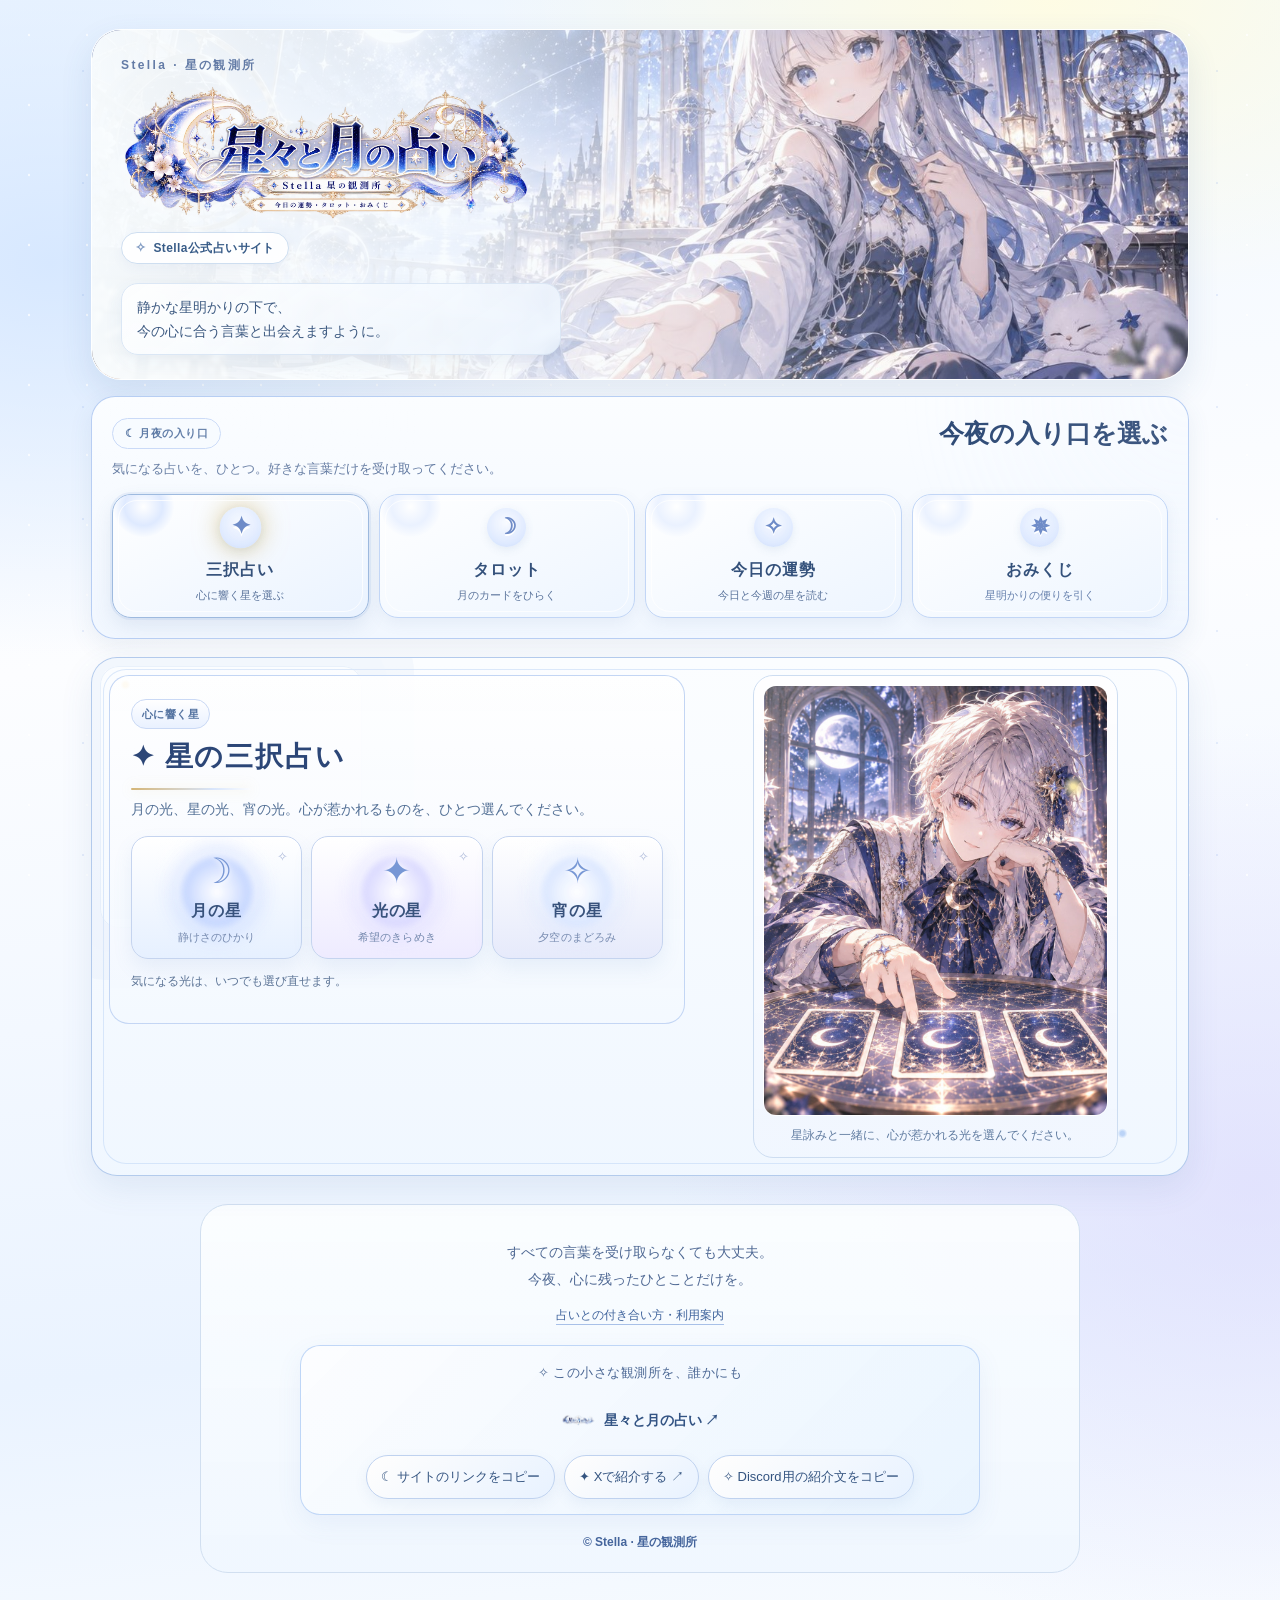
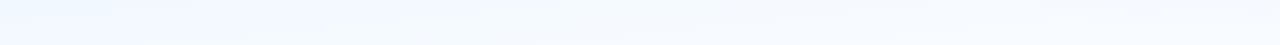
==== index.html @ 28ac3a9e "Add files via upload" ====
<!doctype html>
<html lang="ja">
<head>
<meta charset="utf-8"/>
<meta name="viewport" content="width=device-width,initial-scale=1"/>
<meta name="theme-color" content="#87a8ff"/>
<title>星々と月の占い</title>
<meta name="description" content="白・青・銀の星明かりと月明かりに包まれた、やさしい占いの小さな観測所。今日の運勢、タロット、おみくじを通して、自分の気持ちをそっと見つめるためのStella公式占いサイトです。"/>
<meta property="og:type" content="website"/>
<meta property="og:title" content="星々と月の占い"/>
<meta property="og:description" content="今日の運勢・タロット・おみくじを、白・青・銀の幻想的な世界観で楽しめる占いサイト。Stella公式の小さな観測所から、心に届く言葉をお届けします。"/>
<meta property="og:url" content="https://stella-observatory.github.io/stella-fortune/"/>
<meta property="og:image" content="https://stella-observatory.github.io/stella-fortune/assets/ogp.jpg"/>
<meta property="og:image:width" content="1200"/>
<meta property="og:image:height" content="630"/>
<meta property="og:image:type" content="image/jpeg"/>
<meta property="og:image:alt" content="星々と月の占い。銀髪の少女と星空、月の幻想的な共有画像"/>
<meta property="og:site_name" content="星々と月の占い"/>
<meta name="twitter:card" content="summary_large_image"/>
<meta name="twitter:title" content="星々と月の占い"/>
<meta name="twitter:description" content="Stella公式の幻想的な占いサイト。星々と月の導きをイメージした、今日の運勢・タロット・おみくじをやさしい言葉でお届けします。"/>
<meta name="twitter:image" content="https://stella-observatory.github.io/stella-fortune/assets/ogp.jpg"/>
<link rel="canonical" href="https://stella-observatory.github.io/stella-fortune/"/>
<link rel="icon" href="favicon.ico" sizes="any"/>
<link rel="icon" type="image/png" sizes="32x32" href="assets/favicon-32.png"/>
<link rel="icon" type="image/png" sizes="16x16" href="assets/favicon-16.png"/>
<link rel="apple-touch-icon" href="assets/apple-touch-icon.png"/>
<style>
:root{
  color-scheme:light;
  --line:#bfd0f4;
  --line-strong:#9eb7ee;
  --text:#28406b;
  --text-soft:#56729e;
  --heading:#1d3660;
  --shadow:0 18px 52px rgba(62,95,168,.16);
}
*{box-sizing:border-box}
html{scroll-behavior:smooth}
body{
  margin:0;
  font-family:'Hiragino Kaku Gothic ProN','Yu Gothic',Meiryo,sans-serif;
  color:var(--text);
  line-height:1.85;
  min-height:100vh;
  background:
    radial-gradient(circle at top left, rgba(210,227,255,.96), transparent 28%),
    radial-gradient(circle at top right, rgba(238,244,255,.96), transparent 22%),
    linear-gradient(180deg,#f3f8ff 0%,#eaf2ff 46%,#f4f9ff 100%);
  position:relative;
}
body::before{
  content:"";
  position:fixed; inset:0;
  background-image:
    radial-gradient(rgba(255,255,255,.95) .8px, transparent 1px),
    radial-gradient(rgba(154,184,255,.16) 1px, transparent 1.3px);
  background-size:46px 48px, 120px 120px;
  background-position:0 0, 20px 15px;
  opacity:.62;
  pointer-events:none;
}
img{max-width:100%;display:block}
button,input{font:inherit}
.container{max-width:1080px;margin:auto;padding:24px 16px 72px;position:relative}
.hero{position:relative; overflow:hidden; border-radius:34px; min-height:470px; border:1px solid rgba(255,255,255,.72); box-shadow:var(--shadow); background:#dbe7ff; margin:8px 0 26px;}
.hero-image{position:absolute;inset:0;width:100%;height:100%;object-fit:cover;object-position:center}
.hero::after{content:""; position:absolute; inset:0; background:linear-gradient(90deg, rgba(246,250,255,.95) 0%, rgba(244,249,255,.85) 34%, rgba(241,248,255,.45) 58%, rgba(240,246,255,.18) 100%);}
.hero-content{position:relative; z-index:1; max-width:580px; padding:38px 26px 34px; min-height:470px; display:flex; flex-direction:column; justify-content:flex-end}
.eyebrow{letter-spacing:.22em; color:#5f84c8; font-size:12px; margin-bottom:8px; font-weight:700}
h1{margin:0 0 12px; font-size:clamp(30px,5vw,50px); line-height:1.2; font-family:serif; font-weight:600; color:var(--heading); text-shadow:0 2px 10px rgba(255,255,255,.45)}
.sub{color:#3f5c8d; font-size:15px; max-width:34em}
.nav{display:grid; grid-template-columns:repeat(4,1fr); gap:10px; margin:20px 0 26px}
.tab{background:linear-gradient(180deg,#fbfdff,#eef5ff); border:1px solid var(--line); border-radius:18px; color:var(--heading); padding:14px 8px; cursor:pointer; font-weight:700; transition:.2s ease; box-shadow:0 6px 18px rgba(109,144,220,.08);}
.tab:hover{transform:translateY(-2px); background:linear-gradient(180deg,#ffffff,#ecf4ff)}
.tab[aria-selected=true]{background:linear-gradient(180deg,#dfeaff,#cfe0ff); border-color:var(--line-strong); box-shadow:0 0 0 2px rgba(132,167,246,.24), 0 10px 28px rgba(93,143,240,.13);}
.tab:focus-visible,.choice:focus-visible,.btn:focus-visible,.cardpick:focus-visible,input:focus-visible{outline:3px solid #8eb0ff; outline-offset:3px}
.panel{display:none; background:linear-gradient(180deg,rgba(251,253,255,.95),rgba(241,247,255,.97)); border:1px solid rgba(180,202,244,.9); border-radius:30px; padding:clamp(18px,4vw,34px); min-height:440px; box-shadow:var(--shadow);}
.panel.active{display:block}
.panel-grid{display:grid; grid-template-columns:minmax(0,1.05fr) minmax(280px,.95fr); gap:24px; align-items:start}
.section-visual{background:linear-gradient(180deg,rgba(255,255,255,.85),rgba(241,247,255,.92)); border:1px solid rgba(184,204,244,.85); border-radius:24px; padding:10px; box-shadow:0 10px 24px rgba(108,146,224,.08);}
.section-visual img{width:100%; aspect-ratio:4/3; object-fit:cover; border-radius:18px; box-shadow:0 14px 36px rgba(95,132,209,.14)}
.visual-caption{color:var(--text-soft); font-size:13px; margin:10px 4px 0}
.section-copy h2{font-size:26px; margin:0 0 8px; color:var(--heading)}
.intro{color:var(--text-soft); margin-bottom:16px}
.choices{display:grid; grid-template-columns:repeat(3,1fr); gap:12px; margin:22px 0 0}
.choice{border:1px solid #c6d7fb; border-radius:20px; min-height:124px; background:linear-gradient(180deg,#fdfefe,#eef5ff); color:var(--heading); cursor:pointer; padding:18px 8px; transition:.2s ease; box-shadow:0 8px 22px rgba(95,132,209,.08);}
.choice:hover,.cardpick:hover{transform:translateY(-4px); border-color:#9dbaf7; box-shadow:0 12px 28px rgba(101,138,214,.16)}
.symbol{display:block; font-size:42px; line-height:1.35; color:#6f96ee}
.btn{border:1px solid #b2c7f8; background:linear-gradient(180deg,#fefeff,#dce9ff); color:#26416e; border-radius:999px; padding:12px 24px; font-weight:700; cursor:pointer; transition:filter .15s, transform .15s, box-shadow .15s; box-shadow:0 8px 18px rgba(110,146,221,.12);}
.btn:hover{filter:brightness(1.02); transform:translateY(-1px); box-shadow:0 12px 24px rgba(110,146,221,.18)}
.result{margin-top:22px; background:linear-gradient(180deg,#fdfefe,#edf5ff); border:1px solid #bfd3fa; border-radius:18px; padding:20px; animation:fade .35s ease; box-shadow:0 10px 22px rgba(110,146,221,.08);}
.result[hidden]{display:none}
.result h3{color:#355694; margin:0 0 8px; font-size:22px}
.result p{white-space:pre-wrap; margin:8px 0; color:var(--text)}
.result .lead{font-weight:700; color:#4468a7}
.hint{color:var(--text-soft); font-size:13px; margin-top:16px}
.cardwrap{text-align:center}
.cardpick{cursor:pointer; border:1px solid #c8d8fb; border-radius:18px; background:linear-gradient(145deg,#f9fbff,#e8f1ff); width:180px; height:240px; margin:12px auto 18px; color:#6b92eb; display:flex; align-items:center; justify-content:center; font-size:72px; box-shadow:0 14px 30px rgba(101,138,214,.14); transition:.2s ease;}
.cardpick span{border:1px solid #c0d3fb; border-radius:12px; display:grid; place-items:center; width:150px; height:210px; background:linear-gradient(180deg,#ffffff,#edf4ff)}
input{width:min(100%,340px); padding:12px 14px; border-radius:12px; border:1px solid #bfd0f4; background:#ffffff; color:var(--heading); box-shadow: inset 0 1px 0 rgba(255,255,255,.6);}
.fortune{font-size:58px; text-align:center; color:#7395eb; margin:16px 0 18px; filter:drop-shadow(0 0 8px rgba(136,174,251,.28))}
.footer{text-align:center; color:#6380ad; font-size:12px; margin-top:38px; padding:0 8px}
.footer strong{color:#45659c}
@keyframes fade{from{opacity:0; transform:translateY(7px)} to{opacity:1; transform:translateY(0)}}
@media(max-width:860px){.hero{min-height:430px} .hero-content{min-height:430px} .panel-grid{grid-template-columns:1fr;}}
@media(max-width:570px){.container{padding:18px 12px 60px} .hero{min-height:390px; border-radius:26px} .hero::after{background:linear-gradient(180deg,rgba(243,248,255,.38) 0%, rgba(241,247,255,.7) 36%, rgba(239,246,255,.96) 100%)} .hero-content{max-width:none; padding:22px 18px 24px; justify-content:flex-end} .nav{grid-template-columns:repeat(2,1fr)} .choices{gap:8px} .choice{min-height:118px} .symbol{font-size:36px}}

/* 星空の世界観を保ちながら、占いへの導線を主役にする */
.site-logo{width:min(100%,440px);margin:0 0 10px;filter:drop-shadow(0 3px 14px rgba(255,255,255,.3));}
.visually-hidden{position:absolute;width:1px;height:1px;overflow:hidden;clip:rect(0 0 0 0);white-space:nowrap;clip-path:inset(50%)}
.hero{min-height:340px;margin-bottom:18px;}
.hero-content{min-height:340px;max-width:540px;justify-content:center;padding:22px 30px;}
.hero::after{background:linear-gradient(90deg,rgba(244,249,255,.96) 0%,rgba(244,249,255,.84) 33%,rgba(244,249,255,.28) 65%,rgba(244,249,255,.08) 100%);}
.hero .sub{margin:0;line-height:1.8;color:#375982;font-size:15px;text-shadow:0 1px 6px #fff;}
.nav{margin:0 0 16px;gap:10px;}
.tab{min-height:56px;}
.panel{scroll-margin-top:10px;}
.footer{padding:14px 0 8px;line-height:1.9;}
.footer p{margin:12px 0;}
.footer-link{color:#4469a8;text-decoration:none;border-bottom:1px solid #a8c0e8;padding-bottom:2px;}
.footer-link:hover{text-decoration:underline;}
@media(max-width:860px){.hero,.hero-content{min-height:320px}}
@media(max-width:570px){
  .hero{min-height:280px;margin-bottom:14px;}
  .hero-content{min-height:280px;padding:18px 18px 20px;max-width:100%;justify-content:flex-end;}
  .hero-image{object-position:58% center;}
  .hero::after{background:linear-gradient(180deg,rgba(238,246,255,.18) 0%,rgba(240,247,255,.67) 43%,rgba(239,247,255,.95) 100%);}
  .site-logo{width:min(100%,300px);margin-bottom:2px;}
  .hero .sub{font-size:13px;}
  .nav{gap:8px;margin-bottom:12px;}
  .tab{min-height:48px;padding:9px 5px;border-radius:13px;font-size:14px;}
  .panel{padding:16px;border-radius:22px;}
  .section-copy h2{font-size:23px;}
}
/* ===== Stella: 月光と星明かりの演出（公開版） ===== */
:root{
 --text:#2b416a;--text-soft:#59739a;--heading:#233d68;
 --line:#bdcfee;--line-strong:#97b4e8;
 --shadow:0 20px 55px rgba(84,113,175,.16);
}
body{
 background:
 radial-gradient(ellipse 52% 22% at 82% 0%,rgba(255,252,226,.93),transparent 85%),
 radial-gradient(ellipse 50% 28% at 4% 16%,rgba(210,229,255,.85),transparent 85%),
 radial-gradient(ellipse 54% 33% at 98% 72%,rgba(219,215,252,.6),transparent 85%),
 linear-gradient(174deg,#eef6ff 0%,#fcfdff 38%,#eaf3ff 78%,#f9fcff 100%);
}
body::before{opacity:.72;background-image:radial-gradient(rgba(255,255,255,.98) 1px,transparent 1.4px),radial-gradient(rgba(119,159,230,.21) 1.1px,transparent 1.6px);background-size:58px 70px,126px 112px;}
.container{max-width:1130px;padding-top:24px}
.hero{
 border:1px solid rgba(255,255,255,.96);
 box-shadow:0 26px 76px rgba(86,126,196,.19),0 0 0 5px rgba(255,255,255,.48);
 background:#eff7ff;
}
.hero::before{
 content:"";position:absolute;inset:0;z-index:1;pointer-events:none;
 background-image:radial-gradient(circle,rgba(255,255,255,.98) 0 2px,rgba(255,255,255,0) 6px),radial-gradient(circle,rgba(253,241,192,.9) 0 1px,transparent 7px),radial-gradient(circle,rgba(255,255,255,.8) 0 2px,transparent 7px);
 background-position:20% 16%,60% 26%,91% 70%;background-size:260px 260px,340px 320px,420px 400px;
 animation:starBreathe 9s ease-in-out infinite alternate;
}
.hero::after{background:linear-gradient(90deg,rgba(249,253,255,.98) 0%,rgba(247,252,255,.88) 32%,rgba(242,250,255,.24) 68%,rgba(238,247,255,.03) 100%)}
.hero-content{z-index:2}
.hero .eyebrow{letter-spacing:.2em;color:#637ba6}
.site-logo{filter:drop-shadow(0 7px 15px rgba(255,255,255,.95))}
.hero .sub{color:#3c5980;max-width:31em}
/* 光の選択盤 */
.nav{gap:13px;margin:0 0 20px;scroll-margin-top:14px}
.tab{
 position:relative;overflow:hidden;min-height:102px;border-radius:24px;
 display:flex;gap:4px;flex-direction:column;align-items:center;justify-content:center;
 padding:12px 10px 11px;
 background:linear-gradient(155deg,rgba(255,255,255,.99),rgba(237,245,255,.94) 59%,rgba(225,239,255,.98));
 border:1px solid #c5d8f3;box-shadow:0 8px 22px rgba(84,129,204,.1),inset 0 1px 0 rgba(255,255,255,.98);
 color:#34507c;isolation:isolate;
}
.tab::before{
 content:"";position:absolute;inset:0;z-index:-1;pointer-events:none;
 background:radial-gradient(ellipse at 50% -18%,rgba(255,252,213,.99),transparent 57%);
 opacity:.75;transition:opacity .25s;
}
.tab::after{content:"";position:absolute;inset:5px;border-radius:19px;pointer-events:none;border:1px solid rgba(255,255,255,.75)}
.tab:hover{transform:translateY(-3px);background:linear-gradient(155deg,#fff,#f1f7ff);box-shadow:0 16px 33px rgba(84,129,204,.19)}
.tab[aria-selected=true]{background:linear-gradient(155deg,#fffdf4,#f7fbff 35%,#e0edff);border-color:#b8cdea;box-shadow:0 0 0 2px rgba(244,215,150,.4),0 14px 34px rgba(92,132,203,.21)}
.tab[aria-selected=true]::before{opacity:1}
.tab[aria-selected=true] .tab-sigil{filter:drop-shadow(0 0 12px rgba(208,178,94,.62));transform:scale(1.07)}
.tab-sigil{font-family:Georgia,'Yu Mincho',serif;font-size:29px;line-height:1.2;color:#7996c6;text-shadow:0 2px 0 white,0 0 18px rgba(184,211,255,.85);transition:transform .2s,filter .2s}
.tab-name{font-size:14px;letter-spacing:.055em;line-height:1.5}
.tab-caption{font-size:10px;font-weight:500;letter-spacing:.07em;color:#7489ae}
/* 星明かりの占い室 */
.panel{
 --accent:#8b9fcf;--tint:#e5edff;position:relative;isolation:isolate;overflow:hidden;
 border:1px solid rgba(176,200,235,.94);border-radius:32px;
 padding:clamp(20px,3.7vw,38px);
 background:radial-gradient(ellipse at 98% 0%,rgba(248,240,203,.46),transparent 37%),
 radial-gradient(ellipse at 0% 100%,var(--tint),transparent 62%),
 linear-gradient(140deg,#fff 0%,#f7fbff 48%,#edf5ff 100%);
 box-shadow:0 19px 58px rgba(84,119,184,.14),inset 0 1px 0 white;
}
.panel::before{
 content:"";position:absolute;pointer-events:none;inset:11px;z-index:-1;
 border:1px solid rgba(179,207,244,.45);border-radius:23px;
 background-image:radial-gradient(circle at 2% 3%,rgba(238,205,124,.76) 0 2px,transparent 5px),radial-gradient(circle at 95% 94%,rgba(167,198,244,.73) 0 2px,transparent 5px);
}
.panel::after{
 content:"";position:absolute;z-index:0;pointer-events:none;width:260px;height:260px;border-radius:50%;
 right:-140px;top:-175px;border:1px solid rgba(171,193,224,.35);
 box-shadow:0 0 0 26px rgba(234,242,253,.15),0 0 0 52px rgba(194,213,238,.12);
}
#three{--accent:#879bd8;--tint:#e6eeff}
#tarot{--accent:#8398cf;--tint:#e9e8ff}
#daily{--accent:#6fadd2;--tint:#e4f7ff}
#omikuji{--accent:#aa9ed5;--tint:#eee9ff}
.panel.active{animation:panelAppear .44s cubic-bezier(.2,.75,.26,1) both}
.panel-grid{position:relative;z-index:1;gap:26px;align-items:center}
.section-copy{min-width:0;padding:5px 3px 4px}
.section-copy h2{font-family:'Yu Mincho','Hiragino Mincho ProN',Georgia,serif;font-weight:600;letter-spacing:.065em;color:#2c4677;font-size:clamp(23px,3vw,29px);margin:0 0 14px}
.section-copy h2::after{content:"";display:block;width:120px;height:2px;margin-top:12px;border-radius:3px;background:linear-gradient(90deg,#d4b576,#d8e5fb 68%,transparent);box-shadow:0 0 12px rgba(215,195,121,.35)}
.intro{font-size:15px;line-height:2.04;color:#587096;max-width:35em;margin-bottom:20px}
/* イラストを魔法の窓として縁取る */
.section-visual{
 position:relative;isolation:isolate;overflow:hidden;padding:10px 10px 12px;
 border:1px solid rgba(205,214,239,.95);border-radius:27px;
 background:linear-gradient(145deg,rgba(255,255,255,.99),#e5efff);
 box-shadow:0 18px 42px rgba(91,123,188,.17),0 0 0 5px rgba(255,255,255,.38);
}
.section-visual::before{
 content:"";position:absolute;inset:0;z-index:2;pointer-events:none;
 background:radial-gradient(circle at 16% 18%,rgba(255,255,255,.96) 0 2px,transparent 9px),radial-gradient(circle at 88% 23%,rgba(254,237,171,.96) 0 2px,transparent 12px),radial-gradient(circle at 65% 83%,rgba(255,255,255,.87) 0 1px,transparent 8px),linear-gradient(126deg,rgba(255,255,255,.28),transparent 37%);
 background-repeat:no-repeat;animation:starBreathe 8s ease-in-out infinite alternate;
}
.section-visual::after{content:"✧";pointer-events:none;position:absolute;z-index:3;right:14px;top:4px;font-family:serif;font-size:30px;color:#fffbd9;text-shadow:0 0 12px #ffeac1,0 0 27px #fff;animation:starBreathe 4s ease-in-out infinite alternate}
.section-visual img{width:100%;aspect-ratio:4/3;object-fit:cover;border-radius:19px;border:1px solid rgba(255,255,255,.96);box-shadow:0 13px 27px rgba(87,122,196,.13);filter:saturate(1.06) brightness(1.045)}
.visual-caption{color:#647fa6;text-align:center;margin:12px 4px 2px;font-size:12px;line-height:1.8}
/* 三つの星の印章 */
.choices{gap:12px;margin:14px 0 0}
.choice{
 --orb:#c1d3ff;position:relative;isolation:isolate;overflow:hidden;
 min-height:170px;padding:19px 6px 16px;border-radius:23px;
 border:1px solid #c5d4ef;
 background:radial-gradient(circle at 50% 24%,rgba(255,255,255,1) 0%,rgba(255,255,255,.88) 23%,transparent 49%),linear-gradient(180deg,#fff,#e6f0ff);
 color:#38527c;box-shadow:0 9px 19px rgba(96,135,193,.1),inset 0 1px 0 white;
 transition:transform .25s,box-shadow .25s,border-color .25s;
}
.choice:nth-child(2){--orb:#d7d6ff;background:radial-gradient(circle at 50% 24%,#fff 0%,rgba(255,255,255,.89) 23%,transparent 49%),linear-gradient(180deg,#fff,#eeebff)}
.choice:nth-child(3){--orb:#d8e5ff;background:radial-gradient(circle at 50% 24%,#fff 0%,rgba(255,255,255,.89) 23%,transparent 49%),linear-gradient(180deg,#fff,#e6eafb)}
.choice::before{content:"";position:absolute;z-index:-1;width:82px;height:82px;left:50%;top:14px;transform:translateX(-50%);border-radius:50%;background:radial-gradient(circle,rgba(255,255,255,.95) 0,var(--orb) 54%,transparent 74%);filter:blur(2px);opacity:.89;box-shadow:0 0 24px var(--orb)}
.choice::after{content:"✧";position:absolute;right:13px;top:8px;font-size:13px;color:#acb9d9}
.choice:hover,.choice[aria-pressed=true]{transform:translateY(-4px);border-color:#b6a8df;box-shadow:0 16px 32px rgba(99,137,205,.18),0 0 0 2px rgba(232,214,167,.35)}
.choice[aria-pressed=true]::before{box-shadow:0 0 35px var(--orb)}
.choice .symbol{display:block;font-family:Georgia,serif;font-size:44px;line-height:1.8;color:#7797d5;text-shadow:0 2px 5px white,0 0 14px white;animation:orbBreathe 5.2s ease-in-out infinite}
.choice:nth-child(2) .symbol{animation-delay:1.2s}
.choice:nth-child(3) .symbol{animation-delay:2.4s}
.choice-name{display:block;font-weight:700;letter-spacing:.05em}
.choice-trace{display:block;font-size:11px;font-weight:400;letter-spacing:.01em;color:#768aaf;margin-top:2px}
/* タロット：本のように開く立体カード */
.cardwrap{position:relative;padding:8px 0 2px}
.cardwrap::before{content:"";position:absolute;z-index:0;pointer-events:none;left:50%;top:12px;transform:translateX(-50%);width:310px;height:280px;border-radius:50%;background:radial-gradient(ellipse,rgba(255,246,201,.57),rgba(192,213,250,.33) 45%,transparent 72%)}
.cardpick{position:relative;z-index:1;padding:0;perspective:900px;width:178px;height:248px;margin:0 auto 18px;display:block;border:0;border-radius:21px;box-shadow:0 18px 35px rgba(80,111,184,.2);background:transparent;transition:transform .25s,box-shadow .25s}
.cardpick:hover{transform:translateY(-5px) rotate(-1deg);box-shadow:0 23px 40px rgba(80,111,184,.25)}
.tarot-card-inner{position:relative;display:block;width:100%;height:100%;transform-style:preserve-3d;transition:transform .9s cubic-bezier(.2,.8,.15,1)}
.cardpick.is-revealed .tarot-card-inner{transform:rotateY(180deg)}
.tarot-face{position:absolute;inset:0;display:flex;flex-direction:column;align-items:center;justify-content:center;gap:10px;backface-visibility:hidden;-webkit-backface-visibility:hidden;border:1px solid #cad4ed;border-radius:20px;overflow:hidden;box-shadow:inset 0 0 0 7px rgba(255,255,255,.8),inset 0 0 0 9px rgba(189,210,240,.72);background:radial-gradient(circle at 50% 28%,#fffdf4,transparent 45%),linear-gradient(145deg,#e6f1ff,#b9cbef 49%,#ecf4ff);color:#637db3}
.tarot-back-moon{font-family:Georgia,serif;font-size:80px;line-height:1;color:#eff8ff;text-shadow:0 0 14px #6d92d0,0 0 3px #4267b7}
.tarot-card-back small{font-size:11px;letter-spacing:.18em;color:#5274ab}
.tarot-card-front{transform:rotateY(180deg);padding:18px;background:radial-gradient(circle at 50% 35%,#fffef3,transparent 58%),linear-gradient(145deg,#fdfbff,#e5ecfc)}
.tarot-front-icon{font-family:Georgia,serif;font-size:40px;color:#bba06a;text-shadow:0 0 10px #fff1c3}
.tarot-front-name{font-family:'Yu Mincho',Georgia,serif;font-weight:700;font-size:23px;color:#3a5083;line-height:1.35}
.tarot-front-orientation{font-size:12px;color:#7c8aa8;letter-spacing:.08em}
.cardwrap .btn{position:relative;z-index:1}
/* くじ箱の月光 */
.oracle-stage{height:158px;width:min(100%,310px);margin:5px auto 15px;position:relative;display:flex;align-items:center;justify-content:center;isolation:isolate}
.oracle-stage::before{content:"";position:absolute;z-index:-1;width:260px;height:132px;border-radius:50%;background:radial-gradient(ellipse,rgba(255,249,218,.96),rgba(205,220,252,.39) 42%,transparent 74%);filter:blur(3px)}
.oracle-stage::after{content:"";position:absolute;z-index:-1;width:200px;height:70px;border-bottom:2px solid rgba(177,190,232,.45);border-radius:50%;bottom:14px}
.oracle-moon{font-family:Georgia,serif;font-size:95px;line-height:1;color:#dce9ff;text-shadow:0 0 10px #88abdd,0 0 35px rgba(152,182,249,.6);animation:moonFloat 6s ease-in-out infinite}
.oracle-star{position:absolute;font-family:serif;font-size:29px;color:#fff9da;text-shadow:0 0 9px #f6d79b,0 0 24px #e5c989;animation:starBreathe 3.7s ease-in-out infinite alternate}
.oracle-star.a{top:5px;left:30%}.oracle-star.b{right:21%;top:42px;font-size:22px;animation-delay:1.1s}.oracle-star.c{left:19%;bottom:28px;font-size:18px;animation-delay:2.1s}
.oracle-stage.is-drawing .oracle-moon{animation:oracleReveal .75s ease-in-out both}
.oracle-stage.is-drawing .oracle-star{animation:oracleTwinkle .75s ease-in-out both}
/* 今日の運勢の月印と入力欄 */
.name-field{padding:16px 17px 18px;background:linear-gradient(135deg,rgba(255,255,255,.91),rgba(232,244,255,.84));border:1px solid #cad9ee;border-radius:20px;margin:8px 0 19px;box-shadow:0 9px 20px rgba(91,127,187,.08)}
.name-field label{display:block;margin-bottom:8px;font-size:13px;font-weight:700;color:#536b92}
.name-field input{width:100%;max-width:none;border:1px solid #bdcfe9;background:#fffdfa;border-radius:13px;box-shadow:inset 0 1px 3px rgba(88,121,174,.08)}
/* 星を授けるボタンと結果のカード */
.btn{position:relative;isolation:isolate;overflow:hidden;min-height:47px;padding:12px 26px;letter-spacing:.035em;border:1px solid #b6cae9;border-radius:999px;background:linear-gradient(135deg,#fffefa,#e8f2ff 65%,#d6e7ff);color:#36517f;box-shadow:0 9px 20px rgba(105,140,205,.15),inset 0 1px 0 white;transition:transform .2s,box-shadow .2s}
.btn::after{content:"";position:absolute;z-index:-1;inset:-10px -50%;background:linear-gradient(105deg,transparent 39%,rgba(255,255,255,.77) 50%,transparent 61%);transform:translateX(-110%);pointer-events:none}
.btn:hover{transform:translateY(-2px);box-shadow:0 14px 26px rgba(105,140,205,.25)}
.btn:hover::after{animation:buttonShimmer .72s ease forwards}
.btn:focus-visible,.choice:focus-visible,.tab:focus-visible,.cardpick:focus-visible,input:focus-visible{outline:3px solid #759de7;outline-offset:3px}
.result{position:relative;overflow:hidden;z-index:2;padding:26px 23px 23px;background:radial-gradient(ellipse at 92% 2%,rgba(251,238,189,.42),transparent 43%),linear-gradient(160deg,#fffefa 0%,#f5f9ff 55%,#edf3ff 100%);border:1px solid #bdcff0;border-radius:23px;box-shadow:0 14px 38px rgba(93,124,191,.15),inset 0 0 0 5px rgba(255,255,255,.66);animation:none}
.result.is-revealing{animation:resultReveal .62s cubic-bezier(.14,.7,.25,1) both}
.result::before{content:"✦";position:absolute;right:16px;top:6px;font-family:Georgia,serif;font-size:32px;color:#d6bb82;text-shadow:0 0 12px #fff2c8;opacity:.79}
.result::after{content:"";display:block;height:1px;width:70%;margin:17px auto 0;background:linear-gradient(90deg,transparent,#c8d9f6,#d8bd8a,transparent)}
.result h3{font-family:'Yu Mincho',Georgia,serif;font-size:clamp(20px,2.5vw,24px);line-height:1.55;margin:0 38px 10px 0;color:#334f84}
.result .lead{color:#455f96;font-weight:700;line-height:1.9}
.result p{font-size:14px;line-height:2;white-space:pre-wrap;margin:10px 0}
.result .hint{padding:13px 14px;border-radius:13px;background:rgba(235,243,255,.65);color:#5c7297;font-size:12px}
.hint{color:#7b8dab;font-size:12px;line-height:1.8}
.footer{color:#617ca1}.footer-link{color:#3f649d}
@keyframes panelAppear{from{opacity:.2;transform:translateY(9px)}to{opacity:1;transform:translateY(0)}}
@keyframes starBreathe{from{opacity:.46}to{opacity:1}}
@keyframes orbBreathe{0%,100%{transform:translateY(0);filter:drop-shadow(0 0 5px #fff)}50%{transform:translateY(-4px);filter:drop-shadow(0 0 17px #fff)}}
@keyframes moonFloat{0%,100%{transform:translateY(2px)}50%{transform:translateY(-5px)}}
@keyframes oracleReveal{0%{transform:translateY(2px) rotate(-6deg);opacity:.6}50%{transform:translateY(-15px) rotate(7deg);opacity:1}100%{transform:translateY(2px) rotate(0deg);opacity:1}}
@keyframes oracleTwinkle{0%,100%{transform:scale(1);opacity:.75}50%{transform:scale(1.6);opacity:1}}
@keyframes buttonShimmer{to{transform:translateX(110%)}}
@keyframes resultReveal{from{opacity:0;transform:translateY(12px) scale(.986);filter:brightness(1.12)}to{opacity:1;transform:translateY(0) scale(1);filter:brightness(1)}}
@media(max-width:860px){.panel-grid{align-items:start}.section-visual{max-width:600px;margin:auto;width:100%}.panel{padding:24px}}
@media(max-width:570px){
 .container{padding:16px 12px 55px}
 .hero{min-height:285px;border-radius:24px;margin-bottom:14px}
 .hero-content{min-height:285px;padding:20px 17px 22px}
 .hero::after{background:linear-gradient(180deg,rgba(244,250,255,.12) 0%,rgba(246,251,255,.48) 37%,rgba(245,251,255,.98) 100%)}
 .nav{gap:9px;margin-bottom:13px}
 .tab{min-height:87px;border-radius:18px;padding:10px 7px}
 .tab::after{inset:4px;border-radius:14px}
 .tab-sigil{font-size:25px}.tab-name{font-size:13px}.tab-caption{font-size:10px}
 .panel{border-radius:23px;padding:19px 15px}
 .panel::before{inset:7px;border-radius:18px}
 .section-copy h2{font-size:23px}.intro{font-size:14px;line-height:1.9}
 .choices{gap:8px}.choice{min-height:143px;border-radius:17px;padding:13px 3px 12px}
 .choice::before{width:70px;height:70px}.choice .symbol{font-size:34px;line-height:1.95}
 .choice-name{font-size:12px}.choice-trace{font-size:10px;letter-spacing:0}
 .section-visual{padding:8px 8px 10px;border-radius:19px}.section-visual img{border-radius:13px}
 .result{padding:21px 17px}.result p{font-size:13px}
 .oracle-stage{height:137px}.oracle-moon{font-size:82px}
}
@media(prefers-reduced-motion:reduce){
 *,*::before,*::after{animation-duration:.01ms!important;animation-iteration-count:1!important;scroll-behavior:auto!important;transition-duration:.01ms!important}
}

 
.result::before{content:'✦　☽　✧';display:block;text-align:center;color:#9bb0d2;letter-spacing:.7em;font-size:19px;margin-bottom:9px;text-shadow:0 0 10px rgba(255,255,255,.8)}
.result::after{content:'✧　星明かりの便り　✧';display:block;text-align:center;color:#7089b6;letter-spacing:.12em;font-size:11px;padding-top:16px;margin-top:16px;border-top:none;background:linear-gradient(90deg,rgba(184,203,236,0),rgba(176,198,235,.85) 18%,rgba(244,248,255,.98) 50%,rgba(196,210,237,.88) 82%,rgba(184,203,236,0)) top/100% 3px no-repeat}
.result-copy{display:block;margin:18px auto 0;border:1px solid #b8cbeb;background:linear-gradient(135deg,#fff,#eaf2ff);border-radius:999px;padding:11px 19px;color:#365586;font:inherit;cursor:pointer}
.result-copy:focus-visible{outline:3px solid #668dd1;outline-offset:3px}
@media(max-width:600px){.result p{font-size:15px;line-height:1.9}.tab-caption,.hint{font-size:13px!important;color:#506c99}}
@media(prefers-reduced-motion:reduce){.is-revealing,.result,.oracle-star{animation:none!important;transition:none!important}html{scroll-behavior:auto}}

/* 公開サイトの共有導線：主役は占い、外部リンクはフッターに小さく */
.site-share{max-width:680px;margin:20px auto 18px;padding:15px 13px;background:linear-gradient(135deg,rgba(255,255,255,.67),rgba(229,242,255,.70));border:1px solid rgba(179,207,245,.8);border-radius:20px;box-shadow:0 9px 26px rgba(74,115,185,.08)}
.site-share-label{margin:0 0 12px!important;font-size:13px;color:#4b6794;letter-spacing:.04em}
.site-share-logo{display:inline-flex;align-items:center;gap:9px;text-decoration:none;color:#335484;font-size:14px;font-weight:700;border-radius:12px;padding:5px 10px}
.site-share-logo img{width:34px;height:34px;object-fit:contain}
.site-share-actions{display:flex;justify-content:center;gap:9px;flex-wrap:wrap;margin:10px auto 0}
.site-share-button{display:inline-flex;align-items:center;justify-content:center;min-height:44px;padding:9px 14px;border-radius:999px;background:linear-gradient(140deg,#fffefd,#e8f2ff);border:1px solid #bfd2ef;color:#345480;font:inherit;font-size:13px;text-decoration:none;cursor:pointer;box-shadow:0 5px 14px rgba(76,111,174,.08)}
.site-share-button:hover,.site-share-logo:hover{background:#f0f7ff;box-shadow:0 7px 18px rgba(76,111,174,.15)}
.site-share-button:focus-visible,.site-share-logo:focus-visible{outline:3px solid #82a7e7;outline-offset:2px}
@media(max-width:570px){.site-share{padding:13px 8px}.site-share-button{font-size:13px;padding:8px 12px}.site-share-actions{gap:7px}}


/* layout refinement: stronger hierarchy and memorable composition */
.hero{min-height:390px;margin-bottom:22px;border-radius:38px;box-shadow:0 22px 56px rgba(59,95,170,.18)}
.hero::before{content:"";position:absolute;inset:0;background:radial-gradient(circle at 78% 16%,rgba(255,245,198,.34),transparent 26%),radial-gradient(circle at 30% 22%,rgba(255,255,255,.32),transparent 22%);pointer-events:none;z-index:0}
.hero-content{max-width:640px;justify-content:flex-end;padding:30px 30px 28px}
.hero-note{margin-top:8px;padding:16px 18px 14px;border-radius:22px;background:linear-gradient(145deg,rgba(255,255,255,.82),rgba(236,245,255,.78));border:1px solid rgba(190,211,244,.92);box-shadow:0 14px 34px rgba(88,121,186,.12), inset 0 1px 0 rgba(255,255,255,.7);backdrop-filter:blur(5px)}
.hero-note .sub{margin:0}
.hero-guidance{margin:10px 0 0;font-size:13px;color:#58719a;letter-spacing:.02em}
.entry-stage{display:grid;grid-template-columns:minmax(280px,.9fr) minmax(0,1.1fr);gap:18px;align-items:stretch;margin:0 0 28px}
.entry-copy,.entry-select{background:linear-gradient(180deg,rgba(251,253,255,.97),rgba(240,247,255,.97));border:1px solid rgba(181,204,243,.95);border-radius:30px;box-shadow:var(--shadow);padding:22px 22px 20px;position:relative;overflow:hidden}
.entry-copy::before,.entry-select::before{content:"";position:absolute;inset:0;background:radial-gradient(circle at 12% 10%,rgba(255,255,255,.55),transparent 20%),radial-gradient(circle at 100% 0%,rgba(232,240,255,.58),transparent 26%);pointer-events:none}
.entry-badge{display:inline-flex;align-items:center;padding:6px 12px;border-radius:999px;background:linear-gradient(180deg,#ffffff,#e6efff);border:1px solid #c7d8f7;color:#5877a9;font-size:11px;font-weight:700;letter-spacing:.12em;text-transform:uppercase}
.entry-badge.soft{background:linear-gradient(180deg,#fffefc,#eef3ff)}
.entry-copy h2{margin:14px 0 8px;font-family:'Yu Mincho',Georgia,serif;font-size:28px;line-height:1.35;color:#27416d}
.entry-copy p,.entry-head p{margin:0;color:#56729e;font-size:14px;line-height:1.9}
.entry-points{list-style:none;padding:0;margin:18px 0 0;display:grid;gap:12px}
.entry-points li{display:grid;gap:2px;padding:14px 15px;border-radius:18px;background:linear-gradient(180deg,#ffffff,#edf4ff);border:1px solid #c6d8f6;box-shadow:0 7px 18px rgba(96,132,197,.08)}
.entry-points strong{font-size:14px;color:#355281}
.entry-points span{font-size:13px;color:#627ba6;line-height:1.7}
.entry-head{display:flex;flex-direction:column;gap:10px;margin-bottom:14px}
.nav{margin:0;grid-template-columns:repeat(2,minmax(0,1fr));gap:14px}
.tab{position:relative;min-height:132px;padding:18px 18px 16px;align-items:flex-start;text-align:left;border-radius:24px;background:linear-gradient(160deg,#ffffff 0%,#edf4ff 72%,#e2ecff 100%);border:1px solid #c2d6f6;box-shadow:0 10px 24px rgba(96,131,196,.1),inset 0 1px 0 rgba(255,255,255,.8)}
.tab::before{content:"";position:absolute;right:-20px;top:-18px;width:84px;height:84px;border-radius:50%;background:radial-gradient(circle,rgba(255,255,255,.95) 0%,rgba(214,228,255,.78) 44%,transparent 72%);opacity:.92}
.tab[aria-selected=true]{background:linear-gradient(155deg,#fffefb 0%,#eff5ff 68%,#e0ebff 100%);border-color:#a7c2f3;box-shadow:0 0 0 2px rgba(132,167,246,.22),0 16px 32px rgba(93,143,240,.16)}
.tab-sigil{display:inline-grid;place-items:center;width:48px;height:48px;margin-bottom:12px;border-radius:50%;font-size:24px;color:#6f8cc8;background:radial-gradient(circle at 50% 38%,#ffffff,#dfeaff 68%,#c9daf8 100%);box-shadow:0 0 0 1px rgba(191,210,243,.95),0 8px 18px rgba(98,129,191,.12)}
.tab-name{font-size:17px;line-height:1.35;margin-bottom:4px}
.tab-caption{font-size:12px;line-height:1.65;color:#6078a1;max-width:14em}
.panel{padding:24px;border-radius:34px;background:linear-gradient(180deg,rgba(251,253,255,.98),rgba(240,247,255,.98));box-shadow:0 20px 50px rgba(71,104,171,.14);margin-top:0}
.panel::after{content:"";display:block;position:absolute;inset:14px;border-radius:26px;border:1px solid rgba(210,224,248,.72);pointer-events:none}
.panel-grid{gap:20px;align-items:stretch}
.section-copy{position:relative;z-index:1;background:linear-gradient(180deg,rgba(255,255,255,.88),rgba(244,249,255,.86));border:1px solid rgba(191,211,243,.92);border-radius:28px;padding:24px 22px 22px;box-shadow:0 12px 28px rgba(88,122,188,.08)}
.section-visual{border-radius:28px;padding:12px;background:linear-gradient(180deg,rgba(255,255,255,.9),rgba(241,247,255,.92));box-shadow:0 12px 28px rgba(88,122,188,.08)}
.section-visual img{border-radius:20px}
.panel-meta{display:inline-flex;align-items:center;padding:6px 12px;border-radius:999px;margin-bottom:12px;background:linear-gradient(180deg,#ffffff,#e9f1ff);border:1px solid #cad9f5;color:#5f7eae;font-size:11px;font-weight:700;letter-spacing:.13em;text-transform:uppercase}
.section-copy h2{margin-bottom:10px;font-family:'Yu Mincho',Georgia,serif;font-size:29px;line-height:1.35}
.intro{font-size:14px;line-height:1.9;margin-bottom:18px}
.result{margin-top:18px}
.footer{margin-top:28px;padding:0;border:0;background:none}
.footer-card{max-width:880px;margin:0 auto;padding:22px 18px 18px;border-radius:28px;background:linear-gradient(180deg,rgba(251,253,255,.95),rgba(240,247,255,.97));border:1px solid rgba(181,204,243,.95);box-shadow:var(--shadow)}
.footer-lead{margin-top:0;font-size:14px;color:#4f6994;line-height:1.9}
.site-share{margin:18px auto 16px}
@media(max-width:860px){
  .entry-stage{grid-template-columns:1fr}
  .hero{min-height:340px}
  .hero-content{min-height:340px}
}
@media(max-width:570px){
  .hero{min-height:300px;border-radius:26px}
  .hero-content{padding:22px 18px 20px;min-height:300px}
  .hero-note{padding:14px 14px 12px;border-radius:18px}
  .entry-copy,.entry-select{padding:18px 16px;border-radius:24px}
  .entry-copy h2{font-size:24px}
  .nav{grid-template-columns:1fr 1fr;gap:10px}
  .tab{min-height:118px;padding:14px 13px 12px;border-radius:20px}
  .tab-sigil{width:42px;height:42px;font-size:22px;margin-bottom:10px}
  .tab-name{font-size:14px}
  .tab-caption{font-size:11px;line-height:1.5}
  .panel{padding:16px;border-radius:25px}
  .panel::after{inset:8px;border-radius:19px}
  .section-copy,.section-visual{border-radius:22px;padding:18px 16px}
  .section-copy h2{font-size:24px}
  .footer-card{padding:18px 13px 16px;border-radius:22px}
}


.result-figure{margin:0 0 16px;border-radius:24px;overflow:hidden;background:linear-gradient(180deg,rgba(255,255,255,.9),rgba(238,246,255,.95));border:1px solid rgba(191,211,243,.95);box-shadow:0 12px 28px rgba(86,120,185,.1)}
.result-figure img{display:block;width:100%;height:auto}
.result-figure figcaption{padding:10px 14px 12px;font-size:12px;line-height:1.7;color:#5c78a8;background:linear-gradient(180deg,rgba(255,255,255,.78),rgba(240,247,255,.92))}
.result-figure.is-card{max-width:320px;margin:0 auto 18px}
.result-figure.is-overview{max-width:420px;margin:0 auto 18px}
#omikuji .section-visual img,#tarot .section-visual img{border:1px solid rgba(196,214,243,.85);box-shadow:0 8px 24px rgba(84,119,186,.08)}
#tab-omikuji .tab-caption{color:#6680ad}
#omikuji .panel-meta,#omikuji .btn{filter:saturate(1.02)}


/* 絵札の間への入口は、操作の邪魔をしない静かな案内に */
.omikuji-gallery-entry{margin:14px 0 0;text-align:center;font-size:13px;line-height:1.9}
.omikuji-gallery-entry a{color:#3b5b91;text-decoration:none;border-bottom:1px solid #afc5e9;padding:8px 4px;display:inline-block}
.omikuji-gallery-entry a:hover{color:#244879;border-bottom-color:#6d90cd}
.omikuji-gallery-entry a:focus-visible{outline:3px solid #719ad9;outline-offset:3px;border-radius:4px}


/* 一枚ずつ届く星詠みの絵札 */
.result-figure.is-tarot-card{max-width:242px;margin:0 auto 17px;padding:8px;border:1px solid #c8d9f3;border-radius:17px;background:linear-gradient(165deg,#fffefc,#e8f2ff);box-shadow:0 14px 32px rgba(54,91,156,.14),inset 0 0 0 3px rgba(255,255,255,.78)}
.result-figure.is-tarot-card img{aspect-ratio:3 / 5;object-fit:contain;width:100%;height:auto;border-radius:10px;background:#f8fbff}
.result-figure.is-tarot-card figcaption{padding:8px 6px 4px;text-align:center;background:transparent;color:#42628d;font-size:12px;letter-spacing:.04em}
.weekly-draw{position:relative;isolation:isolate;margin:26px 0 0;padding:22px 18px;border:1px solid #c7d8f1;border-radius:24px;background:radial-gradient(circle at 88% 0%,rgba(235,244,255,.85),transparent 58%),linear-gradient(160deg,#fff,#edf5ff);box-shadow:0 10px 26px rgba(71,107,179,.09)}
.weekly-draw::before{content:'☾';position:absolute;right:20px;top:10px;color:#8faad0;font:30px Georgia,serif;opacity:.72;pointer-events:none}
.weekly-draw h3{position:relative;margin:0 26px 7px 0;font-family:'Yu Mincho',serif;font-size:21px;color:#2d4978}
.weekly-draw p{position:relative;margin:0 0 14px;color:#5b759f;font-size:13px;line-height:1.8}
.weekly-draw .btn{position:relative;z-index:1}
.weekly-draw .result{margin-top:16px}
.weekly-draw .result p{font-size:14px;line-height:1.9;color:#304b77}
@media(max-width:570px){.weekly-draw{padding:18px 13px;border-radius:19px}.result-figure.is-tarot-card{max-width:225px}}


/* ── Stella：結果を静かに受け取るための余白と文字組み ── */
:root{--fortune-ink:#294670;--fortune-muted:#4f6b94;--fortune-line:#c4d6ed;--fortune-white:#ffffff}
.result{
  margin:20px 0 16px;
  padding:23px clamp(17px,2.4vw,27px) 22px;
  border:1px solid var(--fortune-line);
  border-radius:24px;
  background:linear-gradient(164deg,rgba(255,255,255,.98) 0%,#f5f9ff 57%,#ecf4ff 100%);
  box-shadow:0 12px 30px rgba(63,97,156,.11),inset 0 0 0 4px rgba(255,255,255,.6);
  scroll-margin-top:18px;
}
.result::before{
  content:'✧　☾　✧';
  position:static;display:block;top:auto;right:auto;
  margin:0 auto 13px;
  color:#9bafd1;
  font-size:16px;letter-spacing:.18em;text-align:center;line-height:1.4;
  text-shadow:0 0 12px rgba(255,255,255,.8);opacity:1;
}
.result::after{
  content:'✧　星明かりの便り　✧';
  display:block;position:static;
  width:100%;height:auto;margin:21px auto 0;padding:17px 0 0;
  text-align:center;letter-spacing:.1em;font-size:12px;line-height:1.6;
  color:#6884ad;border:0;
  background:linear-gradient(90deg,transparent 0%,#d7e5f6 17%,#a8c3e3 48%,#d7e5f6 83%,transparent 100%) top/100% 1px no-repeat;
  box-shadow:none;
}
.result h3{
  margin:0 0 12px;
  padding:0;text-align:center;
  color:var(--fortune-ink);
  font-family:'Yu Mincho','Hiragino Mincho ProN',serif;
  font-weight:600;font-size:clamp(19px,2vw,23px);
  line-height:1.65;letter-spacing:.025em;
  overflow-wrap:anywhere;
}
.result p,.weekly-draw .result p{
  font-size:15px;line-height:1.98;
  margin:12px 0;color:#334e75;
  overflow-wrap:anywhere;
}
.result .lead,.weekly-draw .result .lead{
  margin:0 0 13px;
  text-align:center;color:#385986;
  font-weight:650;font-size:16px;line-height:1.9;
}
.result .hint,.weekly-draw .result .hint{
  margin:17px 0 0;padding:13px 15px;
  font-size:13px;line-height:1.8;
  color:var(--fortune-muted);
  border:1px solid #dbe6f5;
  border-radius:13px;
  background:rgba(244,249,255,.8);
}
.result-figure,
.result-figure.is-tarot-card,
.result-figure.is-card{
  margin:0 auto 19px;max-width:220px;
  padding:7px;
  border-radius:18px;
  border:1px solid #c5d6ee;
  background:linear-gradient(150deg,#fff,#edf5ff);
  box-shadow:0 9px 22px rgba(63,97,156,.12),inset 0 0 0 2px rgba(255,255,255,.84);
}
.result-figure img,
.result-figure.is-tarot-card img{
  display:block;width:100%;height:auto;
  border-radius:11px;
  object-fit:contain;
  background:#f9fbff;
}
.result-figure figcaption,
.result-figure.is-tarot-card figcaption{
  margin:0;padding:9px 5px 4px;
  background:transparent;text-align:center;
  color:#526f9c;font-size:12px;line-height:1.6;
  letter-spacing:0;
}
.result-copy{
  display:flex;align-items:center;justify-content:center;
  margin:21px auto 0;padding:11px 21px;
  min-height:45px;max-width:100%;
  border-radius:999px;
  border:1px solid #bbcfe9;
  background:linear-gradient(150deg,#fff,#ebf4ff);
  color:#32527f;font-size:14px;line-height:1.5;
  font-weight:500;letter-spacing:.02em;
  box-shadow:0 6px 14px rgba(91,120,180,.08);
  cursor:pointer;
}
.result-copy:hover{background:#f2f8ff;border-color:#98b6db}
.result-copy:focus-visible{outline:3px solid #88a7d3;outline-offset:3px}
.weekly-draw .result{padding:21px 18px 20px;margin-top:18px}
.weekly-draw .result h3{font-size:20px}
@media(max-width:570px){
  .result,.weekly-draw .result{
    margin-top:17px;padding:19px 15px 18px;
    border-radius:19px;
  }
  .result::before{font-size:14px;margin-bottom:10px}
  .result::after{font-size:11px;margin-top:18px;padding-top:15px}
  .result h3,.weekly-draw .result h3{font-size:19px;line-height:1.6;margin-bottom:10px}
  .result p,.weekly-draw .result p{font-size:15px;line-height:1.93;margin:10px 0}
  .result .lead,.weekly-draw .result .lead{font-size:15.5px;line-height:1.86;margin:0 0 11px}
  .result .hint,.weekly-draw .result .hint{font-size:13px;line-height:1.77;padding:12px 12px;margin-top:14px}
  .result-figure,.result-figure.is-tarot-card,.result-figure.is-card{max-width:193px;margin-bottom:16px;padding:6px;border-radius:16px}
  .result-figure figcaption,.result-figure.is-tarot-card figcaption{font-size:12px;padding-top:7px}
  .result-copy{width:100%;font-size:14px;margin-top:17px}
  .weekly-draw{padding:17px 13px;border-radius:20px}
  .weekly-draw h3{font-size:19px}
}


/* Stella公式表記：ブランド名は控えめに、占い体験を主役に */
.site-official{
  display:inline-flex;align-items:center;align-self:flex-start;gap:7px;
  margin:1px 0 11px;padding:5px 13px;
  border:1px solid rgba(168,191,224,.78);border-radius:999px;
  background:rgba(250,253,255,.87);
  box-shadow:0 4px 12px rgba(83,115,174,.055);
  color:#385c88;font-size:12px;font-weight:600;line-height:1.55;
  letter-spacing:.035em;backdrop-filter:blur(4px);
}
.site-official span{color:#839dc4;font-size:13px}
.entry-badge,.panel-meta{
  font-family:'Hiragino Kaku Gothic ProN','Yu Gothic',Meiryo,sans-serif;
  font-weight:600;text-transform:none;letter-spacing:.055em;
  color:#5473a1;
}
.entry-badge{font-size:11px}
.panel-meta{font-size:11px}
@media(max-width:570px){
  .site-official{font-size:11px;padding:5px 11px;margin-bottom:9px}
  .entry-badge,.panel-meta{letter-spacing:.02em;font-size:11px}
}


/* 2026 Stella 観測所：機能はそのまま、月白・銀青・星夜の青に整える */
:root{--st-white:#fbfdff;--st-blue:#eaf2fc;--st-silver:#bacde6;--st-ink:#29466f;--st-muted:#527097;}
.hero{min-height:315px;margin:5px 0 16px;border-radius:30px;box-shadow:0 13px 32px rgba(57,95,150,.12)}
.hero-content{min-height:315px;max-width:580px;padding:24px 29px;justify-content:flex-end}
.hero::before{background:radial-gradient(circle at 78% 17%,rgba(255,255,255,.23),transparent 29%)}
.hero-note{padding:11px 15px 10px;border:1px solid #dbe7f5;border-radius:17px;max-width:440px;box-shadow:0 6px 18px rgba(72,109,158,.075)}
.hero-note .sub{font-size:14px;line-height:1.75}
.site-logo{width:min(100%,390px)}
.site-official{background:rgba(255,255,255,.88);border-color:#cedef0}
.entry-stage{display:block;margin:0 0 18px}
.entry-select{padding:18px 20px 20px;background:linear-gradient(180deg,#fbfdff,#f1f7ff);border-radius:24px;box-shadow:0 8px 24px rgba(61,95,149,.09)}
.entry-select::before{opacity:.2}
.entry-head{display:flex;align-items:center;justify-content:space-between;gap:7px 18px;flex-direction:row;flex-wrap:wrap;margin:0 0 14px}
.entry-head h2{font:600 clamp(20px,2.4vw,25px)/1.5 'Yu Mincho','Hiragino Mincho ProN',serif;color:#2c4874;margin:0}
.entry-head p{font-size:13px;flex-basis:100%;line-height:1.55;color:#6078a0}
.entry-badge{padding:4px 12px;font-size:11px;letter-spacing:.05em;background:#f7fbff}
.nav{display:grid;grid-template-columns:repeat(4,minmax(0,1fr));gap:10px;margin:0}
.tab{min-height:109px;padding:13px 12px;align-items:center;text-align:center;border-radius:19px;box-shadow:0 5px 15px rgba(76,108,159,.08);background:linear-gradient(155deg,#fff,#edf5ff)}
.tab::before{width:61px;height:61px;right:-20px;top:-19px;opacity:.6}
.tab-sigil{width:39px;height:39px;font-size:22px;margin:0 auto 8px;box-shadow:0 3px 9px rgba(81,115,169,.1)}
.tab-name{font-size:16px;color:#34517b;margin:0 0 3px}
.tab-caption{font-size:11px;line-height:1.5;max-width:none;letter-spacing:0;color:#5b749c}
.tab[aria-selected=true]{border-color:#9ebadf;background:linear-gradient(155deg,#fff,#eaf3ff);box-shadow:0 0 0 2px rgba(148,179,224,.17),0 8px 20px rgba(74,107,156,.12)}
.panel{padding:17px;border-radius:26px;min-height:0;margin:0;box-shadow:0 12px 33px rgba(70,103,155,.10)}
.panel::after{inset:8px;border-radius:19px;border-color:rgba(217,230,248,.52)}
.panel-grid{grid-template-columns:minmax(0,1.1fr) minmax(245px,.9fr);gap:15px;align-items:start}
.section-copy{padding:22px 21px 20px;border-radius:20px;box-shadow:none}
.section-copy h2{font-size:clamp(23px,2.4vw,28px);margin-bottom:7px}
.panel-meta{padding:4px 10px;margin-bottom:9px;letter-spacing:.045em}
.intro{margin:0 0 14px;font-size:14px;line-height:1.78;color:#526f95}
.section-visual{padding:9px;border-radius:20px;box-shadow:none;border:1px solid #cdddf1}
.section-visual::after{content:none}
.section-visual img{aspect-ratio:4/3;object-fit:cover;object-position:50% 32%;border-radius:13px;box-shadow:none}
.visual-caption{text-align:center;margin:9px 4px 3px;line-height:1.7;font-size:12px;color:#5e7a9f}
.choices{gap:9px;margin:14px 0 0}
.choice{min-height:104px;border-radius:17px;padding:10px 5px}
.choice .symbol{font-size:35px;line-height:1.4}
.cardwrap{margin:6px auto 0}
.cardpick{margin:8px auto 12px}
.weekly-draw{margin-top:18px;padding:17px;border-radius:20px}
.oracle-stage{transform:scale(.84);transform-origin:center;margin:0 auto -12px}
.result{margin:16px 0 11px;padding:19px clamp(16px,2.2vw,24px) 18px;border:1px solid #c4d6eb;border-radius:21px;background:linear-gradient(165deg,#fff,#f3f8ff 88%);box-shadow:0 9px 23px rgba(64,95,142,.1);animation:fade .35s ease;scroll-margin-top:13px}
.result::before,.result::after{content:none!important;display:none!important}
.letter-mark{text-align:center;color:#7089b0;font-size:12px;font-family:'Yu Mincho',serif;letter-spacing:.12em;padding-bottom:11px;margin-bottom:14px;border-bottom:1px solid #d9e6f4}
.result-figure,.result-figure.is-tarot-card,.result-figure.is-card{max-width:180px;padding:5px;border:1px solid #c7d9ee;background:#f8fbff;border-radius:13px;margin:0 auto 14px;box-shadow:0 6px 15px rgba(54,90,143,.09)}
.result-figure img,.result-figure.is-tarot-card img{width:100%;height:auto;aspect-ratio:364/526;object-fit:cover;border-radius:9px;background:#e8f1fb}
.result-figure.is-card img{aspect-ratio:auto;object-fit:contain}
.result-figure figcaption{display:none}
.result h3,.weekly-draw .result h3{font-size:clamp(19px,2vw,22px);color:#28466f;line-height:1.55;margin:0 0 10px}
.result p,.weekly-draw .result p{font-size:15px;line-height:1.87;margin:10px 0;color:#354f73}
.result .lead,.weekly-draw .result .lead{font-size:15.5px;line-height:1.77;margin:0 0 12px;color:#3f618b}
.result .hint,.weekly-draw .result .hint{margin-top:12px;padding:10px 12px;font-size:12.5px;line-height:1.7;border:1px solid #dce7f5;background:rgba(245,249,255,.92)}
.result-copy{min-height:44px;margin:16px auto 0;font-size:13.5px;background:linear-gradient(150deg,#fff,#edf6ff);box-shadow:none}
.omikuji-gallery-entry{margin:11px 0 0}
.hint{margin-top:12px;line-height:1.7;color:#5e7697}
.footer-card{box-shadow:none;border-color:#d1dff0}
@media(max-width:860px){.panel-grid{grid-template-columns:1fr}.section-visual{display:flex;align-items:center;gap:12px}.section-visual img{width:113px;height:113px;aspect-ratio:1;object-position:50% 29%}.section-visual .visual-caption{font-size:12px;text-align:left;flex:1}.hero,.hero-content{min-height:285px}}
@media(max-width:570px){
 .container{padding:12px 11px 42px}
 .hero{min-height:235px;margin:0 0 12px;border-radius:22px}
 .hero-content{min-height:235px;max-width:100%;padding:15px 16px 14px;justify-content:flex-end}
 .hero-image{object-position:65% center}
 .hero::after{background:linear-gradient(180deg,rgba(244,250,255,.08) 0%,rgba(240,247,255,.59) 50%,rgba(241,248,255,.94) 100%)}
 .site-logo{width:min(100%,275px);margin-bottom:0}
 .eyebrow{font-size:10px;margin-bottom:2px}
 .site-official{font-size:10px;padding:3px 9px;margin:0 0 7px}
 .hero-note{margin-top:3px;padding:8px 10px}
 .hero-note .sub{font-size:12.5px;line-height:1.55}
 .entry-stage{margin:0 0 12px}
 .entry-select{padding:13px 12px;border-radius:19px}
 .entry-head{gap:4px 10px;margin-bottom:10px}
 .entry-head h2{font-size:21px}
 .entry-head p{font-size:12px;line-height:1.5}
 .entry-badge{font-size:10px;padding:2px 10px}
 .nav{grid-template-columns:repeat(2,minmax(0,1fr));gap:8px}
 .tab{min-height:86px;padding:10px 8px;border-radius:16px}
 .tab-sigil{width:30px;height:30px;font-size:18px;margin-bottom:5px}
 .tab-name{font-size:14px}
 .tab-caption{font-size:10.5px!important;line-height:1.4}
 .panel{padding:10px;border-radius:19px}
 .panel::after{inset:5px;border-radius:14px}
 .section-copy{padding:17px 13px;border-radius:15px}
 .section-copy h2{font-size:23px}
 .intro{font-size:13px;line-height:1.7;margin-bottom:10px}
 .section-visual{order:-1;margin:0 0 1px;padding:6px 9px;gap:9px;border-radius:15px}
 .section-visual img{width:70px;height:70px;border-radius:10px;object-position:50% 28%}
 .visual-caption{font-size:11px!important;line-height:1.55!important}
 .result,.weekly-draw .result{margin:14px 0 10px;padding:16px 12px;border-radius:16px}
 .letter-mark{font-size:11px;margin-bottom:11px;padding-bottom:8px}
 .result-figure,.result-figure.is-tarot-card,.result-figure.is-card{max-width:160px;margin-bottom:12px;padding:4px}
 .result h3,.weekly-draw .result h3{font-size:19px;line-height:1.48;margin-bottom:7px}
 .result p,.weekly-draw .result p{font-size:14px;line-height:1.78;margin:8px 0}
 .result .lead,.weekly-draw .result .lead{font-size:14.5px;line-height:1.7;margin-bottom:7px}
 .result .hint,.weekly-draw .result .hint{padding:9px 10px;font-size:12.5px}
 .result-copy{width:100%;min-height:44px;font-size:13px;padding:10px 12px}
 .cardpick{margin:5px auto 10px}
 .weekly-draw{padding:14px 10px;border-radius:15px}
 .footer-card{padding:13px 10px}
}
@media(prefers-reduced-motion:reduce){.tab,.choice,.btn,.cardpick,.result{animation:none!important;transition:none!important}html{scroll-behavior:auto!important}}


/* タロットの入り口は小さく、結果の言葉を主役にする */
@media(max-width:570px){
 .cardwrap{padding-top:2px}
 .cardwrap::before{width:195px;height:185px;top:0}
 .cardpick{width:142px;height:190px;border-radius:17px}
 .tarot-face{border-radius:17px}
 .tarot-back-moon{font-size:57px}
 .tarot-front-icon{font-size:30px}
 .tarot-front-name{font-size:18px}
 .cardwrap .btn{min-height:45px}
 .oracle-stage{height:116px;transform:scale(.78);margin:0 auto 2px}
 .oracle-moon{font-size:77px}
}


/* 四種類の占いイラストの表示比率を以前の縦長(4:5)に統一。 */
@media (min-width:861px) {
  #three .section-visual img,
  #tarot .section-visual img,
  #daily .section-visual img,
  #omikuji .section-visual img {
    width:100%;
    height:auto;
    aspect-ratio:4 / 5;
    object-fit:cover;
    object-position:center;
  }
}
/* モバイルでは以前どおり、すべて同じ正方形サムネイルに揃える。 */
@media (max-width:860px) and (min-width:571px) {
  #three .section-visual img,#tarot .section-visual img,
  #daily .section-visual img,#omikuji .section-visual img {
    width:113px;height:113px;aspect-ratio:1 / 1;object-fit:cover;
  }
}
@media (max-width:570px) {
  #three .section-visual img,#tarot .section-visual img,
  #daily .section-visual img,#omikuji .section-visual img {
    width:70px;height:70px;aspect-ratio:1 / 1;object-fit:cover;
  }
}


/* Stella 最終調整：画像の美しさを保ったまま、画面の視覚的バランスを揃える */
.site-logo {
  display:block;
  width:min(100%,410px);
  height:auto;
  object-fit:contain;
  filter:drop-shadow(0 3px 8px rgba(255,255,255,.55));
}
.hero-content { max-width:600px; }
@media(min-width:861px) {
  .panel-grid {
    grid-template-columns:minmax(0,1.1fr) minmax(245px,.9fr);
    align-items:start;
  }
  #three .section-visual, #tarot .section-visual,
  #daily .section-visual, #omikuji .section-visual {
    justify-self:center;
    align-self:start;
    width:100%;
    max-width:365px;
    margin:0 auto;
  }
  #three .section-visual img, #tarot .section-visual img,
  #daily .section-visual img, #omikuji .section-visual img {
    display:block;
    width:100%;
    height:auto;
    aspect-ratio:4/5;
    object-fit:cover;
    object-position:center;
    filter:none;
  }
}
@media (max-width:860px) {
  .site-logo { width:min(100%,390px); }
  #three .section-visual img, #tarot .section-visual img,
  #daily .section-visual img, #omikuji .section-visual img {
    flex:0 0 auto;
    object-fit:cover;
    object-position:50% 30%;
    filter:none;
  }
}
@media (max-width:570px) {
  .site-logo { width:min(100%,289px); }
  .hero-content { padding-bottom:16px; }
  #three .section-visual img, #tarot .section-visual img,
  #daily .section-visual img, #omikuji .section-visual img {
    width:70px;
    height:70px;
    aspect-ratio:1;
    object-fit:cover;
  }
}

</style>
</head>
<body>
<main class="container">
  <header class="hero">
    <img class="hero-image" src="assets/hero.jpg" width="1450" height="816" alt="星明かりの観測所で迎える、銀髪の星詠み" fetchpriority="high" decoding="async"/>
    <div class="hero-content">
      <div class="eyebrow">Stella · 星の観測所</div>
      <img class="site-logo" src="assets/logo.webp" width="1600" height="533" alt="星々と月の占い"/>
      <h1 class="visually-hidden">星々と月の占い</h1>
      <p class="site-official"><span aria-hidden="true">✧</span> Stella公式占いサイト</p>
      <div class="hero-note"><p class="sub">静かな星明かりの下で、<br/>今の心に合う言葉と出会えますように。</p></div>
    </div>
  </header>

  <section class="entry-stage" aria-labelledby="entry-title">
    <div class="entry-select">
      <div class="entry-head">
        <span class="entry-badge">☾ 月夜の入り口</span>
        <h2 id="entry-title">今夜の入り口を選ぶ</h2>
        <p>気になる占いを、ひとつ。好きな言葉だけを受け取ってください。</p>
      </div>
      <nav class="nav" role="tablist" aria-label="占いを選ぶ">
    <button class="tab" id="tab-three" role="tab" aria-controls="three" data-tab="three" aria-selected="true" tabindex="0"><span class="tab-sigil" aria-hidden="true">✦</span><span class="tab-name">三択占い</span><span class="tab-caption">心に響く星を選ぶ</span></button>
    <button class="tab" id="tab-tarot" role="tab" aria-controls="tarot" data-tab="tarot" aria-selected="false" tabindex="-1"><span class="tab-sigil" aria-hidden="true">☽</span><span class="tab-name">タロット</span><span class="tab-caption">月のカードをひらく</span></button>
    <button class="tab" id="tab-daily" role="tab" aria-controls="daily" data-tab="daily" aria-selected="false" tabindex="-1"><span class="tab-sigil" aria-hidden="true">✧</span><span class="tab-name">今日の運勢</span><span class="tab-caption">今日と今週の星を読む</span></button>
    <button class="tab" id="tab-omikuji" role="tab" aria-controls="omikuji" data-tab="omikuji" aria-selected="false" tabindex="-1"><span class="tab-sigil" aria-hidden="true">✵</span><span class="tab-name">おみくじ</span><span class="tab-caption">星明かりの便りを引く</span></button>
  </nav>
    </div>
  </section>

  <section id="three" aria-labelledby="tab-three" role="tabpanel" class="panel active">
    <div class="panel-grid">
      <div class="section-copy">
        <span class="panel-meta">心に響く星</span><h2>✦ 星の三択占い</h2>
        <p class="intro">月の光、星の光、宵の光。心が惹かれるものを、ひとつ選んでください。</p>
        <div class="choices">
          <button class="choice" data-star="0" aria-pressed="false"><span class="symbol" aria-hidden="true">☽</span><span class="choice-name">月の星</span><span class="choice-trace">静けさのひかり</span></button>
          <button class="choice" data-star="1" aria-pressed="false"><span class="symbol" aria-hidden="true">✦</span><span class="choice-name">光の星</span><span class="choice-trace">希望のきらめき</span></button>
          <button class="choice" data-star="2" aria-pressed="false"><span class="symbol" aria-hidden="true">✧</span><span class="choice-name">宵の星</span><span class="choice-trace">夕空のまどろみ</span></button>
        </div>
        <div id="threeResult" class="result" hidden aria-live="polite"></div>
        <p class="hint">気になる光は、いつでも選び直せます。</p>
      </div>
      <aside class="section-visual">
        <img src="assets/three.jpg" width="960" height="1200" alt="三枚のカードを展開して占う星詠みの少年" loading="lazy" decoding="async"/>
        <p class="visual-caption">星詠みと一緒に、心が惹かれる光を選んでください。</p>
      </aside>
    </div>
  </section>

  <section id="tarot" aria-labelledby="tab-tarot" role="tabpanel" class="panel">
    <div class="panel-grid">
      <div class="section-copy">
        <span class="panel-meta">月に導かれる一枚</span><h2>☾ タロット1枚引き</h2>
        <p class="intro">心に浮かぶ問いを、大切にしてみてください。カードが映す言葉を、今のあなたに合う形で受け取れます。</p>
        <div class="cardwrap">
          <button class="cardpick" id="tarotButton" aria-label="タロットカードを1枚引く"><span class="tarot-card-inner"><span class="tarot-face tarot-card-back"><span class="tarot-back-moon" aria-hidden="true">☾</span><small>✦ STELLA ✦</small></span><span class="tarot-face tarot-card-front"><span class="tarot-front-icon" aria-hidden="true">✧</span><span class="tarot-front-name" id="tarotFaceName">星のカード</span><span class="tarot-front-orientation" id="tarotFacePosition"></span></span></span></button>
          <button class="btn" id="tarotAgain">カードを引く</button>
        </div>
        <div id="tarotResult" class="result" hidden aria-live="polite"></div>
        <p class="hint">心に残る言葉だけを、そっと持ち帰ってください。</p>
        <p class="omikuji-gallery-entry"><a href="tarot-gallery.html">✧ タロットの絵札を眺める <span aria-hidden="true">→</span></a></p>
      </div>
      <aside class="section-visual">
        <img src="assets/tarot.jpg" width="960" height="1200" alt="宙に浮かぶタロットカードに囲まれた、銀髪で青い瞳の星詠みの少女" loading="lazy" decoding="async"/>
        <p class="visual-caption">星詠みが手渡す一枚に、そっと耳を傾けて。</p>
      </aside>
    </div>
  </section>

  <section id="daily" aria-labelledby="tab-daily" role="tabpanel" class="panel">
    <div class="panel-grid">
      <div class="section-copy">
        <span class="panel-meta">今日と今週の星便り</span><h2>✧ 今日の運勢</h2>
        <p class="intro">星の本をそっと開くように。今日と今週のあなたに、寄り添う言葉をお届けします。</p>
        <div class="name-field"><label for="nickname">お名前・ニックネーム（入力は任意）</label><input id="nickname" maxlength="30" autocomplete="nickname" placeholder="例：星の旅人"/></div>
        <button class="btn" id="dailyButton">今日の運勢を見る</button>
        <div id="dailyResult" class="result" hidden aria-live="polite"></div>
        <p class="hint">入力したお名前は、サイトの外へ送信されません。</p>
        <section class="weekly-draw" aria-labelledby="weeklyTitle">
          <h3 id="weeklyTitle">☾ 今週の一枚</h3>
          <p>今週のあなたへ、星明かりから一枚の絵札を。週が変わると、新しい言葉に出会えます。</p>
          <button class="btn" type="button" id="weeklyButton">今週のカードをひらく</button>
          <div id="weeklyResult" class="result" hidden aria-live="polite"></div>
        </section>
      </div>
      <aside class="section-visual">
        <img src="assets/daily.jpg" width="960" height="1200" alt="月夜の星の本を開く星詠み" loading="lazy" decoding="async"/>
        <p class="visual-caption">星詠みの本をひらくように、今日と今週の言葉を。</p>
      </aside>
    </div>
  </section>

  <section id="omikuji" aria-labelledby="tab-omikuji" role="tabpanel" class="panel">
    <div class="panel-grid">
      <div class="section-copy">
        <span class="panel-meta">月夜のひとこと</span><h2>☆ 月夜のおみくじ</h2>
        <p class="intro">月明かりに包まれた小さな箱から、今のあなたへ一枚の便りを。</p>
        <div class="oracle-stage" id="oracleStage" aria-hidden="true"><span class="oracle-star a">✦</span><span class="oracle-star b">✧</span><span class="oracle-moon">☾</span><span class="oracle-star c">✦</span></div>
        <div style="text-align:center"><button class="btn" id="omikujiButton">おみくじを引く</button></div>
        <div id="omikujiResult" class="result" hidden aria-live="polite"></div>
        <p class="hint">そのとき出会った言葉を、気軽に楽しんでください。</p>
        <p class="omikuji-gallery-entry"><a href="omikuji-gallery.html">✧ 月夜のおみくじの絵札を眺める <span aria-hidden="true">→</span></a></p>
      </div>
      <aside class="section-visual">
        <img src="assets/omikuji.jpg" width="960" height="1200" alt="神社で祈る星詠みの少年とおみくじ" loading="lazy" decoding="async"/>
        <p class="visual-caption">星詠みが手渡す、月明かりの小さな便り。</p>
      </aside>
    </div>
  </section>

  <footer class="footer">
    <div class="footer-card">
    <p class="footer-lead">すべての言葉を受け取らなくても大丈夫。<br/>今夜、心に残ったひとことだけを。</p>
    <p><a class="footer-link" href="guide.html">占いとの付き合い方・利用案内</a></p>
    <div class="site-share" aria-label="サイトを紹介・共有する">
      <p class="site-share-label">✧ この小さな観測所を、誰かにも</p>
      <a class="site-share-logo" href="https://stella-observatory.github.io/stella-fortune/" target="_blank" rel="noopener noreferrer" aria-label="星々と月の占いを新しいタブで開く"><img src="assets/link-icon.webp" alt="" loading="lazy"/>星々と月の占い ↗</a>
      <div class="site-share-actions">
        <button class="site-share-button" type="button" id="copySiteUrl">☾ サイトのリンクをコピー</button>
        <a class="site-share-button" target="_blank" rel="noopener noreferrer" href="https://twitter.com/intent/tweet?text=%E6%98%9F%E3%80%85%E3%81%A8%E6%9C%88%E3%81%AE%E5%8D%A0%E3%81%84&url=https%3A%2F%2Fstella-observatory.github.io%2Fstella-fortune%2F">✦ Xで紹介する ↗</a>
        <button class="site-share-button" type="button" id="copyDiscordIntro">✧ Discord用の紹介文をコピー</button>
      </div>
    </div>

    <strong>© Stella · 星の観測所</strong>
    </div>
  </footer>
</main>

<script>
const starMessages = [
  {
    title:'月の星 ― 休んでいい夜',
    lead:'月は欠けている夜も、月のまま。',
    body:'いつも満ちていなくても、あなたの大切さは変わりません。言葉にならない気持ちは、今すぐ答えにしなくて大丈夫。静かな夜が、まだ名前のない思いをそっと包んでくれるかもしれません。',
    tip:'星からの問い：今日は、どんな「頑張らなきゃ」をひとつ手放せそうですか？'
  },
  {
    title:'光の星 ― 小さな始まり',
    lead:'小さな光にも、夜を照らす力がある。',
    body:'変わりたいと思う気持ちを、いきなり大きな行動に変えなくても大丈夫。ほんの少し気になったことを試すだけで、自分の知らなかった一面に出会えるかもしれません。小さな一歩も、あなた自身が選んだ大切な一歩です。',
    tip:'星からの問い：今日、5分だけ試してみたいことは何ですか？'
  },
  {
    title:'宵の星 ― 心地よい距離',
    lead:'近づきすぎなくても、心はあたたかくつながれる。',
    body:'誰かを大切にすることと、自分の境界を守ることは、両立していいものです。無理に笑ったり、すべてを打ち明けたりしなくても、あなたらしい関わり方があります。心がほっとする距離を、どうか大切にしてください。',
    tip:'星からの問い：あなたが自然体でいられるのは、どんな時間ですか？'
  }
];

const starMessageVariants = [
 [
 {title:'月の星 ― 静かな再出発',lead:'見えないところでも、心は少しずつ育っている。',body:'急いで答えを見つけなくても大丈夫。静かな時間の中で、あなたが大切にしたいことはゆっくり輪郭を持ちはじめます。今日は一つだけ、自分に優しい選択をしてみてください。',tip:'星からの問い：いま守りたい、小さな安らぎは何ですか？'},
 {title:'月の星 ― 余白の贈り物',lead:'満たすことより、空けておくことが必要な夜もある。',body:'予定や期待でいっぱいになった心に、少し余白を作ってみませんか。何もしない時間も、次の気づきにつながる大切なひとときです。',tip:'星からの問い：今日、ひとつ減らせる負担はありますか？'},
 {title:'月の星 ― やわらかな境界',lead:'静かな「いいえ」も、あなたを守る大切な言葉。',body:'相手を大事に思う気持ちと、自分を大事にする気持ちは対立しません。無理をせずにいられる距離を、あなた自身が選んでいいのです。',tip:'星からの問い：心が落ち着く距離はどのくらいでしょう？'}
 ],
 [
 {title:'光の星 ― はじめの一歩',lead:'小さな好奇心が、今日の扉を開く。',body:'立派な目標がなくても構いません。少し面白そうだと感じたことに触れるだけで、今日の景色は変わります。あなたの歩幅を大切にしてください。',tip:'星からの問い：いま試してみたいことは何ですか？'},
 {title:'光の星 ― 可能性の芽',lead:'まだ形にならない願いにも、居場所がある。',body:'夢を急いで説明する必要はありません。小さな思いつきを温めながら、できるところから進んでみましょう。',tip:'星からの問い：大切に育てたい思いは何ですか？'},
 {title:'光の星 ― 誰かと灯す',lead:'ひとつの光が、別の光を見つけることもある。',body:'自分だけで抱え込まず、気持ちを少し分け合ってみてもいい日です。言葉にできた分だけ、心が軽くなるかもしれません。',tip:'星からの問い：安心して話せる相手はいますか？'}
 ],
 [
 {title:'宵の星 ― ほどける時間',lead:'今日の終わりに、肩の力を抜いていい。',body:'思いどおりにならなかったことも、今日を過ごしたあなたの価値を減らしません。夜の静けさの中で、できたことを一つ思い出してみてください。',tip:'星からの問い：今日の自分にかけたい言葉は？'},
 {title:'宵の星 ― 選べる距離',lead:'離れることは、嫌いになることとは限らない。',body:'心地よい関係には、それぞれの間合いがあります。今は少し離れて見守る選択も、やさしさの一つかもしれません。',tip:'星からの問い：自分らしくいられる関わり方は？'},
 {title:'宵の星 ― 明日へ渡す灯',lead:'夜が深いほど、遠くの光に気づくことがある。',body:'今夜すべてを解決しなくても大丈夫。今日の気づきをひとつだけ胸に置き、残りは明日の自分に預けてみましょう。',tip:'星からの問い：明日の自分に残したい希望は？'}
 ]
];

const tarotCards = [
  {name:'愚者', upright:{lead:'まだ知らない道にも、あなたの景色が待っている。',body:'すべてを知ってから歩き出す必要はありません。好奇心が小さく動いたなら、その気持ちを大切にしてみて。'}, reversed:{lead:'立ち止まることも、旅の一部。',body:'勢いだけで決めなくても大丈夫。足元を見つめる時間が、次の一歩を穏やかにしてくれます。'}, question:'いま、心が少しだけ向いている方向は？'},
  {name:'魔術師', upright:{lead:'今あるものから、始められる。',body:'特別な道具や完璧な準備がなくても、あなたの経験には使える力があります。まずは手元にあるものを確かめてみましょう。'}, reversed:{lead:'できない日があっても、力は消えない。',body:'思うように進まないときは、やり方を減らしてみてもいいのです。ひとつずつ整えるうちに、手応えが戻るかもしれません。'}, question:'今の自分がすでに持っているものは？'},
  {name:'女教皇', upright:{lead:'静けさの中でだけ、聞こえる本音がある。',body:'すぐに答えを出さず、少し観察してみてください。あなた自身の違和感や安心感が、考えるための大切な手がかりになります。'}, reversed:{lead:'考え続ける心にも、休む場所を。',body:'正しい答えを探しすぎて疲れたなら、今日は決めなくても構いません。ひと息ついてから見えることもあります。'}, question:'今の気持ちを、ひと言で表すなら？'},
  {name:'女帝', upright:{lead:'やさしさは、分けてもあなたの中に残る。',body:'心地よいものを味わい、誰かや自分をいたわる時間を。小さな豊かさに気づくことで、気持ちがほどけるかもしれません。'}, reversed:{lead:'自分にも、やさしさの順番を。',body:'周りを大切にするあまり、自分の疲れを後回しにしていませんか。受け取ることや断ることも、健やかな選択です。'}, question:'自分に贈りたい小さなご褒美は？'},
  {name:'皇帝', upright:{lead:'揺れないために、やさしい土台を作ろう。',body:'守りたいものを決めると、選択が少し軽くなります。無理のない決まりごとが、あなたの日々を支えてくれるでしょう。'}, reversed:{lead:'強くあることと、硬くなることは違う。',body:'いつもの方法が窮屈なら、少し柔らかくしてみて。頼ることも、考えを変えることも、あなたの強さを損ないません。'}, question:'本当に守りたいものは何ですか？'},
  {name:'教皇', upright:{lead:'教わった言葉が、自分の道しるべになる日。',body:'信頼できる人の知恵や経験に耳を傾けてみましょう。その中から、今のあなたに合う部分だけ選んで構いません。'}, reversed:{lead:'みんなの正解が、あなたの正解とは限らない。',body:'大切な教えでも、合わないと感じることがあります。礼儀と自分の考えを両方持っていていいのです。'}, question:'今の自分に合う学びはどれでしょう？'},
  {name:'恋人', upright:{lead:'心があたたかくなるほうを、選んでいい。',body:'人との調和も、自分の本音も、大切にしたいとき。誰かの期待だけでなく、自分の納得も選択の中に入れてみましょう。'}, reversed:{lead:'迷うのは、大切にしたいものがあるから。',body:'すぐに決められない気持ちを責めなくて大丈夫。選ぶ前に、何を守りたいのかを書き出してみるのも一つの方法です。'}, question:'今の選択で、自分が大切にしたいことは？'},
  {name:'戦車', upright:{lead:'あなたの歩幅で、前へ進める。',body:'目指す場所が見えたら、一歩ずつ向かってみましょう。速さより、どこへ向かうかを自分で選ぶことが大切です。'}, reversed:{lead:'進まない勇気が、道を整えることもある。',body:'気持ちが急いでいるなら、少し速度を緩めてみて。方向を確かめる時間は、遠回りではありません。'}, question:'今日の一歩を、小さくするなら？'},
  {name:'力', upright:{lead:'本当の強さは、やさしく向き合うことにも宿る。',body:'押し切るのではなく、丁寧に伝えることで届く思いがあります。あなたの穏やかさも、確かな力のひとつです。'}, reversed:{lead:'いつも強くなくても、あなたはあなた。',body:'うまく笑えない日や、気持ちが揺れる日もあります。自分にまで厳しくしなくていいのです。'}, question:'今日、自分にかけたい言葉は？'},
  {name:'隠者', upright:{lead:'ひとりの時間が、心の灯りになる。',body:'誰かの声から少し離れると、自分の考えが聞こえやすくなることがあります。静かなひとときを味方につけてみてください。'}, reversed:{lead:'静けさと孤独は、同じではない。',body:'ひとりで考えすぎて苦しくなったら、安心できる誰かの声を借りてもいいのです。つながり方は、自分で選べます。'}, question:'今ほしいのは、静かな時間？ それとも対話？'},
  {name:'運命の輪', upright:{lead:'風向きが変わっても、舵はあなたの手の中。',body:'予想外の出来事にも、小さな選択の余地はあります。変化をすべて理解しようとせず、目の前のことから確かめてみましょう。'}, reversed:{lead:'思いどおりでない時間にも、意味を急がなくていい。',body:'流れが読めないときは、確かな日常をひとつ大切に。変化を待つことと、何もしないことは同じではありません。'}, question:'今、自分で選べることは何でしょう？'},
  {name:'正義', upright:{lead:'やさしさと公平さは、並んで歩ける。',body:'気持ちも事実も、どちらも丁寧に見つめてみましょう。決めつけない視点が、納得できる判断につながるかもしれません。'}, reversed:{lead:'白か黒かに分けなくてもいい。',body:'答えがひとつに見えないときは、事情や立場を少しずつ整理してみて。保留することも立派な判断です。'}, question:'まだ見ていない立場はありますか？'},
  {name:'吊るされた男', upright:{lead:'動かない時間が、違う景色を見せてくれる。',body:'目先の結果から少し離れると、見えてくるものがあります。いつもと違う角度で眺めてみるのもよさそうです。'}, reversed:{lead:'我慢だけが、答えではない。',body:'続けてきたことが苦しいなら、やり方を見直しても構いません。手放すことは、必ずしも負けではありません。'}, question:'見方をひとつ変えるなら、どこから？'},
  {name:'死神', upright:{lead:'終わりは、あなたの価値を減らさない。',body:'役目を終えたものを静かに見送ると、新しい余白が生まれることがあります。急いで次を探さず、区切りを大切にしてみましょう。'}, reversed:{lead:'手放せない気持ちも、大切にしていい。',body:'変わることが怖いときもあります。いきなり全部を変えず、少しずつ心の準備をしていきましょう。'}, question:'今、区切りをつけたい小さなことは？'},
  {name:'節制', upright:{lead:'心地よいリズムは、少しずつ整えられる。',body:'頑張りすぎず、休みすぎを責めず、自分に合うバランスを探してみましょう。小さな調整の積み重ねが日々を支えます。'}, reversed:{lead:'乱れた日にも、戻れる場所がある。',body:'いつもの調子でなくても大丈夫。全部を立て直そうとせず、できることを一つだけ整えてみてください。'}, question:'今日、少し整えたい習慣は？'},
  {name:'悪魔', upright:{lead:'大切にしたいものと、離れられないものは違う。',body:'何かが気になって手放せないなら、その理由を責めずに眺めてみましょう。気づくことから、選択肢が増えるかもしれません。'}, reversed:{lead:'自分で選び直せる瞬間が、きっとある。',body:'以前の約束や習慣を見直すことは、悪いことではありません。今の自分に合う距離を少しずつ探してみて。'}, question:'少し距離を置くと楽になりそうなことは？'},
  {name:'塔', upright:{lead:'思い込みがほどけた先に、別の空が見える。',body:'予想と違う出来事に戸惑ったら、まず今わかっていることだけを確かめて。急いで意味を決めなくても、新しい見方は後から生まれます。'}, reversed:{lead:'壊れる前に、立ち止まって整えてもいい。',body:'気になる違和感があれば、小さなところから手を入れてみましょう。安心できる土台をつくり直す時間です。'}, question:'今、確かめたい事実は何でしょう？'},
  {name:'星', upright:{lead:'遠くの星は、今夜の空にも輝いている。',body:'すぐに届かない願いがあっても、大切に思う気持ちは消えません。小さな希望を、今日できる形で温めてみてください。'}, reversed:{lead:'希望が見えない夜も、空はなくならない。',body:'前向きな気持ちになれないときは、無理に明るくしなくて大丈夫。安心できる小さなことから始めましょう。'}, question:'ほんの少し、心が明るくなるものは？'},
  {name:'月', upright:{lead:'揺れる気持ちにも、そっと灯りを。',body:'不安や迷いがあるときは、事実と想像を分けてみると心が軽くなることがあります。わからないことは、わからないままで大丈夫です。'}, reversed:{lead:'霧の向こうを、今すぐ見通さなくてもいい。',body:'あいまいな状況が続くなら、決めつけずに様子を見る時間を。手元の小さな確かさを大切にしてください。'}, question:'今わかっていることは、どこまでですか？'},
  {name:'太陽', upright:{lead:'あなたの笑顔が自然にこぼれる瞬間を。',body:'うれしいことは遠慮せずに味わってみましょう。ささやかな幸せも、今日の大切な一場面です。'}, reversed:{lead:'晴れの日にも、木陰があっていい。',body:'元気に振る舞えない日でも、あなたのよさは変わりません。無理に明るくせず、心地よい光を探してみてください。'}, question:'最近、自然に笑えたのはどんなとき？'},
  {name:'審判', upright:{lead:'もう一度選ぶことは、前へ進むこと。',body:'過去の経験から気づいたことを、今の自分に生かしてみましょう。やり直しは、同じ場所に戻ることではありません。'}, reversed:{lead:'過去の自分を、責め続けなくていい。',body:'あのときの選択には、あのときの事情があったはず。今できることを一つ見つければ、それで十分な始まりになります。'}, question:'今のあなたなら、どう選びたいですか？'},
  {name:'世界', upright:{lead:'ここまで歩いてきた道にも、花を添えよう。',body:'できたことをひとつ数えてみてください。完成は終点ではなく、次の景色へ向かう穏やかな区切りにもなります。'}, reversed:{lead:'途中にいる自分も、ひとつの完成形。',body:'まだ足りないところばかり数えなくて大丈夫。今あるものを認めながら、自分のペースで続けてみましょう。'}, question:'ここまでの自分に、何を伝えたいですか？'}
];

const dailyFortunes = [
  {
    "card": "愚者",
    "variants": [
      {
        "lead": "まだ知らない道にも、あなたの景色が待っている。",
        "body": "今日は「少し気になる」に素直になるほど、心がやわらかくひらいていきそうです。正解を確かめてからではなく、軽く触れてみることから始めてみましょう。",
        "tip": "小さな一歩：気になっていたものを、5分だけ見てみる。"
      },
      {
        "lead": "風まかせに見える日にも、ちゃんと心は進みたがっている。",
        "body": "予定どおりでなくても、今日の寄り道には意味がありそうです。思いがけない出会いや発見を、評価せずそのまま受け取ってみてください。",
        "tip": "小さな一歩：寄り道の中で「少し楽しい」と感じたものを覚えておく。"
      },
      {
        "lead": "荷物を減らすと、歩ける景色が増える。",
        "body": "抱えすぎている考えや不安をひとつ軽くすると、心の動きが戻ってきそうです。完璧な準備より、身軽さが味方になる一日です。",
        "tip": "小さな一歩：今日は「やらなくてもいいこと」を一つ外してみる。"
      },
      {
        "lead": "はじめての一歩は、勇気よりも好奇心で踏み出せる。",
        "body": "背伸びしなくても大丈夫。あなたの中にある「見てみたい」「知ってみたい」が、今日の運勢をやさしく導いてくれます。",
        "tip": "小さな一歩：問いをひとつ作り、その答えを少しだけ探す。"
      }
    ]
  },
  {
    "card": "魔術師",
    "variants": [
      {
        "lead": "今あるもので、今日を少しだけ変えられる。",
        "body": "新しい何かを足さなくても、すでに持っている力や経験が役に立ちそうです。できる範囲から手を動かすことで、流れが整っていきます。",
        "tip": "小さな一歩：手元にあるものだけで始めてみる。"
      },
      {
        "lead": "言葉にした願いは、形になりやすい。",
        "body": "ぼんやりした思いをそのままにせず、今日は一度言葉にしてみましょう。小さく明確にするほど、現実との距離が縮まりそうです。",
        "tip": "小さな一歩：今ほしいものを一文で書いてみる。"
      },
      {
        "lead": "ひらめきは、使ってみてはじめて自分の力になる。",
        "body": "思いついたことを「まだ早い」と引っ込めなくて大丈夫。試すこと自体が、今日のあなたの才能を目覚めさせてくれます。",
        "tip": "小さな一歩：思いついた案を一つ試してみる。"
      },
      {
        "lead": "あなたの中の光は、誰かの許可を待たなくていい。",
        "body": "今日は少し自信を持って、自分の感覚を前に出してみるとよさそうです。遠慮しすぎないことが、運をひらく鍵になります。",
        "tip": "小さな一歩：迷ったら、自分の第一印象を優先する。"
      }
    ]
  },
  {
    "card": "女教皇",
    "variants": [
      {
        "lead": "静かな場所でだけ聞こえる、本音がある。",
        "body": "にぎやかな答えよりも、今日はあなたの内側の感覚が頼りになります。判断を急がず、落ち着いた時間の中で心の声を待ってみましょう。",
        "tip": "小さな一歩：ひとりで過ごす静かな5分をつくる。"
      },
      {
        "lead": "言葉にならない違和感も、大切な手がかり。",
        "body": "なんとなく気になることがあるなら、それを無視しないでください。理由がわからなくても、感覚は先に気づいていることがあります。",
        "tip": "小さな一歩：「気になる」を一つ書き留めておく。"
      },
      {
        "lead": "見えないものを信じる日は、心が少しやわらぐ。",
        "body": "すべてを説明しきれなくても大丈夫。今日のあなたには、静かな直感や雰囲気を読む力がやさしく働きそうです。",
        "tip": "小さな一歩：答えを出す前に、一度深呼吸する。"
      },
      {
        "lead": "沈黙は、何もない時間ではない。",
        "body": "言葉を急がないことで、むしろ伝わることがあります。今日は「すぐ返さない」「少し考える」があなたを守ってくれそうです。",
        "tip": "小さな一歩：返事をひとつ、少しだけゆっくりにする。"
      }
    ]
  },
  {
    "card": "女帝",
    "variants": [
      {
        "lead": "やさしさは、巡るほど豊かになる。",
        "body": "今日は自分にも他人にも、やわらかなまなざしを向けられそうです。小さな心地よさを選ぶことが、運気を穏やかに育ててくれます。",
        "tip": "小さな一歩：好きな香りや飲み物で自分をいたわる。"
      },
      {
        "lead": "心がほどける場所に、幸運は宿りやすい。",
        "body": "頑張ることより、満たされることを意識するとよい日です。安心できる空間や人との時間が、今日のあなたを整えてくれます。",
        "tip": "小さな一歩：落ち着く場所で数分過ごす。"
      },
      {
        "lead": "受け取ることも、立派な優しさ。",
        "body": "誰かの好意や助けを遠慮しすぎなくて大丈夫。今日は、受け取ったぬくもりが次のやさしさへつながっていきそうです。",
        "tip": "小さな一歩：「ありがとう」を一度素直に言う。"
      },
      {
        "lead": "小さな贅沢が、心の土をふかふかにする。",
        "body": "美味しいもの、きれいなもの、気持ちのいい布や光。そんなささやかな豊かさに触れるほど、あなたの内側がやさしく回復していきます。",
        "tip": "小さな一歩：今日は「好き」を一つ丁寧に味わう。"
      }
    ]
  },
  {
    "card": "皇帝",
    "variants": [
      {
        "lead": "守りたいものがわかると、心は落ち着く。",
        "body": "今日は土台を整えることに向いています。大きな成果より、日々を安定させる小さな決まりや整理が力になりそうです。",
        "tip": "小さな一歩：一つだけ「これを大切にする」を決める。"
      },
      {
        "lead": "強さは、声の大きさではなく安定感に表れる。",
        "body": "感情に流されず、落ち着いて考えられる日です。無理に厳しくならなくても、やさしく筋を通すことで信頼が育ちます。",
        "tip": "小さな一歩：急がず、順番を決めて動く。"
      },
      {
        "lead": "整えることは、自分を縛ることではない。",
        "body": "今日はルールや枠があなたを助けてくれそうです。心地よく守れる範囲の基準をつくると、安心して過ごせるでしょう。",
        "tip": "小さな一歩：明日のために一つ準備しておく。"
      },
      {
        "lead": "頼れる自分は、少しずつ作っていける。",
        "body": "今すぐ完璧でなくても大丈夫。今日のあなたは、小さな責任を穏やかに引き受けることで、自分への信頼を増やしていけます。",
        "tip": "小さな一歩：気になっていた用事を一つ済ませる。"
      }
    ]
  },
  {
    "card": "教皇",
    "variants": [
      {
        "lead": "学びは、あなたを責めるためではなく支えるためにある。",
        "body": "今日は誰かの経験や知恵から、やさしいヒントを受け取りやすい日です。全部を真似しなくても、ひとつ合うものを持ち帰れば十分です。",
        "tip": "小さな一歩：参考になる言葉を一つ控える。"
      },
      {
        "lead": "受け継がれてきたものの中に、安心がある。",
        "body": "慣れた方法や信頼できる手順を選ぶと、今日は気持ちが整いやすそうです。基本に戻ることが、かえって近道になることもあります。",
        "tip": "小さな一歩：いつもの整え方を一つ実行する。"
      },
      {
        "lead": "優しい助言は、今の自分に合う形で受け取ればいい。",
        "body": "今日は人の言葉に救われる場面があるかもしれません。ただし、無理に全部を飲み込まず、自分の感覚も一緒に大切にしてください。",
        "tip": "小さな一歩：助言の中で「使えそう」と思うものだけ選ぶ。"
      },
      {
        "lead": "問いを持つ人ほど、学びは深くなる。",
        "body": "ただ教わるだけでなく、自分なりの疑問を持つことで運がひらけそうです。答えを急がず、良い問いを育ててみてください。",
        "tip": "小さな一歩：今の自分に必要な問いを一つ考える。"
      }
    ]
  },
  {
    "card": "恋人",
    "variants": [
      {
        "lead": "心があたたかくなる方角に、今日の答えがある。",
        "body": "選ぶことに迷ったら、義務感よりも心がゆるむ方を見てみましょう。やさしい納得感が、今日の運勢を支えてくれます。",
        "tip": "小さな一歩：選択肢を並べて、心が少し軽い方を選ぶ。"
      },
      {
        "lead": "大切な関係ほど、素直さがやわらかく効いてくる。",
        "body": "今日は人とのやりとりにあたたかい流れが生まれそうです。取り繕いすぎず、自然な言葉で気持ちを伝えるほど、安心が育つでしょう。",
        "tip": "小さな一歩：好意や感謝をひとこと伝える。"
      },
      {
        "lead": "好きという気持ちは、答えを急がなくてもいい。",
        "body": "迷っているなら、その迷い自体を否定しなくて大丈夫。今日のあなたは、選ぶ前に自分の本音を知ることが大切な一日です。",
        "tip": "小さな一歩：本当に大切にしたいことを3つ書く。"
      },
      {
        "lead": "調和は、無理に合わせることではなく自然に響くこと。",
        "body": "今日は誰かとの心地よい距離感を見つけやすい日です。あなたらしさを消さない関わり方が、良いご縁を育ててくれます。",
        "tip": "小さな一歩：無理のない返事や関わり方を選ぶ。"
      }
    ]
  },
  {
    "card": "戦車",
    "variants": [
      {
        "lead": "進みたい気持ちが、今日の追い風になる。",
        "body": "足踏みしていたことにも、そろそろ動きが出てきそうです。勢いを信じつつ、方向だけはやさしく確かめて進みましょう。",
        "tip": "小さな一歩：ひとつ前に進めたいことを決める。"
      },
      {
        "lead": "速さより、ちゃんと前へ向かっていることが大切。",
        "body": "今日は少しずつでも動くことで、自分の手応えを感じられそうです。小さな前進を軽く見ないでください。",
        "tip": "小さな一歩：途中でも「ここまで進んだ」を認める。"
      },
      {
        "lead": "迷いながらでも、ハンドルはあなたの手の中。",
        "body": "周囲の流れに引っ張られすぎず、自分で方向を選ぶことが幸運につながります。決めたことを、今日は一度やってみる日です。",
        "tip": "小さな一歩：自分で決めた予定を一つ守る。"
      },
      {
        "lead": "前へ進む力は、心が静かなときほど強い。",
        "body": "焦りから走るより、落ち着きの中で動く方が今日はうまくいきそうです。深呼吸してから一歩目を出してみましょう。",
        "tip": "小さな一歩：行動の前に3回深呼吸する。"
      }
    ]
  },
  {
    "card": "力",
    "variants": [
      {
        "lead": "やわらかさの中にも、ちゃんと強さはある。",
        "body": "今日は押し切るより、優しく向き合うことで物事が整いやすい日です。穏やかな言葉や態度が、思っている以上に力を持ちます。",
        "tip": "小さな一歩：自分にも人にも、言い方をひとつ柔らかくする。"
      },
      {
        "lead": "心が揺れても、あなたの芯はなくならない。",
        "body": "不安や迷いが出ても、それは弱さではありません。今日は揺れを否定せず抱えられることが、あなたの本当の強さになります。",
        "tip": "小さな一歩：今の気持ちをそのまま認める。"
      },
      {
        "lead": "自分を責めないことが、回復の近道になる日。",
        "body": "うまくできないことがあっても、今日は厳しさよりいたわりを選ぶほど流れが整います。優しさは甘さではなく、前に進むための力です。",
        "tip": "小さな一歩：自分を労う言葉を一つかける。"
      },
      {
        "lead": "静かな忍耐は、ちゃんと花を咲かせる。",
        "body": "すぐに結果が出なくても、続けてきたことには意味があります。今日は焦らず粘る姿勢が、後の安心につながっていくでしょう。",
        "tip": "小さな一歩：続けてきたことを一つ振り返る。"
      }
    ]
  },
  {
    "card": "隠者",
    "variants": [
      {
        "lead": "ひとりの時間が、心の地図を描き直してくれる。",
        "body": "今日は少し静かな時間を持つことで、考えが整理されやすくなりそうです。外の声から距離を置くほど、自分の本音が見えてきます。",
        "tip": "小さな一歩：通知を少しだけ離れて過ごす。"
      },
      {
        "lead": "急がない問いは、深い答えを連れてくる。",
        "body": "答えを焦るより、今日は考え続けること自体に価値があります。すぐに形にならない思索も、今のあなたに必要な時間です。",
        "tip": "小さな一歩：気になる問いをひとつ書いて眺める。"
      },
      {
        "lead": "静けさの中で、心の灯りは強くなる。",
        "body": "人と離れることが冷たさではなく、自分を整えるための優しさになる日です。今日は「ひとりでいる心地よさ」を味方にしてください。",
        "tip": "小さな一歩：落ち着く音や景色をひとつ選ぶ。"
      },
      {
        "lead": "見つめるほど、自分の輪郭がやわらかく見えてくる。",
        "body": "自己理解が少し進みやすい日です。正しく分析するよりも、「本当はどう感じていたか」を丁寧に拾ってみましょう。",
        "tip": "小さな一歩：今日の気持ちを日記に一行残す。"
      }
    ]
  },
  {
    "card": "運命の輪",
    "variants": [
      {
        "lead": "流れが変わる日は、すべてを理解しなくていい。",
        "body": "今日は少し予想外の動きがあっても、慌てず受け止めるほど運が味方しそうです。変化の中で選べる小さなことに目を向けましょう。",
        "tip": "小さな一歩：変化の中で「今できること」を一つ探す。"
      },
      {
        "lead": "偶然に見える出会いにも、やさしい意味がある。",
        "body": "思いがけない巡り合わせに恵まれやすい日です。深く考えすぎず、面白いと感じた流れに少し乗ってみるのもよさそうです。",
        "tip": "小さな一歩：気になった話題をひとつ追ってみる。"
      },
      {
        "lead": "止まっていた歯車が、静かに回り出す気配。",
        "body": "最近停滞を感じていたことにも、少し光が差し込みそうです。急発進ではなく、ゆるやかな動きとして受け取ると安心できます。",
        "tip": "小さな一歩：今日は変化の兆しをひとつ探してみる。"
      },
      {
        "lead": "波のある日にも、あなたは舵を持っている。",
        "body": "流れ任せに見える場面でも、選び方はちゃんと残されています。無力さよりも、今の自分が選べる範囲を大切にしてみてください。",
        "tip": "小さな一歩：今日の自分の選択をひとつ意識する。"
      }
    ]
  },
  {
    "card": "正義",
    "variants": [
      {
        "lead": "やさしさと公正さは、両立していい。",
        "body": "今日は感情だけでなく事実も見つめることで、納得できる判断がしやすい日です。急がず整理すれば、心は静かに整っていきます。",
        "tip": "小さな一歩：感じたことと事実を分けて書く。"
      },
      {
        "lead": "きちんと考える時間が、あなたを守ってくれる。",
        "body": "曖昧なまま流さない姿勢が、今日は穏やかな安心につながります。判断を先延ばしにするより、少しずつ整理してみるとよさそうです。",
        "tip": "小さな一歩：迷っていることの条件を書き出す。"
      },
      {
        "lead": "片方だけを見ない視点に、今日の運が宿る。",
        "body": "自分の気持ちも相手の事情も、どちらも置き去りにしないことが大切な日です。中間の優しい答えが見つかるかもしれません。",
        "tip": "小さな一歩：別の立場から一度考えてみる。"
      },
      {
        "lead": "保留もまた、丁寧な判断のひとつ。",
        "body": "今日は無理に白黒を決めない方がよい場面もありそうです。急いで結論に飛びつかず、少し待つことが整える力になります。",
        "tip": "小さな一歩：結論を急ぎたくなったら、一晩置く選択も考える。"
      }
    ]
  },
  {
    "card": "吊るされた男",
    "variants": [
      {
        "lead": "動けない時間にも、見えてくるものがある。",
        "body": "今日は進むことより、少し立ち止まることで気づけることがありそうです。焦りを減らし、違う角度から眺めると心が楽になります。",
        "tip": "小さな一歩：問題を「別の見方」で一度書いてみる。"
      },
      {
        "lead": "我慢してきた分だけ、やさしい見直しを。",
        "body": "無理を当然にしないでください。今日は今まで続けてきたやり方を少し緩めることで、運気が穏やかに整っていきそうです。",
        "tip": "小さな一歩：ひとつだけ「頑張りすぎ」を減らす。"
      },
      {
        "lead": "遠回りに見える景色が、心を育てている。",
        "body": "今日は結果よりも、途中で見つかる気づきに意味がありそうです。すぐに役立たなくても、今の経験はやがて形になります。",
        "tip": "小さな一歩：今日の学びをひとつメモする。"
      },
      {
        "lead": "今は答えより、見方を変えることが先かもしれない。",
        "body": "思考が固まったと感じたら、一歩引いて眺めてみましょう。止まることは後退ではなく、景色を変えるための準備です。",
        "tip": "小さな一歩：場所を変えて考えてみる。"
      }
    ]
  },
  {
    "card": "死神",
    "variants": [
      {
        "lead": "終わりは、あなたを減らす出来事ではない。",
        "body": "今日は手放しや区切りがテーマになりやすい日です。古い流れに感謝しながら離れることで、新しい余白が静かに生まれていくでしょう。",
        "tip": "小さな一歩：役目を終えたものを一つ片づける。"
      },
      {
        "lead": "変わることは、裏切りではなく成長でもある。",
        "body": "前と同じでいられない自分を責めなくて大丈夫。今日のあなたには、変化を受け入れるやさしい勇気が育っています。",
        "tip": "小さな一歩：今の自分に合わなくなったものを見つめる。"
      },
      {
        "lead": "区切りを丁寧に迎えるほど、心は軽くなる。",
        "body": "無理に明るく切り替えようとしなくても大丈夫です。ひとつの終わりをちゃんと感じることが、次の始まりを穏やかにします。",
        "tip": "小さな一歩：終えたいことに「ありがとう」を向ける。"
      },
      {
        "lead": "空いた場所には、新しい風が入ってくる。",
        "body": "今日は何かを減らすことがむしろ運をよくしそうです。捨てる、やめる、離れる、そのどれもが今のあなたを守る選択になりえます。",
        "tip": "小さな一歩：ひとつ手放して、空いた感覚を味わう。"
      }
    ]
  },
  {
    "card": "節制",
    "variants": [
      {
        "lead": "ちょうどよさは、今日のあなたが作っていける。",
        "body": "今日は極端に振れず、自分に合うバランスを探すほど心が整いやすい日です。完璧でなくても、少し心地よければそれで十分です。",
        "tip": "小さな一歩：やりすぎていることを少し減らす。"
      },
      {
        "lead": "混ざり合うことで、生まれるやさしさがある。",
        "body": "相反するものの間に立つことが、今日は穏やかな調和を運んできそうです。白か黒かより、ちょうどいい中間を探してみましょう。",
        "tip": "小さな一歩：両方のよさを一つずつ見つける。"
      },
      {
        "lead": "小さな調整が、明日の安心をつくる。",
        "body": "大きく変えるより、少し整えることに向いている日です。生活の流れ、気分の波、予定の詰め方をやさしく見直してみてください。",
        "tip": "小さな一歩：今日の生活を一つだけ整える。"
      },
      {
        "lead": "落ち着きは、頑張りの対極ではなく支えになる。",
        "body": "今日は静かなペースで進むほど、結果的にうまくいきやすそうです。心を急かさず、呼吸が整う速さを選びましょう。",
        "tip": "小さな一歩：焦りを感じたら、行動を一段ゆっくりにする。"
      }
    ]
  },
  {
    "card": "悪魔",
    "variants": [
      {
        "lead": "手放せないものには、責めるより気づくことから。",
        "body": "今日は執着や習慣に目が向きやすい日です。悪いと決めつけず、「なぜ必要だったのか」を見つめることで心が少し自由になります。",
        "tip": "小さな一歩：気になって離れないことを書き出す。"
      },
      {
        "lead": "魅力に引かれる心も、あなたの大切な一部。",
        "body": "惹かれてしまうものを無理に否定しなくて大丈夫。今日は距離感を少し整えることで、苦しさではなく楽しさとして扱いやすくなりそうです。",
        "tip": "小さな一歩：少しだけ距離を置く時間をつくる。"
      },
      {
        "lead": "選び直せると知るだけで、心は軽くなる。",
        "body": "過去の癖や約束にしばられすぎなくて大丈夫。今日は「今の自分はどうしたいか」を基準にすると、運気が穏やかに動きます。",
        "tip": "小さな一歩：今の自分に合う距離を決め直す。"
      },
      {
        "lead": "欲しさの奥にある本音を見つけてみよう。",
        "body": "何かを強く求めるとき、その裏には安心や癒やしへの願いが隠れていることがあります。今日は表面より奥の気持ちに目を向ける日です。",
        "tip": "小さな一歩：本当に欲しいものを一段深く考える。"
      }
    ]
  },
  {
    "card": "塔",
    "variants": [
      {
        "lead": "思い込みがほどけると、空気が少し澄んでくる。",
        "body": "今日は予定外のことや驚きがあっても、そこから新しい見方が生まれやすい日です。すぐ意味づけせず、まずは事実だけ受け取ってみましょう。",
        "tip": "小さな一歩：起きたことを評価なしで書き出す。"
      },
      {
        "lead": "崩れたように見える日にも、整え直す余地がある。",
        "body": "うまくいかない流れを感じたら、小さな部分から立て直していけば大丈夫。今日は土台の見直しが、長い目で見て助けになりそうです。",
        "tip": "小さな一歩：まず一番小さい修正を一つする。"
      },
      {
        "lead": "突然の気づきは、心を自由にするためにやってくる。",
        "body": "予想外の発見や本音に出会いやすい日です。怖がるより「知れてよかった」と思える部分を探すと、運気がやわらかくなります。",
        "tip": "小さな一歩：驚いたことの中に、学びを一つ探す。"
      },
      {
        "lead": "無理を続ける前に、壊れる前の手入れを。",
        "body": "今日は違和感を見過ごさないことが大切です。大ごとになる前に少し整えることで、心も現実も安定しやすくなるでしょう。",
        "tip": "小さな一歩：気になっている場所を一つ整える。"
      }
    ]
  },
  {
    "card": "星",
    "variants": [
      {
        "lead": "小さな希望でも、夜をやわらかく照らしてくれる。",
        "body": "今日は未来を信じる気持ちが少し戻りやすい日です。大きな夢でなくても、心がほんの少し明るくなるものを大切にしてください。",
        "tip": "小さな一歩：希望を感じることを一つ書く。"
      },
      {
        "lead": "癒やしは静かに、でも確かに進んでいる。",
        "body": "すぐに元気になれなくても大丈夫。今日は回復の途中にある自分を信じることで、運気がやさしく整っていきます。",
        "tip": "小さな一歩：回復できている点を一つ見つける。"
      },
      {
        "lead": "遠くの光を見上げるだけで、救われる夜もある。",
        "body": "答えが見えなくても、希望を失わないことが今日の運勢を支えてくれます。明日でなくても、その先へつながる灯りは残っています。",
        "tip": "小さな一歩：好きな未来の景色を少し想像する。"
      },
      {
        "lead": "願いは強く握るより、やさしく灯しておく方が育つ。",
        "body": "焦って叶えようとしなくても大丈夫。今日は「願いを大切に持っている自分」を認めることで、心が穏やかになるでしょう。",
        "tip": "小さな一歩：願いをひとつ、静かに言葉にする。"
      }
    ]
  },
  {
    "card": "月",
    "variants": [
      {
        "lead": "わからなさの中でも、心はちゃんと感じ取っている。",
        "body": "今日は不安や迷いが出やすい一方で、感受性も高まりやすい日です。事実と想像を分けながら、やさしく様子を見ていきましょう。",
        "tip": "小さな一歩：不安を書いたあと、事実だけを書き直す。"
      },
      {
        "lead": "霧の夜は、足元の灯りを大切に。",
        "body": "先のことが読めなくても、今わかることまでで十分です。遠くを見通すより、今日の安心をひとつ増やすことが助けになります。",
        "tip": "小さな一歩：今安心できるものを一つ確認する。"
      },
      {
        "lead": "揺れる気持ちは、心が働いている証でもある。",
        "body": "気持ちが定まらない日には、決めきれない自分を責めなくて大丈夫。今日は結論よりも、感じているものを丁寧に受け止める時間です。",
        "tip": "小さな一歩：決める前に、今の気持ちを言葉にする。"
      },
      {
        "lead": "見えないものが多いときほど、優しく確かめて。",
        "body": "想像が膨らみやすい日は、無理に白黒つけない方が心が守られます。確かさは少しずつ集めれば十分です。",
        "tip": "小さな一歩：確認できることを一つだけ確かめる。"
      }
    ]
  },
  {
    "card": "太陽",
    "variants": [
      {
        "lead": "あなたらしい明るさが、自然とにじみ出る日。",
        "body": "今日は気負わずに笑える瞬間が増えやすい日です。小さな嬉しさを遠慮なく受け取ることで、運気がより明るくなっていくでしょう。",
        "tip": "小さな一歩：楽しかったことを一つ声に出してみる。"
      },
      {
        "lead": "素直な気持ちは、いちばん強い光になる。",
        "body": "良いと思ったこと、嬉しかったことをそのまま大切にするとよい日です。飾らない反応が、良い流れを呼び込んでくれます。",
        "tip": "小さな一歩：嬉しいと感じたら、素直に味わう。"
      },
      {
        "lead": "晴れた心は、周りにもやさしく広がっていく。",
        "body": "今日はあなたの明るさが誰かを和ませるかもしれません。無理に元気になる必要はありませんが、やさしい笑顔は十分な力になります。",
        "tip": "小さな一歩：挨拶やひとことを少し丁寧に。"
      },
      {
        "lead": "照らされる喜びも、照らす優しさもどちらも大切。",
        "body": "受け取る幸せと、分け合う幸せの両方を味わいやすい日です。心地よい時間を、安心できる形で広げてみてください。",
        "tip": "小さな一歩：良かったことを一つ分け合う。"
      }
    ]
  },
  {
    "card": "審判",
    "variants": [
      {
        "lead": "もう一度選び直せることは、希望でもある。",
        "body": "今日は過去の経験がやさしく意味を持ち直す日です。やり直しではなく、今の自分として新しく選ぶ感覚を大切にしてください。",
        "tip": "小さな一歩：昔の経験から学べたことを一つ思い出す。"
      },
      {
        "lead": "呼び戻されるような気持ちには、耳を澄ませて。",
        "body": "忘れていた願いや、後回しにしていた本音が浮かびやすい日です。責めずに見つめることで、次の動きが見えてきそうです。",
        "tip": "小さな一歩：今また気になっていることを書いてみる。"
      },
      {
        "lead": "過去を責めるより、今を選び直す方へ。",
        "body": "昔の自分の不完全さを責めなくても大丈夫。今日は「いまならどうするか」を考えるほど、心が前を向きやすくなります。",
        "tip": "小さな一歩：今の自分の答えを一つ決める。"
      },
      {
        "lead": "目覚めるような気づきが、静かに訪れる日。",
        "body": "突然何かが腑に落ちることがあるかもしれません。大げさに動かなくても、その気づきを大切に抱えるだけで十分です。",
        "tip": "小さな一歩：ピンときたことをメモしておく。"
      }
    ]
  },
  {
    "card": "世界",
    "variants": [
      {
        "lead": "ここまで来た自分に、やさしく花丸を。",
        "body": "今日は達成やまとまりを感じやすい日です。完璧でなくても、ここまで歩いてきたこと自体に大きな意味があります。",
        "tip": "小さな一歩：今日の自分を一つ褒める。"
      },
      {
        "lead": "ひとつの区切りは、次の景色への入り口でもある。",
        "body": "終わったこと、整ったことに目を向けるほど、心に安心が戻ってきそうです。一区切りついた自分を、どうかちゃんと労ってください。",
        "tip": "小さな一歩：終えたことを一つ書き出す。"
      },
      {
        "lead": "足りなさではなく、つながってきたものを見てみよう。",
        "body": "今日は欠けているものより、今あるものの豊かさに気づきやすい日です。揃ってきたものを見つめると、穏やかな満足感が広がります。",
        "tip": "小さな一歩：すでにある恵みを三つ数える。"
      },
      {
        "lead": "あなたの物語は、ちゃんとひとつの輪になっている。",
        "body": "散らばっていた経験がつながって見えやすい日です。無駄だったと思っていたことにも、小さな意味を感じられるかもしれません。",
        "tip": "小さな一歩：最近の出来事の共通点を探してみる。"
      }
    ]
  }
];
const omikujiFortunes = [
  {
    "name": "大大吉",
    "lead": "今日の空は、あなたにとてもやさしい。",
    "body": "追い風のような軽さが感じられそうな一日です。うれしい流れが来たら、遠慮せず素直に受け取ってみてください。",
    "tip": "星からのひとこと：喜びを小さく分け合うと、さらに運がやわらぎます。"
  },
  {
    "name": "極吉",
    "lead": "静かな自信が、運を呼び込む日。",
    "body": "大きく目立たなくても、あなたの中の落ち着いた光がよい流れを引き寄せそうです。いつもの丁寧さを大切に。",
    "tip": "星からのひとこと：焦らない姿勢が、いちばんの強みです。"
  },
  {
    "name": "月光吉",
    "lead": "月明かりのような救いがそっと届く。",
    "body": "思いがけず、心がほっとする場面に出会えそうです。やさしい言葉や小さな親切を、見逃さず受け取ってみましょう。",
    "tip": "星からのひとこと：安心できた瞬間を覚えておいてください。"
  },
  {
    "name": "星福吉",
    "lead": "小さな幸運が、いくつも散りばめられる日。",
    "body": "派手ではなくても「なんだか助かった」と思える流れが重なりそうです。ささやかな幸せほど、丁寧に味わうと心に残ります。",
    "tip": "星からのひとこと：今日のよかったことを三つ数えてみて。"
  },
  {
    "name": "朝露吉",
    "lead": "やわらかな始まりに恵まれる気配。",
    "body": "新しく始めたいことや、少し整えたいことに向いた日です。無理なく始めた一歩が、あとから心強い支えになるでしょう。",
    "tip": "星からのひとこと：最初は小さくて大丈夫。"
  },
  {
    "name": "花灯吉",
    "lead": "心がほころぶような優しさに触れやすい日。",
    "body": "人や景色、音や香りなど、感性がやさしく満たされそうです。自分にとって美しいものを大切にすると運が整います。",
    "tip": "星からのひとこと：好きなものを遠慮せず味わって。"
  },
  {
    "name": "青空吉",
    "lead": "気持ちが少し晴れやすい日。",
    "body": "考えすぎていたことにも、軽やかな見方が戻ってきそうです。完璧な答えより、少し楽な答えを選んでみましょう。",
    "tip": "星からのひとこと：肩の力をひとつ抜いてみて。"
  },
  {
    "name": "銀風吉",
    "lead": "流れが静かに整っていく気配。",
    "body": "停滞していたことも、今日は少し風向きが変わりそうです。無理に追いかけず、来た流れを穏やかに受ける姿勢が吉。",
    "tip": "星からのひとこと：変化の兆しに気づいてみて。"
  },
  {
    "name": "虹雫吉",
    "lead": "涙のあとに見える景色がある。",
    "body": "感情が動いた出来事にも、やさしい意味が残りそうです。無理に明るくならず、揺れた自分をそのまま大切に。",
    "tip": "星からのひとこと：心が動いた理由をそっと見つめて。"
  },
  {
    "name": "中吉",
    "lead": "ちょうどよい運のめぐり。",
    "body": "大きな波はなくても、穏やかに進みやすい一日です。小さな積み重ねや日常の丁寧さが、やさしくあなたを助けてくれるでしょう。",
    "tip": "星からのひとこと：普通の一日ほど、大切に過ごして。"
  },
  {
    "name": "光吉",
    "lead": "見落としていた良さに気づける日。",
    "body": "すでに持っているものの価値が、少しわかりやすく感じられそうです。足りなさよりも、今ある恵みに目を向けてみましょう。",
    "tip": "星からのひとこと：今あるものを一つ褒めてみて。"
  },
  {
    "name": "音羽吉",
    "lead": "やさしい言葉が運をひらく。",
    "body": "会話や文章のやりとりに良い流れが宿りやすい日です。強く言うより、やわらかく伝える方がうまくいきそうです。",
    "tip": "星からのひとこと：ひとこと丁寧に添えてみて。"
  },
  {
    "name": "吉",
    "lead": "ゆるやかに、でも確かに良い日。",
    "body": "劇的ではなくても、心が安心する方向へ進みやすい一日です。大きな成果より、穏やかさそのものを大切にしてください。",
    "tip": "星からのひとこと：安心できたことをひとつ覚えておいて。"
  },
  {
    "name": "和み吉",
    "lead": "人とのぬくもりが心を支える日。",
    "body": "無理に深く関わらなくても、やさしいつながりが救いになりそうです。ひとりで抱えすぎず、安心できる気配を味方に。",
    "tip": "星からのひとこと：信頼できる相手を一人思い浮かべて。"
  },
  {
    "name": "宵星吉",
    "lead": "夜ほど、やさしさが見えやすい。",
    "body": "にぎやかさより静けさの中で、落ち着きを取り戻しやすい日です。今日は頑張りより、穏やかな時間の質を大切に。",
    "tip": "星からのひとこと：夜に心が休むことを一つしてみて。"
  },
  {
    "name": "半吉",
    "lead": "急がなくても、ちゃんと良い方へ向かっている。",
    "body": "すぐに形が見えないだけで、流れは悪くありません。焦って進めるより、少しずつ整えていくことが今日の吉です。",
    "tip": "星からのひとこと：途中にいる自分を認めてあげて。"
  },
  {
    "name": "小吉",
    "lead": "ささやかな喜びが心をあたためる日。",
    "body": "大きな幸運よりも、小さな嬉しさがじんわり残りそうです。派手でないものほど、今日は心に深く届くでしょう。",
    "tip": "星からのひとこと：小さな「嬉しい」を軽く見ないで。"
  },
  {
    "name": "雪月吉",
    "lead": "静かな美しさに支えられる気配。",
    "body": "ひとりで過ごす時間や、落ち着いた空気の中で心が整いやすい日です。今日は静けさそのものが運になります。",
    "tip": "星からのひとこと：心が落ち着く景色を見てみて。"
  },
  {
    "name": "末吉",
    "lead": "ゆっくりでも、運はちゃんと育っている。",
    "body": "今はまだ大きく見えない流れでも、少しずつ良い方向へ整っていきそうです。焦らず、今日できることをひとつだけ。",
    "tip": "星からのひとこと：明日につながる小さな準備を。"
  },
  {
    "name": "願い吉",
    "lead": "願いを持ち続けること自体が力になる日。",
    "body": "叶うかどうかを急がず、願っている自分を大切にしてみてください。その柔らかな火が、これからの道を照らしてくれます。",
    "tip": "星からのひとこと：願いを静かに言葉にしてみて。"
  },
  {
    "name": "凪吉",
    "lead": "波の静かな日に、心も休めていい。",
    "body": "今日は大きく動くより、落ち着いて整えることに向いた日です。何も起きないように見える時間にも、ちゃんと意味があります。",
    "tip": "星からのひとこと：休めるときに、少し休んでください。"
  }
];
const luckyColors = ['月白','銀青','淡い水色','星空の青','勿忘草色','白銀','薄藍','夜明けの青','月影の紫','氷の青','やさしい紺色'];

function renderRichResult(id, title, lead, body, extra='', artwork=null) {
  const target = document.getElementById(id);
  target.replaceChildren();
  const marker=document.createElement('div'); marker.className='letter-mark'; marker.textContent='✧ 星明かりの便り ✧'; target.append(marker);
  if (artwork && artwork.src) {
    const fig = document.createElement('figure');
    fig.className = 'result-figure ' + (artwork.variant || '');
    const img = document.createElement('img');
    img.src = artwork.src;
    img.alt = artwork.alt || title;
    img.decoding='async';
    fig.append(img);
    if (artwork.caption) {
      const cap = document.createElement('figcaption');
      cap.textContent = artwork.caption;
      fig.append(cap);
    }
    target.append(fig);
  }
  const h = document.createElement('h3'); h.textContent = title;
  const p1 = document.createElement('p'); p1.className = 'lead'; p1.textContent = lead;
  const p2 = document.createElement('p'); p2.textContent = body;
  target.append(h, p1, p2);
  if (extra) { const more = document.createElement('p'); more.className = 'hint'; more.textContent = extra; target.append(more); }
  const copy = document.createElement('button');
  copy.type='button'; copy.className='result-copy'; copy.textContent='✧ この言葉を持ち帰る';
  copy.title='占いの言葉を文章としてコピーします';
  copy.setAttribute('aria-label','この占い結果をコピーして持ち帰る');
  copy.addEventListener('click',async()=>{
    const message=[title,lead,body,extra].filter(Boolean).join('\n\n');
    let copied=false;
    if (navigator.clipboard && window.isSecureContext) {
      try { await navigator.clipboard.writeText(message); copied=true; } catch (_) {}
    }
    if (!copied) {
      const field=document.createElement('textarea');
      field.value=message; field.setAttribute('aria-hidden','true');
      field.style.cssText='position:fixed;left:-9999px;top:0;';
      document.body.appendChild(field); field.focus(); field.select();
      try { copied=document.execCommand('copy'); } catch (_) {}
      field.remove();
    }
    copy.textContent=copied?'言葉を持ち帰りました ✧':'コピーできませんでした';
  });
  target.append(copy);
  target.hidden = false;
  target.classList.remove('is-revealing');
  void target.offsetWidth;
  target.classList.add('is-revealing');
  if (!window.matchMedia('(prefers-reduced-motion: reduce)').matches) {
    requestAnimationFrame(()=>target.scrollIntoView({behavior:'smooth',block:'nearest'}));
  }
}

function dateLocal() { const d = new Date(); return d.getFullYear()+'-'+String(d.getMonth()+1).padStart(2,'0')+'-'+String(d.getDate()).padStart(2,'0'); }
function hashText(s) { let h=2166136261; for(const ch of s) { h=Math.imul(h^ch.codePointAt(0),16777619); } return h>>>0; }
function randomIndex(max) { if(window.crypto && window.crypto.getRandomValues) { const a=new Uint32Array(1); window.crypto.getRandomValues(a); return Math.floor(a[0]/4294967296*max); } return Math.floor(Math.random()*max); }

const tabs = Array.from(document.querySelectorAll('.tab'));
const validTabs = new Set(tabs.map(tab => tab.dataset.tab));
function selectFortuneTab(id, updateUrl = true) {
  if (!validTabs.has(id)) return;
  tabs.forEach(tab => {
    const selected = tab.dataset.tab === id;
    tab.setAttribute('aria-selected', String(selected));
    tab.tabIndex = selected ? 0 : -1;
  });
  document.querySelectorAll('.panel').forEach(panel => panel.classList.toggle('active', panel.id === id));
  if (updateUrl) {
    try { history.replaceState(null, '', '#' + id); } catch (_) { /* file:// 環境でも動作 */ }
    document.querySelector('.nav').scrollIntoView({behavior:'smooth', block:'start'});
  }
}
tabs.forEach((tab, index) => {
  tab.addEventListener('click', () => selectFortuneTab(tab.dataset.tab));
  tab.addEventListener('keydown', e => {
    let next = index;
    if (e.key === 'ArrowRight' || e.key === 'ArrowDown') next = (index + 1) % tabs.length;
    else if (e.key === 'ArrowLeft' || e.key === 'ArrowUp') next = (index + tabs.length - 1) % tabs.length;
    else if (e.key === 'Home') next = 0;
    else if (e.key === 'End') next = tabs.length - 1;
    else return;
    e.preventDefault();
    tabs[next].focus();
    selectFortuneTab(tabs[next].dataset.tab, false);
  });
});
const incomingTab = decodeURIComponent(location.hash.replace(/^#/, ''));
if (validTabs.has(incomingTab)) selectFortuneTab(incomingTab, false);
window.addEventListener('hashchange', () => {
  const id = decodeURIComponent(location.hash.replace(/^#/, ''));
  if (validTabs.has(id)) selectFortuneTab(id, false);
});

document.querySelectorAll('[data-star]').forEach(b=>b.addEventListener('click',()=>{
  const starIndex=Number(b.dataset.star);
  const messages=[starMessages[starIndex],...starMessageVariants[starIndex]];
  const item=messages[hashText(dateLocal()+'|'+starIndex)%messages.length];
  document.querySelectorAll('[data-star]').forEach(choice => choice.setAttribute('aria-pressed', String(choice === b)));
  renderRichResult('threeResult', item.title, item.lead, item.body, item.tip);
}));

const majorArcanaNumbers = ['0','I','II','III','IV','V','VI','VII','VIII','IX','X','XI','XII','XIII','XIV','XV','XVI','XVII','XVIII','XIX','XX','XXI'];
function tarotCardLabel(index, cardName) {
  return majorArcanaNumbers[index] + ' ' + cardName;
}

function tarotCardArt(index, cardName, position='') {
  return {
    src:'assets/tarot_cards/' + String(index).padStart(2,'0') + '.webp',
    alt:tarotCardLabel(index, cardName) + 'のStella絵札',
    variant:'is-tarot-card'
  };
}
function thisWeekStart() {
  const today = new Date();
  const monday = new Date(today.getFullYear(),today.getMonth(),today.getDate());
  monday.setDate(monday.getDate() - ((monday.getDay()+6)%7));
  return [monday.getFullYear(),String(monday.getMonth()+1).padStart(2,'0'),String(monday.getDate()).padStart(2,'0')].join('-');
}

function drawTarot() {
  const cardIndex = randomIndex(tarotCards.length);
  const card = tarotCards[cardIndex];
  const reverse = randomIndex(2)===1;
  const face = reverse ? card.reversed : card.upright;
  const tarotButton = document.getElementById('tarotButton');
  tarotButton.classList.remove('is-revealed');
  document.getElementById('tarotFaceName').textContent = tarotCardLabel(cardIndex, card.name);
  document.getElementById('tarotFacePosition').textContent = reverse ? '逆位置' : '正位置';
  tarotButton.setAttribute('aria-label', 'タロットを引き直す。現在のカード：' + tarotCardLabel(cardIndex, card.name) + '・' + (reverse ? '逆位置' : '正位置'));
  void tarotButton.offsetWidth;
  tarotButton.classList.add('is-revealed');
  renderRichResult('tarotResult', tarotCardLabel(cardIndex, card.name) + ' ・ ' + (reverse ? '逆位置' : '正位置'), face.lead, face.body, '星からの問い：' + card.question, tarotCardArt(cardIndex, card.name, reverse ? '逆位置' : '正位置'));
}
document.getElementById('tarotButton').addEventListener('click', drawTarot);
document.getElementById('tarotAgain').addEventListener('click', drawTarot);

document.getElementById('dailyButton').addEventListener('click',()=>{
  const name = document.getElementById('nickname').value.trim() || '星の旅人';
  const date = dateLocal();
  const seed = hashText(name+'|'+date);
  const cardIndex = seed % dailyFortunes.length;
  const variantIndex = Math.floor(seed / dailyFortunes.length) % 4;
  const item = dailyFortunes[cardIndex];
  const variant = item.variants[variantIndex];
  const color = luckyColors[Math.floor(seed / 97) % luckyColors.length];
  renderRichResult('dailyResult', date + 'の運勢 ・ 今日のカード「' + tarotCardLabel(cardIndex, item.card) + '」', variant.lead, variant.body, variant.tip + ' ／ ラッキーカラー：' + color, tarotCardArt(cardIndex, item.card));
});


document.getElementById('weeklyButton').addEventListener('click',()=>{
  const nickname=document.getElementById('nickname').value.trim() || '星の旅人';
  const monday=thisWeekStart();
  const seed=hashText(nickname+'|weekly|'+monday);
  const index=seed % tarotCards.length;
  const card=tarotCards[index];
  const reverse=Math.floor(seed / tarotCards.length)%2===1;
  const position=reverse ? '逆位置' : '正位置';
  const face=reverse ? card.reversed : card.upright;
  renderRichResult('weeklyResult', '今週の一枚 ・ ' + tarotCardLabel(index, card.name) + '（' + position + '）', face.lead, face.body, '星からの問い：' + card.question, tarotCardArt(index, card.name, position));
});

const omikujiArtwork = {
  '大大吉':'assets/omikuji_cards/01.jpg',
  '極吉':'assets/omikuji_cards/02.jpg',
  '月光吉':'assets/omikuji_cards/03.jpg',
  '星福吉':'assets/omikuji_cards/04.jpg',
  '朝露吉':'assets/omikuji_cards/05.jpg',
  '花灯吉':'assets/omikuji_cards/06.jpg',
  '青空吉':'assets/omikuji_cards/07.jpg',
  '銀風吉':'assets/omikuji_cards/08.jpg',
  '虹雫吉':'assets/omikuji_cards/09.jpg',
  '中吉':'assets/omikuji_cards/10.jpg',
  '光吉':'assets/omikuji_cards/11.jpg',
  '音羽吉':'assets/omikuji_cards/12.jpg',
  '吉':'assets/omikuji_cards/13.jpg',
  '和み吉':'assets/omikuji_cards/14.jpg',
  '宵星吉':'assets/omikuji_cards/15.jpg',
  '半吉':'assets/omikuji_cards/16.jpg',
  '小吉':'assets/omikuji_cards/17.jpg',
  '雪月吉':'assets/omikuji_cards/18.jpg',
  '末吉':'assets/omikuji_cards/19.jpg',
  '願い吉':'assets/omikuji_cards/20.jpg',
  '凪吉':'assets/omikuji_cards/21.jpg'
};
document.getElementById('omikujiButton').addEventListener('click',()=>{
  const f = omikujiFortunes[randomIndex(omikujiFortunes.length)];
  const stage = document.getElementById('oracleStage');
  stage.classList.remove('is-drawing');
  void stage.offsetWidth;
  stage.classList.add('is-drawing');
  renderRichResult('omikujiResult', f.name, f.lead, f.body, f.tip, {src: omikujiArtwork[f.name], alt: f.name + 'のおみくじイメージ', variant:'is-card'});
});

/* SNSでの紹介：外部のDiscord招待先は未指定のため、招待リンクを捏造しない */
function copyShareText(value, button) {
  async function run(){
    let ok=false;
    if (navigator.clipboard && window.isSecureContext) {
      try { await navigator.clipboard.writeText(value); ok=true; } catch (_) {}
    }
    if (!ok) {
      const t=document.createElement('textarea');t.value=value;t.style.cssText='position:fixed;left:-10000px;top:0;';
      document.body.appendChild(t);t.focus();t.select();
      try { ok=document.execCommand('copy'); } catch(_) {}
      t.remove();
    }
    button.textContent=ok?'✓ コピーしました':'コピーできませんでした';
  }
  run();
}
const officialUrl='https://stella-observatory.github.io/stella-fortune/';
document.getElementById('copySiteUrl').addEventListener('click', function(){copyShareText(officialUrl,this)});
document.getElementById('copyDiscordIntro').addEventListener('click', function(){
  copyShareText('🌙 星々と月の占い｜Stella 星の観測所\n星や月の言葉にふれながら、今日の運勢・タロット・おみくじを楽しめます。\n気になった言葉だけ、そっと持ち帰ってください。\n'+officialUrl,this);
});

</script>
</body>
</html>
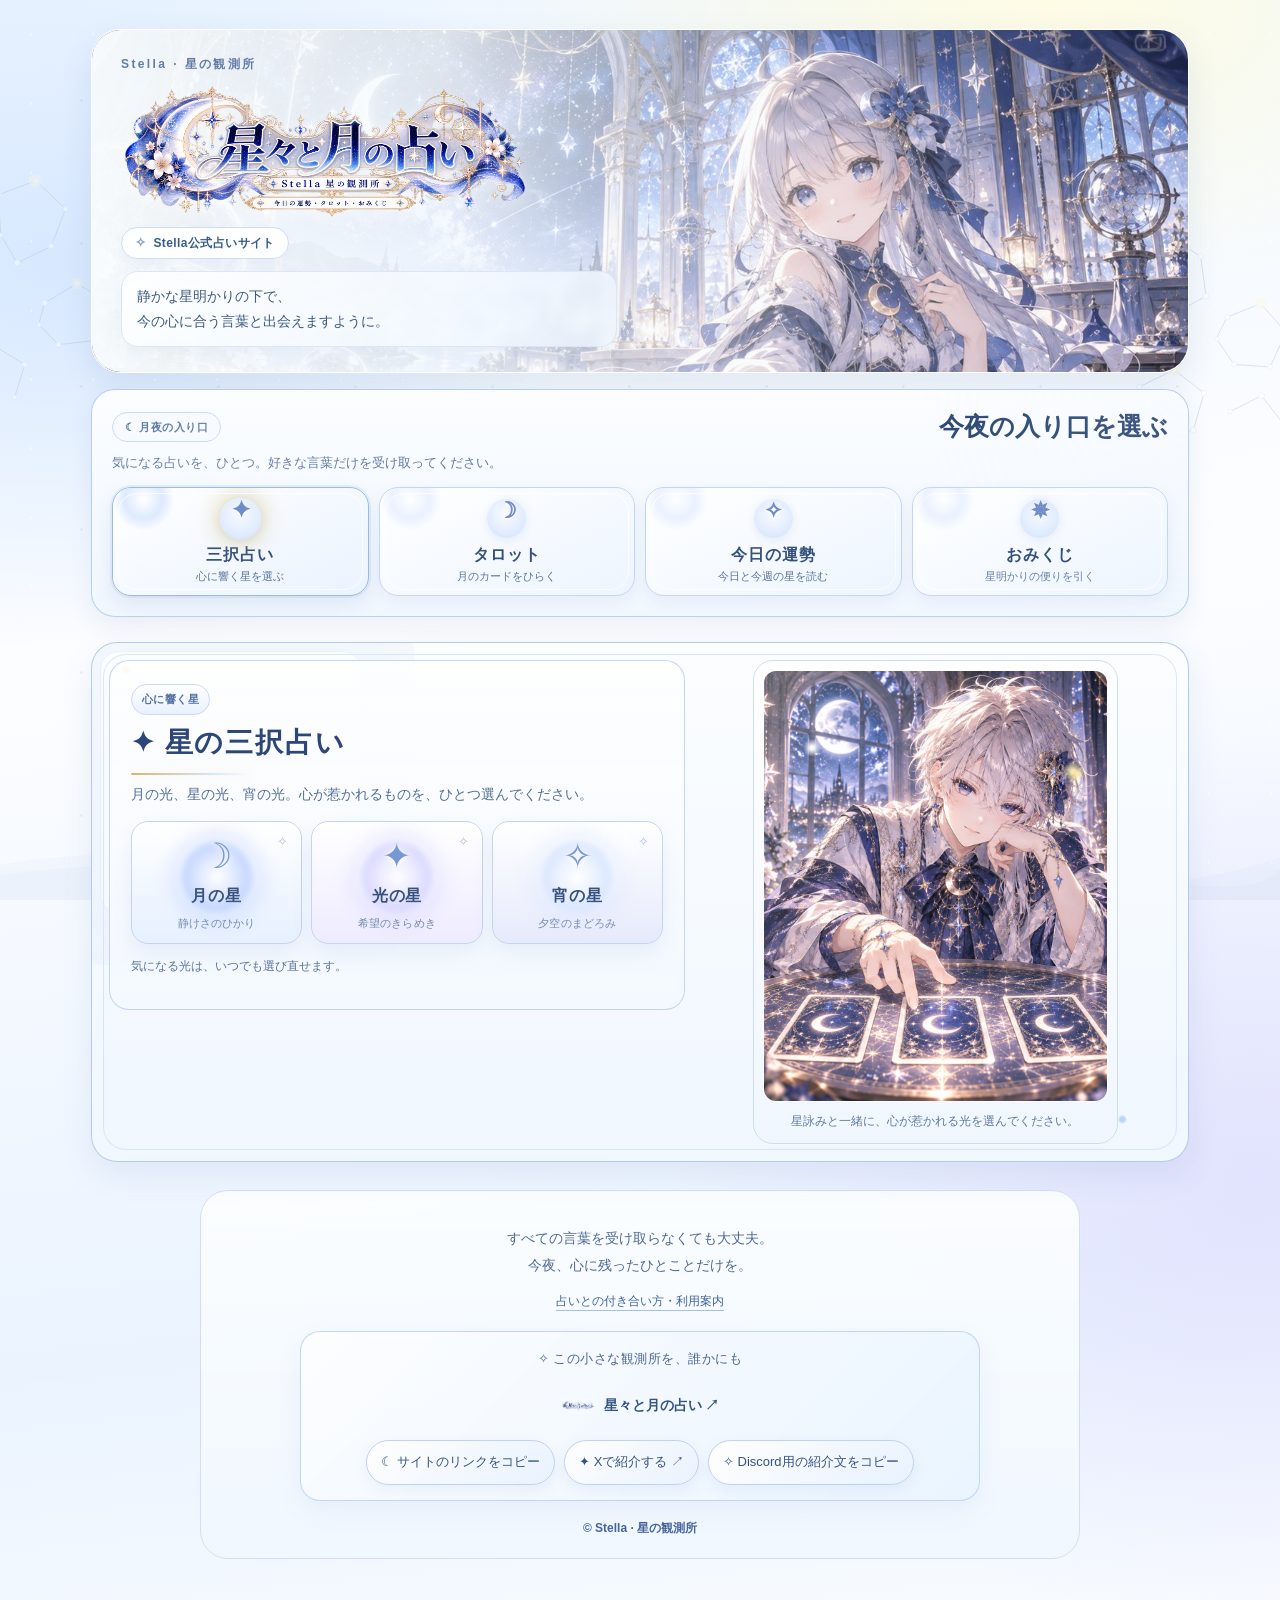
==== commit a713707e: "Add files via upload" ====
--- a/index.html
+++ b/index.html
@@ -765,8 +765,9 @@
   #three .section-visual img, #tarot .section-visual img,
   #daily .section-visual img, #omikuji .section-visual img {
     flex:0 0 auto;
-    object-fit:cover;
-    object-position:50% 30%;
+    object-fit:contain;
+    object-position:center;
+    background:#eff5ff;
     filter:none;
   }
 }
@@ -778,15 +779,22 @@
     width:70px;
     height:70px;
     aspect-ratio:1;
-    object-fit:cover;
+    object-fit:contain;
+    object-position:center;
+    background:#eff5ff;
   }
 }
 
+
+/* おみくじ専用：原画の横長比率を維持し、左右を切り抜かない。 */
+#omikuji 
+
 </style>
+<link rel="stylesheet" href="assets/stella-polish.css"/>
 </head>
 <body>
 <main class="container">
-  <header class="hero">
+  <header class="hero hero-home">
     <img class="hero-image" src="assets/hero.jpg" width="1450" height="816" alt="星明かりの観測所で迎える、銀髪の星詠み" fetchpriority="high" decoding="async"/>
     <div class="hero-content">
       <div class="eyebrow">Stella · 星の観測所</div>
@@ -888,8 +896,8 @@
         <p class="omikuji-gallery-entry"><a href="omikuji-gallery.html">✧ 月夜のおみくじの絵札を眺める <span aria-hidden="true">→</span></a></p>
       </div>
       <aside class="section-visual">
-        <img src="assets/omikuji.jpg" width="960" height="1200" alt="神社で祈る星詠みの少年とおみくじ" loading="lazy" decoding="async"/>
-        <p class="visual-caption">星詠みが手渡す、月明かりの小さな便り。</p>
+        <img src="assets/omikuji.jpg" width="960" height="1200" alt="月明かりの神社で静かに手を合わせる銀髪の星詠みの少年" loading="lazy" decoding="async"/>
+        <p class="visual-caption">月明かりの社で、心に小さな願いを。</p>
       </aside>
     </div>
   </section>
--- a/assets/stella-polish.css
+++ b/assets/stella-polish.css
@@ -0,0 +1,177 @@
+/* Stella 星々と月の占い：装飾のみの微調整
+   ・既存の占い処理・データ・イラストには変更を加えません
+   ・PCの余白に星座と観測所を控えめに配置
+   ・タイトルの画面比率を保ち、少女の顔が見えるよう調整 */
+
+/* 星座背景：パソコンのみ。装飾なので中央の文章とは重ねない */
+@media(min-width:981px){
+  body::before{
+    content:"";
+    position:fixed;
+    inset:0;
+    z-index:0;
+    pointer-events:none;
+    opacity:.46;
+    background-image:
+      url("constellation-left.svg"),
+      url("constellation-right.svg"),
+      radial-gradient(circle,rgba(255,255,255,.98) 1px,transparent 1.5px),
+      radial-gradient(circle,rgba(149,177,225,.34) 1px,transparent 1.6px);
+    background-position:left -26px top 146px,right -26px top 207px,0 0,13px 29px;
+    background-size:206px auto,200px auto,62px 69px,137px 143px;
+    background-repeat:no-repeat,no-repeat,repeat,repeat;
+  }
+  body::after{
+    content:"";
+    position:fixed;
+    left:0;right:0;bottom:0;
+    height:170px;
+    z-index:0;
+    pointer-events:none;
+    opacity:.19;
+    background:url("observatory-silhouette.svg") center bottom / 100% 100% no-repeat;
+  }
+}
+.container,main{position:relative;z-index:1;}
+@media(max-width:980px){body::after{display:none;}}
+
+/* トップ：背景少女の髪・顔を残しつつ、ロゴを元比率で表示 */
+.hero-home{height:auto;min-height:340px;}
+.hero-home .hero-image{object-position:68% 18%;}
+.hero-home .hero-content{
+  min-height:338px;
+  height:auto;
+  max-width:560px;
+  padding:23px 29px 25px;
+  justify-content:center;
+  gap:4px;
+}
+.hero-home .site-logo{
+  display:block;
+  width:min(100%,408px);
+  height:auto!important;
+  max-height:none;
+  object-fit:contain;
+  flex-shrink:0;
+  margin:0;
+}
+/* 同名の見出しはアクセシビリティ用に保持。見た目はロゴだけにする。 */
+.hero-home h1.visually-hidden{
+  position:absolute!important;
+  width:1px!important;height:1px!important;
+  padding:0!important;margin:-1px!important;
+  overflow:hidden!important;
+  clip:rect(0,0,0,0)!important;
+  clip-path:inset(50%)!important;
+  white-space:nowrap!important;
+  border:0!important;
+}
+.hero-home .eyebrow{margin-bottom:4px;}
+.hero-home .site-official{margin:4px 0 8px;}
+.hero-home .hero-note{margin:0;max-width:31em;padding:12px 15px 13px;}
+.hero-home .hero-note .sub{font-size:14px;line-height:1.75;}
+
+/* メニュー：アイコン・名称・説明を明確に区切る */
+.entry-stage{margin-bottom:25px;}
+.entry-stage .nav .tab{
+  display:flex;flex-direction:column;
+  align-items:center;justify-content:center;
+  gap:3px;min-height:101px;
+  padding:11px 8px;text-align:center;
+}
+.entry-stage .nav .tab .tab-sigil{
+  display:block;flex-shrink:0;line-height:1.1;margin:0 0 2px;
+}
+.entry-stage .nav .tab .tab-name{
+  display:block;white-space:normal;line-height:1.44;margin:0;
+}
+.entry-stage .nav .tab .tab-caption{
+  display:block;white-space:normal;line-height:1.4;margin:0;
+}
+
+/* 利用案内：少女を右側に、文章を左側に配置。切り抜きを抑える */
+.hero-guide{min-height:388px;}
+.hero-guide img.bg{
+  position:absolute;
+  inset:17px 17px 17px auto;
+  width:38%;min-width:300px;
+  height:calc(100% - 34px);
+  object-fit:cover;
+  object-position:52% 16%;
+  border-radius:24px;
+  border:1px solid rgba(255,255,255,.86);
+  box-shadow:0 15px 36px rgba(75,112,173,.16);
+}
+.hero-guide::after{
+  background:linear-gradient(90deg,rgba(249,253,255,.98) 0%,rgba(246,251,255,.92) 47%,rgba(241,248,255,.25) 72%,rgba(241,248,255,.06) 100%);
+}
+.hero-guide .hero-content{
+  min-height:388px;max-width:58%;
+  padding:27px 27px 30px;
+  justify-content:center;
+}
+.hero-guide .site-logo{width:min(100%,408px);height:auto;}
+.hero-guide .sub{line-height:1.88;}
+
+@media(max-width:980px){
+  .hero-home .hero-image{object-position:64% 18%;}
+  .hero-home .site-logo{width:min(100%,320px);}
+}
+@media(max-width:860px){
+  .hero-home{min-height:330px;}
+  .hero-home .hero-content{min-height:328px;max-width:100%;padding:20px 20px 22px;}
+  .hero-guide{min-height:345px;}
+  .hero-guide img.bg{
+    inset:0;width:100%;min-width:0;height:100%;
+    border:none;border-radius:0;box-shadow:none;
+    object-position:58% 20%;
+  }
+  .hero-guide::after{
+    background:linear-gradient(180deg,rgba(243,248,255,.12) 0%,rgba(241,247,255,.75) 45%,rgba(239,246,255,.98) 100%);
+  }
+  .hero-guide .hero-content{
+    max-width:100%;min-height:345px;padding:20px 20px 23px;justify-content:flex-end;
+  }
+}
+@media(max-width:570px){
+  .hero-home{min-height:305px;}
+  .hero-home .hero-content{
+    min-height:303px;padding:18px 16px 18px;justify-content:flex-end;
+  }
+  .hero-home .hero-image{object-position:60% 19%;}
+  .hero-home .site-logo{width:min(100%,276px);}
+  .hero-home .site-official{font-size:11px;padding:4px 10px;margin:1px 0 7px;}
+  .hero-home .hero-note{max-width:100%;padding:10px 12px 11px;border-radius:18px;}
+  .hero-home .hero-note .sub{font-size:12.5px;line-height:1.72;}
+  .entry-head{gap:7px;}
+  .entry-head .entry-badge{align-self:flex-start;}
+  .entry-head h2{font-size:21px;line-height:1.48;}
+  .entry-stage .nav .tab{min-height:92px;padding:10px 6px;}
+  .entry-stage .nav .tab .tab-name{font-size:14px;}
+  .entry-stage .nav .tab .tab-caption{font-size:10px;}
+  .hero-guide{min-height:320px;}
+  .hero-guide .hero-content{min-height:320px;padding:18px 16px 20px;}
+  .hero-guide .site-logo{width:min(100%,290px);height:auto;}
+  .hero-guide .sub{font-size:13px;line-height:1.75;}
+}
+@media(max-width:350px){
+  .hero-home .hero-content{padding-left:14px;padding-right:14px;}
+  .hero-home .site-logo{width:min(100%,245px);}
+  .hero-home .hero-note .sub{font-size:12px;}
+}
+
+/* 最終微調整：少女の髪飾りまで見せる・スマホの見出しを縦方向に整理 */
+@media(min-width:861px){
+  .hero-home .hero-image{object-position:68% 5%;}
+}
+@media(max-width:570px){
+  .entry-stage .entry-head{
+    display:flex!important;
+    flex-direction:column!important;
+    align-items:flex-start!important;
+    gap:7px!important;
+  }
+  .entry-stage .entry-head .entry-badge{align-self:flex-start;}
+  .entry-stage .entry-head h2{display:block;width:100%;margin:0;font-size:21px;}
+  .entry-stage .entry-head p{width:100%;margin:0;}
+}
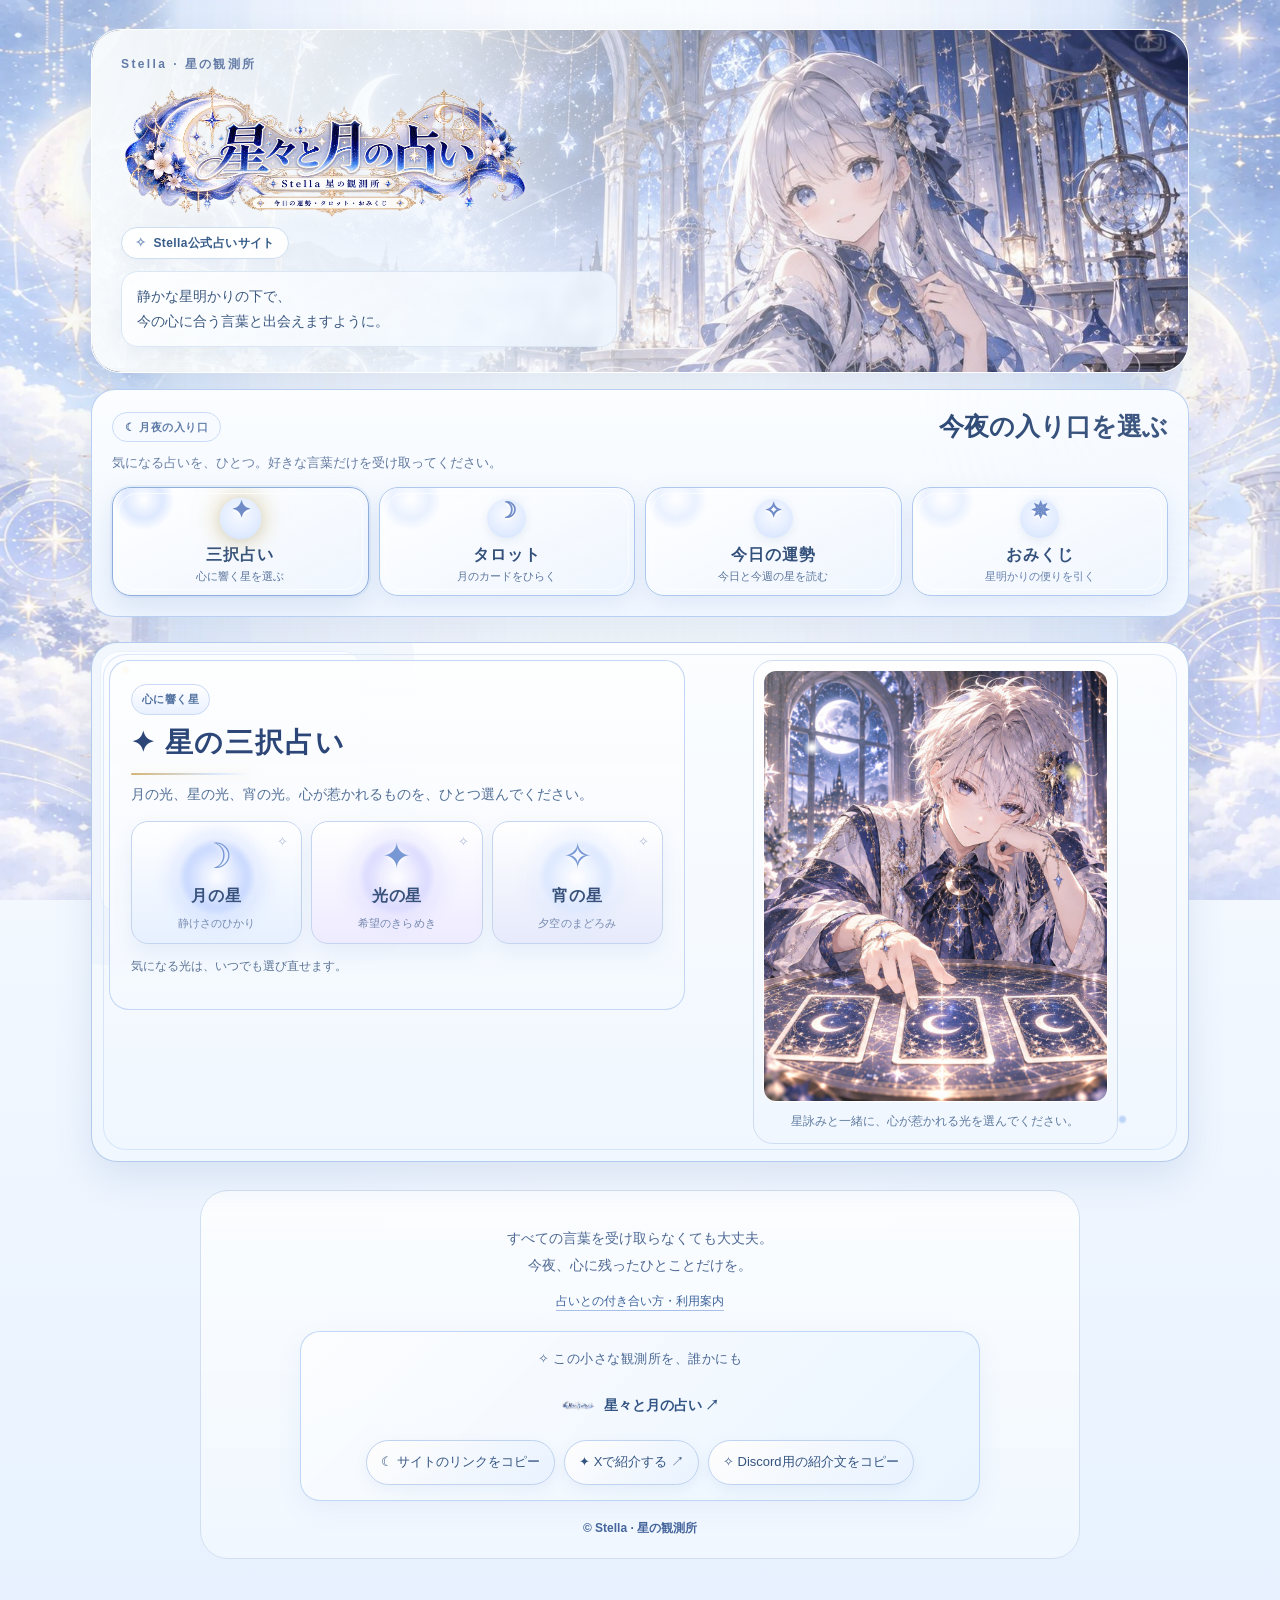
==== commit 980154c2: "Add files via upload" ====
--- a/index.html
+++ b/index.html
@@ -961,6 +961,159 @@
  ]
 ];
 
+
+/* Stella：三択の結果を各12通りに拡充。元の各4通りは維持。 */
+starMessageVariants[0].push(...[
+  {
+    "title": "月の星 ― あなたの居場所",
+    "lead": "疲れた心が、そっと戻れる場所を。",
+    "body": "誰かに気を遣い続けた日には、自分が落ち着ける場所に戻ってきてください。静かなひとときは、あなたが大切にされていいことを思い出させてくれます。",
+    "tip": "星からの問い：今日はどこでほっとできそうですか？"
+  },
+  {
+    "title": "月の星 ― 頑張りの余韻",
+    "lead": "目に見えなくても、あなたはよくやってきた。",
+    "body": "今日うまくいかなかったことがあっても、それだけで一日を決めなくて大丈夫。できたことを一つ数えて、自分に「お疲れさま」を贈りましょう。",
+    "tip": "星からの問い：今日の自分を褒めるなら、どこですか？"
+  },
+  {
+    "title": "月の星 ― 眠れる願い",
+    "lead": "まだ叶わない願いにも、居場所がある。",
+    "body": "今すぐ行動できなくても、心に大切な願いがあることは素敵です。急がず温める時間も、願いの一部かもしれません。",
+    "tip": "星からの問い：そっと守っていたい願いは何ですか？"
+  },
+  {
+    "title": "月の星 ― 涙のあと",
+    "lead": "泣きたくなる夜にも、月はやさしく光る。",
+    "body": "悲しい気持ちを隠して、無理に元気にならなくていいのです。今の心を大切にしながら、少しずつ安心できることを選びましょう。",
+    "tip": "星からの問い：自分をいたわる小さな方法は？"
+  },
+  {
+    "title": "月の星 ― ひと呼吸",
+    "lead": "ひと息つけば、空の広さを思い出せる。",
+    "body": "やるべきことに追われたら、ほんの少し顔を上げてみてください。今日のあなたに必要なのは、もうひとつの努力ではなく余白かもしれません。",
+    "tip": "星からの問い：今、何を一つ後回しにできますか？"
+  },
+  {
+    "title": "月の星 ― 言葉にならない心",
+    "lead": "うまく言えない気持ちにも、意味がある。",
+    "body": "自分の感情を説明できなくても大丈夫。静かに「そう感じているんだね」と受け止めるだけで、心は少し安心することがあります。",
+    "tip": "星からの問い：今の気持ちに色をつけると何色ですか？"
+  },
+  {
+    "title": "月の星 ― 小さな安心",
+    "lead": "安心は、大きな出来事でなくても生まれる。",
+    "body": "いつもの飲み物、好きな音、やわらかな毛布。そんな小さなものが、心を支えてくれる夜があります。自分の好きなものを大切に。",
+    "tip": "星からの問い：ほっとできる習慣を一つ挙げるなら？"
+  },
+  {
+    "title": "月の星 ― 明日へ預ける",
+    "lead": "今夜の答えは、明日のあなたに任せてもいい。",
+    "body": "一日で全部を整えなくても大丈夫。考えきれなかったことは、休んでからまた見つめましょう。今日ここまで過ごしたあなたに、やさしい夜を。",
+    "tip": "星からの問い：明日に任せられることは何ですか？"
+  }
+]);
+starMessageVariants[1].push(...[
+  {
+    "title": "光の星 ― はじまりの勇気",
+    "lead": "ほんの一歩でも、光に向かっている。",
+    "body": "大きな目標を立てなくても、昨日より少し気になることを試せたら十分です。あなたの好奇心を、どうか笑わないで。",
+    "tip": "星からの問い：五分だけ楽しめることは何ですか？"
+  },
+  {
+    "title": "光の星 ― 自分を信じる日",
+    "lead": "あなたの中にも、ちゃんと光はある。",
+    "body": "周りの人がまぶしく見える日には、自分の小さなよさを思い出して。丁寧さや優しさも、立派な強みです。",
+    "tip": "星からの問い：自分の好きなところを一つ挙げるなら？"
+  },
+  {
+    "title": "光の星 ― 笑顔の種",
+    "lead": "嬉しいことを、嬉しいまま受け取って。",
+    "body": "小さな楽しみを遠慮する必要はありません。今日心が弾んだ瞬間を大切にすれば、明日の元気につながるかもしれません。",
+    "tip": "星からの問い：最近思わず笑えたのはどんなとき？"
+  },
+  {
+    "title": "光の星 ― やわらかな挑戦",
+    "lead": "失敗を恐れる心と、一緒に始めていい。",
+    "body": "初めてのことが怖いのは、それだけ大切にしたいから。全部できなくても、試した経験はちゃんと残ります。",
+    "tip": "星からの問い：最初の一歩を半分にするなら？"
+  },
+  {
+    "title": "光の星 ― 胸のきらめき",
+    "lead": "好きだと思う気持ちは、あなたの宝物。",
+    "body": "誰かに理解されなくても、心が喜ぶものを持っていていいのです。今日はその好きなものを、少しだけ楽しんでみませんか。",
+    "tip": "星からの問い：最近、心が弾んだものは何ですか？"
+  },
+  {
+    "title": "光の星 ― 支え合う灯",
+    "lead": "一人の光が、誰かの夜を明るくする。",
+    "body": "あなたの言葉や何気ない優しさが、誰かの支えになることがあります。ただし、無理をしてまで照らさなくても大丈夫。",
+    "tip": "星からの問い：感謝を伝えたい人はいますか？"
+  },
+  {
+    "title": "光の星 ― まだ知らない自分",
+    "lead": "新しい自分に、今日ひとつ出会えるかも。",
+    "body": "いつものやり方を少し変えてみると、思わぬ楽しさが見つかるかもしれません。上手にできたかより、面白かったかを大切に。",
+    "tip": "星からの問い：今日はどんな小さな変化を試しますか？"
+  },
+  {
+    "title": "光の星 ― 希望の灯台",
+    "lead": "遠くの光が、今の一歩を照らす。",
+    "body": "すぐ叶わない願いがあっても、大切に思い続けることには意味があります。あなたの歩幅で、好きな方向へ進んでいきましょう。",
+    "tip": "星からの問い：今の自分が進みたい方向は？"
+  }
+]);
+starMessageVariants[2].push(...[
+  {
+    "title": "宵の星 ― 夕空のねぎらい",
+    "lead": "今日も一日、ここまで来られた。",
+    "body": "やることを全部終えられなくても、過ごしてきた時間には意味があります。今夜は自分を責めるより、ねぎらってあげてください。",
+    "tip": "星からの問い：今日の自分にどんな言葉を贈りますか？"
+  },
+  {
+    "title": "宵の星 ― 近づきすぎない優しさ",
+    "lead": "距離があるから守れる温かさもある。",
+    "body": "誰かを大切にするために、自分を犠牲にしなくてもいいのです。心地よい関わり方を探すことも、思いやりのひとつです。",
+    "tip": "星からの問い：今ちょうどよい距離はどのくらい？"
+  },
+  {
+    "title": "宵の星 ― 静かな対話",
+    "lead": "急いで答えを出さない会話も、美しい。",
+    "body": "人の話を聞くときも、自分の気持ちを伝えるときも、間違えないことより丁寧さを大切に。言葉にならない時間もあっていいのです。",
+    "tip": "星からの問い：話してみたい小さな気持ちは？"
+  },
+  {
+    "title": "宵の星 ― 帰り道の光",
+    "lead": "今日の終わりに、好きな景色を見つけよう。",
+    "body": "慌ただしい日にも、夕空や夜風など穏やかな瞬間はあります。小さな美しさを見つける力が、あなたの明日を支えます。",
+    "tip": "星からの問い：今日、心に残った景色は何ですか？"
+  },
+  {
+    "title": "宵の星 ― 手放す期待",
+    "lead": "すべて応えなくても、関係は続いていい。",
+    "body": "誰かの望みを叶えるだけが、優しさではありません。無理のない「できる」と「できない」を大切にしましょう。",
+    "tip": "星からの問い：今、少し軽くしたい期待は？"
+  },
+  {
+    "title": "宵の星 ― あたたかな孤独",
+    "lead": "一人の時間にも、やわらかなぬくもりを。",
+    "body": "誰かと話したい夜も、静かに過ごしたい夜も、どちらもあなたらしい時間です。今日は心が喜ぶほうを選んでください。",
+    "tip": "星からの問い：今夜は何をして過ごしたいですか？"
+  },
+  {
+    "title": "宵の星 ― 明日を信じる",
+    "lead": "今日が思いどおりでなくても、明日は別の空。",
+    "body": "つらかったことを無理に忘れる必要はありません。でも、これからのすべてが同じとは限らないことも覚えていてください。",
+    "tip": "星からの問い：明日楽しみにしたい小さなことは？"
+  },
+  {
+    "title": "宵の星 ― ありのままの灯",
+    "lead": "飾らないあなたにも、ちゃんと光がある。",
+    "body": "元気に振る舞えない日も、言葉が少ない日も、あなたの価値は変わりません。安心できる場所で、自然な自分に戻りましょう。",
+    "tip": "星からの問い：自然体になれる瞬間はどんなとき？"
+  }
+]);
+
 const tarotCards = [
   {name:'愚者', upright:{lead:'まだ知らない道にも、あなたの景色が待っている。',body:'すべてを知ってから歩き出す必要はありません。好奇心が小さく動いたなら、その気持ちを大切にしてみて。'}, reversed:{lead:'立ち止まることも、旅の一部。',body:'勢いだけで決めなくても大丈夫。足元を見つめる時間が、次の一歩を穏やかにしてくれます。'}, question:'いま、心が少しだけ向いている方向は？'},
   {name:'魔術師', upright:{lead:'今あるものから、始められる。',body:'特別な道具や完璧な準備がなくても、あなたの経験には使える力があります。まずは手元にあるものを確かめてみましょう。'}, reversed:{lead:'できない日があっても、力は消えない。',body:'思うように進まないときは、やり方を減らしてみてもいいのです。ひとつずつ整えるうちに、手応えが戻るかもしれません。'}, question:'今の自分がすでに持っているものは？'},
@@ -986,28 +1139,721 @@
   {name:'世界', upright:{lead:'ここまで歩いてきた道にも、花を添えよう。',body:'できたことをひとつ数えてみてください。完成は終点ではなく、次の景色へ向かう穏やかな区切りにもなります。'}, reversed:{lead:'途中にいる自分も、ひとつの完成形。',body:'まだ足りないところばかり数えなくて大丈夫。今あるものを認めながら、自分のペースで続けてみましょう。'}, question:'ここまでの自分に、何を伝えたいですか？'}
 ];
 
+
+/* タロットは正位置88＋逆位置88＝合計176通り。今週の一枚も同じ文面を使う。 */
+const tarotVariantExtras = [
+  {
+    "name": "愚者",
+    "upright": [
+      {
+        "lead": "まだ名前のない可能性を、笑って迎えよう。",
+        "body": "初めてのことを前に、少し胸が高鳴るなら、それは心が動いている証拠です。うまくやることより、まず楽しんでみることを大切に。"
+      },
+      {
+        "lead": "遠回りの先にも、あなたの道がある。",
+        "body": "人と違う選び方でも、あなたの気持ちが納得しているなら大切な一歩です。誰かの速さではなく、自分の歩幅で景色を見つけましょう。"
+      },
+      {
+        "lead": "旅立ちに必要なのは、完璧さより好奇心。",
+        "body": "「やってみたい」と思う自分を、今日は少し信じてみてください。小さな冒険が、思いがけない笑顔につながるかもしれません。"
+      }
+    ],
+    "reversed": [
+      {
+        "lead": "勇気が足りない日には、靴ひもを結び直そう。",
+        "body": "進めない自分を責めなくて大丈夫。立ち止まって準備を整える時間も、これからのあなたを守ってくれます。"
+      },
+      {
+        "lead": "選ばない自由も、あなたの手の中に。",
+        "body": "周囲が前へ進んでいても、今の自分に合わないなら見送って構いません。心が安心する時を選ぶことも、自立した判断です。"
+      },
+      {
+        "lead": "迷子のような夜も、空には目印がある。",
+        "body": "方向が分からなくなったら、今日できる一つだけに目を向けてみましょう。小さな確かさが、次の道しるべになります。"
+      }
+    ]
+  },
+  {
+    "name": "魔術師",
+    "upright": [
+      {
+        "lead": "あなたの手の中にも、始まりの光がある。",
+        "body": "これまで覚えたことや経験したことは、思う以上に力になっています。今持っているものを一つ使って、小さな作品を生み出してみましょう。"
+      },
+      {
+        "lead": "ひらめきは、小さく試すと育っていく。",
+        "body": "いい考えが浮かんだら、完成を急がず少しだけ形にしてみてください。最初の不器用さも、これから上達するための宝物です。"
+      },
+      {
+        "lead": "できることを数えると、明日が明るくなる。",
+        "body": "足りないものに目を向けるより、今できることを一つ思い出して。積み重ねてきたあなたを、あなた自身が認めてあげてください。"
+      }
+    ],
+    "reversed": [
+      {
+        "lead": "うまくできない日も、才能は消えない。",
+        "body": "思いどおりに進まなくても、あなたの力がなくなったわけではありません。道具を減らして、最初の一歩から整え直しましょう。"
+      },
+      {
+        "lead": "比べる時間を、育てる時間に変えよう。",
+        "body": "誰かの上手さに目を奪われたら、自分が昨日よりできたことを探してみて。成長には、人それぞれの順番があります。"
+      },
+      {
+        "lead": "焦らずに、手元の灯りを確かめて。",
+        "body": "やることが多くて迷うなら、最初に取りかかる一つだけを決めてみましょう。ひとつ終えられたら、その達成も大切に。"
+      }
+    ]
+  },
+  {
+    "name": "女教皇",
+    "upright": [
+      {
+        "lead": "静かな直感には、あなたの経験が宿っている。",
+        "body": "なんとなく心地よい、少し違和感がある。そんな感覚も、立ち止まって考えるための立派な手がかりです。"
+      },
+      {
+        "lead": "答えが浮かぶまで、夜空を眺めていよう。",
+        "body": "すぐに結論を出さなくても、あなたの価値は変わりません。心の声を聞く余白が、やさしい納得につながります。"
+      },
+      {
+        "lead": "言葉にできない気持ちにも、居場所がある。",
+        "body": "今の自分を説明できなくても大丈夫。静かに感じていることを、そのまま大切にしてみてください。"
+      }
+    ],
+    "reversed": [
+      {
+        "lead": "考えすぎた心にも、やすらぐ時間を。",
+        "body": "何度も同じことを考えて疲れたなら、今日は答え探しを休みましょう。温かい飲み物や深いひと息が、考えをほぐしてくれます。"
+      },
+      {
+        "lead": "疑いが生まれたら、事実に戻ってみよう。",
+        "body": "不安な想像が広がったときこそ、今分かっていることだけを書き出してみて。すべてを見抜く必要はありません。"
+      },
+      {
+        "lead": "心の声が聞こえない夜も、あなたは大丈夫。",
+        "body": "自分でも気持ちが分からない日があります。無理に意味をつけず、安心できる時間から取り戻していきましょう。"
+      }
+    ]
+  },
+  {
+    "name": "女帝",
+    "upright": [
+      {
+        "lead": "満ち足りた瞬間を、遠慮せず味わって。",
+        "body": "好きな香りやおいしい食事、穏やかな会話。ささやかな喜びに気づくことが、心を豊かに育てます。"
+      },
+      {
+        "lead": "やさしさを受け取ることも、素敵な力。",
+        "body": "誰かの親切に「ありがとう」と微笑んでみてください。与えるだけではなく、受け取ってよいあなたです。"
+      },
+      {
+        "lead": "花が咲くように、心もゆっくり開いていく。",
+        "body": "急いで成長しなくても、あなたの中の大切なものは育っています。今の心地よさを、そっと守ってあげましょう。"
+      }
+    ],
+    "reversed": [
+      {
+        "lead": "自分の分のぬくもりも残しておこう。",
+        "body": "誰かを支えることに夢中で、疲れを後回しにしていませんか。あなたも大切にされていい人です。"
+      },
+      {
+        "lead": "何も生み出せない日にも、価値はある。",
+        "body": "休むことは怠けることではありません。今日は自分を満たす小さな楽しみを選んでみて。"
+      },
+      {
+        "lead": "やさしさの境界を、やさしく引こう。",
+        "body": "期待にすべて応えなくても、あなたの思いやりは本物です。無理のない距離を選んで構いません。"
+      }
+    ]
+  },
+  {
+    "name": "皇帝",
+    "upright": [
+      {
+        "lead": "守りたいものがあるあなたは、もう十分強い。",
+        "body": "大きな声を出さなくても、誠実に決めたことを続ける力があります。今日の小さな約束を、自分の味方にしましょう。"
+      },
+      {
+        "lead": "安心できる土台を、ひとつずつ作っていこう。",
+        "body": "暮らしや仕事の順番を整えると、心にも余裕が生まれます。まずは無理のない一つから。"
+      },
+      {
+        "lead": "決める力と、聞く力は両立する。",
+        "body": "自分の考えを持ちながら、誰かの意見にも耳を傾けてみて。しなやかな強さが、関係を支えてくれます。"
+      }
+    ],
+    "reversed": [
+      {
+        "lead": "肩の力を抜いても、頼もしさは消えない。",
+        "body": "いつも完璧でいようとしなくても大丈夫。できないことを頼めるのも、確かな強さです。"
+      },
+      {
+        "lead": "固くなった決まりは、今のあなたに合わせていい。",
+        "body": "昔のやり方が合わなくなったなら、見直す時なのかもしれません。変化を受け入れても、積み重ねた努力は失われません。"
+      },
+      {
+        "lead": "守ることと縛ることを、そっと見分けよう。",
+        "body": "誰かや自分を思って作ったルールが苦しいときは、少し緩めても構いません。安心につながる形を探しましょう。"
+      }
+    ]
+  },
+  {
+    "name": "教皇",
+    "upright": [
+      {
+        "lead": "受け取った知恵を、あなたの言葉に変えて。",
+        "body": "先に歩いた人の経験は心強い道しるべです。それでも最後は、自分に合う部分だけを大切に選んでください。"
+      },
+      {
+        "lead": "学ぶことは、昨日の自分を責めることではない。",
+        "body": "知らなかったことを知れたなら、それは前に進んだ証拠です。今日の発見を、小さく祝ってみましょう。"
+      },
+      {
+        "lead": "やさしい言葉は、誰かの帰る場所になる。",
+        "body": "正しい答えを急がず、耳を傾けることにも意味があります。あなたの穏やかな姿勢が、安心を生むかもしれません。"
+      }
+    ],
+    "reversed": [
+      {
+        "lead": "教えを大切にしながら、違う道を選んでもいい。",
+        "body": "「こうあるべき」が苦しくなったら、一度距離を置いてみましょう。あなたの納得も大切な判断材料です。"
+      },
+      {
+        "lead": "みんなと違う疑問にも、光を当てて。",
+        "body": "質問することは反抗ではありません。知りたい気持ちを、丁寧な言葉で伝えてみてください。"
+      },
+      {
+        "lead": "借りた答えを、返してもいい日。",
+        "body": "誰かに勧められた方法が合わなかったなら、別のやり方を試しても大丈夫。自分の感覚を置き去りにしないで。"
+      }
+    ]
+  },
+  {
+    "name": "恋人",
+    "upright": [
+      {
+        "lead": "心がやわらぐ選択を、大切にしよう。",
+        "body": "誰かを思う気持ちも、自分の願いも両方あっていいのです。どちらかを消さなくても、歩み寄れる道を探せます。"
+      },
+      {
+        "lead": "大切な人と、自分にも誠実でいよう。",
+        "body": "素直な気持ちを穏やかに伝えることで、関係が少し深まるかもしれません。無理に好かれようとしなくて大丈夫。"
+      },
+      {
+        "lead": "好きだと思えるものが、日々を彩ってくれる。",
+        "body": "小さな好みや喜びを、今日は遠慮せず選んでみて。自分の心を知ることも、大切な出会いです。"
+      }
+    ],
+    "reversed": [
+      {
+        "lead": "迷う心は、決して弱さではない。",
+        "body": "どちらも大切だからこそ、すぐに選べないことがあります。納得するまで考える時間を自分に贈ってください。"
+      },
+      {
+        "lead": "誰かの期待から、少し離れてみよう。",
+        "body": "相手の気持ちを尊重しながら、自分の本音も確かめましょう。あなたには自分の人生を選ぶ権利があります。"
+      },
+      {
+        "lead": "すれ違いの夜にも、対話の灯りはある。",
+        "body": "言葉が届かなかったなら、少し落ち着いてから伝え直してもいいのです。関係を急いで結論づけなくて構いません。"
+      }
+    ]
+  },
+  {
+    "name": "戦車",
+    "upright": [
+      {
+        "lead": "あなたの一歩には、あなたの意味がある。",
+        "body": "大きな目標が遠く見えても、今日の一歩は確かに前進です。自分で選んだ方向を、静かに信じてみましょう。"
+      },
+      {
+        "lead": "頑張ってきた日々を、ちゃんと数えてあげよう。",
+        "body": "ここまで来るのに使った時間も工夫も、あなたの力です。少し進めたら、そのことを認めてください。"
+      },
+      {
+        "lead": "速さよりも、心に合う進み方を。",
+        "body": "勢いがある日こそ、進みたい理由を確かめてみて。納得できる前進は、明日の安心にもつながります。"
+      }
+    ],
+    "reversed": [
+      {
+        "lead": "急がない選択が、あなたを守ることもある。",
+        "body": "焦りが強いなら、今日は進む距離を短くしてみましょう。立ち止まっても、目指したい気持ちは消えません。"
+      },
+      {
+        "lead": "道が違うと気づいたら、曲がっていい。",
+        "body": "計画を変えるのは失敗ではありません。今の自分が歩きやすい道を探すことも、立派な前進です。"
+      },
+      {
+        "lead": "疲れた足には、休憩が必要なだけ。",
+        "body": "動けない自分を責める代わりに、体と心の声を聞いてみて。休んだあとに、また決めれば大丈夫。"
+      }
+    ]
+  },
+  {
+    "name": "力",
+    "upright": [
+      {
+        "lead": "穏やかな声にも、人を支える強さがある。",
+        "body": "無理に押し通さなくても、丁寧な言葉は相手に届くことがあります。あなたのやさしさを弱さだと思わないで。"
+      },
+      {
+        "lead": "怖さを抱えたままでも、一歩は踏み出せる。",
+        "body": "勇気とは不安が消えることではなく、大切なもののために小さく動くことかもしれません。今日はできる範囲で。"
+      },
+      {
+        "lead": "自分をいたわる強さを、忘れないで。",
+        "body": "誰かにやさしくするのと同じように、自分にも温かい言葉をかけてみて。あなたは頑張りだけで価値が決まる人ではありません。"
+      }
+    ],
+    "reversed": [
+      {
+        "lead": "弱音を言える場所も、強さの一部。",
+        "body": "疲れや不安を抱えているなら、信頼できる人に少し分けてもらいましょう。一人で全部背負わなくて大丈夫。"
+      },
+      {
+        "lead": "涙が出る日にも、あなたの芯は残っている。",
+        "body": "感情が揺れるのは、それだけ大切なものがあるから。落ち着くまで、自分にやさしい時間を。"
+      },
+      {
+        "lead": "もう頑張れないなら、今日はここまででいい。",
+        "body": "限界を知ることは、自分を守るための大切な知恵です。安心できる場所で、ゆっくり力を取り戻しましょう。"
+      }
+    ]
+  },
+  {
+    "name": "隠者",
+    "upright": [
+      {
+        "lead": "静かな時間に、心の輪郭が戻ってくる。",
+        "body": "一人で過ごすひとときが、あなたらしさを思い出させてくれるかもしれません。何もしない時間にも意味があります。"
+      },
+      {
+        "lead": "遠くの声より、今の自分の灯りを見つめて。",
+        "body": "周囲の意見が多いときほど、心の中の小さな気持ちを丁寧に聞いてみましょう。答えを急がなくて大丈夫。"
+      },
+      {
+        "lead": "深く考えるあなたには、深く休む時間も必要。",
+        "body": "観察してきたことや悩んできたことを、今日は一度棚に置いてみて。静けさが味方になる日です。"
+      }
+    ],
+    "reversed": [
+      {
+        "lead": "一人でいることと、一人で抱えることは違う。",
+        "body": "考えが行き詰まったら、安心できる人に少し話してみて。新しい視点が、心を軽くするかもしれません。"
+      },
+      {
+        "lead": "外の灯りを借りても、あなたの道はあなたのもの。",
+        "body": "誰かに助けを求めるのは、自分の考えを捨てることではありません。必要な温かさを受け取ってください。"
+      },
+      {
+        "lead": "閉じた扉は、好きなときに開けていい。",
+        "body": "人と関わる気力がない日は休み、少し話したい日は声をかけてみましょう。あなたのペースでつながれます。"
+      }
+    ]
+  },
+  {
+    "name": "運命の輪",
+    "upright": [
+      {
+        "lead": "変わりゆく風の中にも、選べることがある。",
+        "body": "予定外の出来事に出会っても、小さな選択はあなたの手に残っています。まずは今できることを確かめましょう。"
+      },
+      {
+        "lead": "新しい流れを、焦らず迎えてみよう。",
+        "body": "変化は嬉しさと不安を一緒に運ぶことがあります。どちらの気持ちも否定せず、少しずつ慣れていきましょう。"
+      },
+      {
+        "lead": "偶然の出会いを、やさしく楽しんで。",
+        "body": "思いがけない出来事の中に、小さな発見があるかもしれません。意味を急がず、今の感覚を大切にしてください。"
+      }
+    ],
+    "reversed": [
+      {
+        "lead": "流れが止まったように見えても、あなたは止まっていない。",
+        "body": "思いどおりに進まない時間にも、心を整えることはできます。確かな日常を一つ守りましょう。"
+      },
+      {
+        "lead": "予想外の日ほど、深呼吸を味方に。",
+        "body": "変えられないことに疲れたら、今日選べる小さなことへ目を向けてみて。あなたの安心を優先して大丈夫。"
+      },
+      {
+        "lead": "タイミングが違うなら、待つ選択も美しい。",
+        "body": "今でなくても叶えられることがあります。焦らない自分を、怠けていると決めつけないでください。"
+      }
+    ]
+  },
+  {
+    "name": "正義",
+    "upright": [
+      {
+        "lead": "気持ちと事実を、どちらも大切にしよう。",
+        "body": "心が揺れるときは、起きたことと想像したことを分けてみて。落ち着いて考えるあなたの誠実さは、立派な力です。"
+      },
+      {
+        "lead": "公平であることは、冷たくなることではない。",
+        "body": "それぞれの事情に目を向けながら、守るべき線も大切にしましょう。やさしさと判断力は両立できます。"
+      },
+      {
+        "lead": "自分にも、同じだけ公正でいてあげて。",
+        "body": "他人には許せる失敗を、自分にだけ厳しくしていませんか。努力も事情も、同じ物差しで見てあげましょう。"
+      }
+    ],
+    "reversed": [
+      {
+        "lead": "白黒つけられない日にも、心の居場所を。",
+        "body": "複雑なことは、すぐに結論を出さなくても構いません。保留する勇気が、納得できる判断につながります。"
+      },
+      {
+        "lead": "自分を責める前に、事情を見つめ直して。",
+        "body": "あのときのあなたには、あのときの情報と気持ちがありました。今の目線だけで裁かないでください。"
+      },
+      {
+        "lead": "行き違いがあっても、言葉を整え直せる。",
+        "body": "すぐ理解してもらえなくても、事実を丁寧に伝える道は残っています。必要なら少し時間を置きましょう。"
+      }
+    ]
+  },
+  {
+    "name": "吊るされた男",
+    "upright": [
+      {
+        "lead": "いつもと違う空から、答えが見えることもある。",
+        "body": "行き詰まりを感じたら、少し見方を変えてみて。別の角度で見える優しさや可能性があるかもしれません。"
+      },
+      {
+        "lead": "立ち止まる時間にも、実りはある。",
+        "body": "目立った成果がなくても、考えたり待ったりした時間は無駄ではありません。今の自分を急かさないで。"
+      },
+      {
+        "lead": "手放したい思いが、心を軽くするかもしれない。",
+        "body": "思いどおりにしようと力を入れすぎたら、少し緩めてみて。余白が新しい発見を招きます。"
+      }
+    ],
+    "reversed": [
+      {
+        "lead": "我慢を続けることだけが、誠実さではない。",
+        "body": "苦しさが増えているなら、方法や場所を見直しても構いません。あなたの安心にも価値があります。"
+      },
+      {
+        "lead": "動けない理由を、責めずに聞いてみよう。",
+        "body": "心が疲れているのか、道が合わないのか。急いで答えを決めず、少しずつ確かめましょう。"
+      },
+      {
+        "lead": "誰かのために、自分を消さなくていい。",
+        "body": "思いやりと自己犠牲は同じではありません。無理を減らした先にも、やさしい関わり方があります。"
+      }
+    ]
+  },
+  {
+    "name": "死神",
+    "upright": [
+      {
+        "lead": "一区切りは、あなたの歩みを祝う合図。",
+        "body": "終わったことを失敗と決めなくてもいいのです。ここまでの経験を胸に、新しい余白を見つめてみましょう。"
+      },
+      {
+        "lead": "手放したものの先に、呼吸しやすい明日がある。",
+        "body": "変化を迎えるときは寂しさもあります。急いで元気にならず、その気持ちを大切にして。"
+      },
+      {
+        "lead": "別れや変化の中でも、あなたはあなた。",
+        "body": "状況が変わっても、大切にしてきた思いや経験は残ります。これからの形を、自分で選んでいきましょう。"
+      }
+    ],
+    "reversed": [
+      {
+        "lead": "離れがたい気持ちも、ここにあっていい。",
+        "body": "手放せないことを責めなくて大丈夫。心が追いつくまで、少しずつ区切りをつけていきましょう。"
+      },
+      {
+        "lead": "変わる勇気がない日にも、道は閉じない。",
+        "body": "今すぐ決めなくても、明日考え直すことができます。あなたの準備が整う時を尊重してください。"
+      },
+      {
+        "lead": "過去を大切にしながら、新しい場所へ。",
+        "body": "忘れなくても前に進めることがあります。大切な記憶を持ったまま、少しずつ今を選び直しましょう。"
+      }
+    ]
+  },
+  {
+    "name": "節制",
+    "upright": [
+      {
+        "lead": "ちょうどいい暮らしを、あなたの手で調えて。",
+        "body": "少し頑張って、少し休んで。その繰り返しから、あなたに合う心地よいリズムが見つかります。"
+      },
+      {
+        "lead": "違う色が混ざり、やさしい景色になる。",
+        "body": "自分と誰かの考えが違っても、すべて揃える必要はありません。互いのよさを残せる調和を探してみて。"
+      },
+      {
+        "lead": "小さな調整が、明日の安心をつくる。",
+        "body": "一度に全部変えなくても大丈夫。今日は一つ、心が楽になる工夫を選んでみましょう。"
+      }
+    ],
+    "reversed": [
+      {
+        "lead": "乱れた日にも、戻れるリズムはある。",
+        "body": "予定が崩れても、あなたの一日は失敗ではありません。落ち着ける習慣を一つ思い出してください。"
+      },
+      {
+        "lead": "頑張りすぎた心に、余白を贈ろう。",
+        "body": "今のペースが苦しいなら、減らすことも大切な調整です。少し楽になる方へ舵を切ってみましょう。"
+      },
+      {
+        "lead": "うまく合わせられなくても、あなたは大丈夫。",
+        "body": "違う気持ちやペースを持つのは自然なこと。自分を消さずに、心地よい折り合いを探せます。"
+      }
+    ]
+  },
+  {
+    "name": "悪魔",
+    "upright": [
+      {
+        "lead": "気づいた瞬間から、選び直す道が生まれる。",
+        "body": "やめたいのに続けてしまうことがあっても、責めるより理由を見つめましょう。気づきは変化の始まりです。"
+      },
+      {
+        "lead": "大切さと執着を、やさしく見分けて。",
+        "body": "手放すのが怖いほど大事なものもあります。少し距離を取ったときの心の軽さを確かめてみて。"
+      },
+      {
+        "lead": "心の鎖は、小さな工夫から緩められる。",
+        "body": "一度に全部変えなくても大丈夫。ほんの少し違う選択を試すだけで、自由の感覚が戻ってくるかもしれません。"
+      }
+    ],
+    "reversed": [
+      {
+        "lead": "いつもの習慣から、ひと呼吸離れてみよう。",
+        "body": "昨日までの自分を責めなくて大丈夫。今の自分に合う新しいやり方を少し試してみて。"
+      },
+      {
+        "lead": "断ることは、あなたの自由を守ること。",
+        "body": "求められたことにすべて応えなくても、あなたの優しさはなくなりません。心地よい境界を選んでください。"
+      },
+      {
+        "lead": "抜け出そうと思えた自分を、まず褒めよう。",
+        "body": "小さな変化を望む気持ちは、もう一歩です。急がず、できたことを一つずつ積み重ねていきましょう。"
+      }
+    ]
+  },
+  {
+    "name": "塔",
+    "upright": [
+      {
+        "lead": "崩れた予定の向こうに、新しい見方がある。",
+        "body": "思いがけない出来事に驚いたなら、まず落ち着く時間を。すぐに意味を決めず、今確かなことから整えましょう。"
+      },
+      {
+        "lead": "予想外の夜にも、あなたを支えるものはある。",
+        "body": "全部が変わったように感じても、頼れる人や日常の習慣が残っているかもしれません。足元の確かさを探してみて。"
+      },
+      {
+        "lead": "思い込みがほどけると、空が広く見える。",
+        "body": "以前の考えに合わない出来事も、あなたを否定するものではありません。少しずつ新しい視点を育てましょう。"
+      }
+    ],
+    "reversed": [
+      {
+        "lead": "大きく崩れる前に、小さく直していい。",
+        "body": "気になっていた違和感を見つけたなら、今日は一つだけ手を入れてみましょう。無理な我慢を続けなくて大丈夫。"
+      },
+      {
+        "lead": "揺れる心には、安心できる土台を。",
+        "body": "先が見えないときほど、今日の食事や休息を大切に。小さな日常があなたを支えてくれます。"
+      },
+      {
+        "lead": "変化を怖がる自分にも、やさしく。",
+        "body": "大切なものを守りたいから、不安になるのかもしれません。自分を責めず、相談できる相手や方法を探しましょう。"
+      }
+    ]
+  },
+  {
+    "name": "星",
+    "upright": [
+      {
+        "lead": "遠くの願いにも、今夜の灯りが届く。",
+        "body": "まだ叶っていないことがあっても、希望を抱く自分を大切に。今日は、その願いに近づく小さな時間を。"
+      },
+      {
+        "lead": "微かな光を見つけたあなたは、もう進んでいる。",
+        "body": "嬉しいことがほんの少しでも、その瞬間は本物です。小さな希望を見逃さずにいてください。"
+      },
+      {
+        "lead": "明るい未来を急がず、今日の星を眺めよう。",
+        "body": "先のことが分からなくても、今心が安らぐものは見つけられます。その温かさが明日の支えになるでしょう。"
+      }
+    ],
+    "reversed": [
+      {
+        "lead": "星が見えない夜にも、空は続いている。",
+        "body": "前向きになれない日でも、希望がなくなったわけではありません。今は小さな安心を大切に。"
+      },
+      {
+        "lead": "笑えない日には、無理に笑わなくていい。",
+        "body": "元気を出さなければと焦る必要はありません。あなたの心には、ゆっくり明るさが戻る時間があります。"
+      },
+      {
+        "lead": "願いを休ませる夜も、必要な夜。",
+        "body": "いまは頑張るより、自分をいたわってみて。休息は、希望をあきらめることではありません。"
+      }
+    ]
+  },
+  {
+    "name": "月",
+    "upright": [
+      {
+        "lead": "揺れる気持ちも、月明かりに預けて。",
+        "body": "不安をすぐ消せなくても大丈夫。何が心配なのか、一つずつ言葉にしてみると少し楽になるかもしれません。"
+      },
+      {
+        "lead": "まだ分からないことを、分からないまま大切に。",
+        "body": "曖昧な状況でも、急いで決めつけなくていいのです。落ち着いて確かめる時間を持ちましょう。"
+      },
+      {
+        "lead": "夜の静けさが、心の本音を教えてくれる。",
+        "body": "少し疲れているなら、考えるのを休んでみて。心の声は、安心したときに聞こえやすくなることがあります。"
+      }
+    ],
+    "reversed": [
+      {
+        "lead": "霧の中にも、足元の道はある。",
+        "body": "先が見えないなら、今確かなことだけを頼りにしましょう。小さな事実を確かめるたび、心に灯りが増えていきます。"
+      },
+      {
+        "lead": "不安な予感と事実は、同じものではない。",
+        "body": "考えが広がりすぎたら、一度書き出して整理してみて。あなたには落ち着いて見直す力があります。"
+      },
+      {
+        "lead": "明かりを探すより、まず休んでもいい。",
+        "body": "疲れた心は景色を暗く見せることがあります。今日はあたたかく過ごすことを最優先にしてください。"
+      }
+    ]
+  },
+  {
+    "name": "太陽",
+    "upright": [
+      {
+        "lead": "笑顔になれた瞬間を、心に残そう。",
+        "body": "特別な成功がなくても、今日楽しかったことは大切な宝物です。小さな喜びを遠慮なく味わって。"
+      },
+      {
+        "lead": "あなたの明るさは、誰かと比べなくていい。",
+        "body": "大きく輝く日も、静かに微笑む日もあります。あなたらしい温かさをそのまま大切に。"
+      },
+      {
+        "lead": "晴れた心を、好きなことに向けてみよう。",
+        "body": "少し元気が出てきたなら、気になっていたことを楽しんでみて。楽しむ力は、明日への贈り物です。"
+      }
+    ],
+    "reversed": [
+      {
+        "lead": "雲のある日も、太陽が消えたわけではない。",
+        "body": "元気が出ないからといって、あなたのよさは変わりません。今日は小さな心地よさを選んでください。"
+      },
+      {
+        "lead": "まぶしさがつらい日は、木陰で休もう。",
+        "body": "周囲の明るさについていけなくても大丈夫。無理に笑わず、自分にちょうどいい光を探しましょう。"
+      },
+      {
+        "lead": "小さく笑えたなら、それだけで十分。",
+        "body": "立派な成果を求めなくていい日もあります。今日の自分に一つ、やさしい言葉を贈ってみて。"
+      }
+    ]
+  },
+  {
+    "name": "審判",
+    "upright": [
+      {
+        "lead": "もう一度始めることに、遅すぎる日はない。",
+        "body": "過去の経験は、新しい選び方を教えてくれます。今のあなたに合う一歩を見つけてみましょう。"
+      },
+      {
+        "lead": "戻ってきた思いを、やさしく迎えよう。",
+        "body": "以前好きだったものが再び気になるなら、少し触れてみてください。あなたの心が望む再会かもしれません。"
+      },
+      {
+        "lead": "やり直せると知るだけで、心は少し軽くなる。",
+        "body": "一度の選択で、すべてが決まるわけではありません。変わってきたあなたにふさわしい道を選んでください。"
+      }
+    ],
+    "reversed": [
+      {
+        "lead": "過去の自分を、今の目で責め続けなくていい。",
+        "body": "あの頃のあなたには、あの頃の精いっぱいがありました。これからできることに、少し目を向けましょう。"
+      },
+      {
+        "lead": "返事を出せない問いは、少し眠らせてもいい。",
+        "body": "答えがまだ見つからなくても大丈夫。安心できる時間を重ねながら、必要なときに考え直しましょう。"
+      },
+      {
+        "lead": "後悔があるからこそ、やさしくなれることもある。",
+        "body": "過ぎたことは変えられなくても、次の選択は変えられます。あなたの学びを大切に。"
+      }
+    ]
+  },
+  {
+    "name": "世界",
+    "upright": [
+      {
+        "lead": "ここまでのあなたに、心から拍手を。",
+        "body": "大きな結果だけではなく、続けてきた小さな努力も数えてみてください。よく歩いてきましたね。"
+      },
+      {
+        "lead": "今ある幸せを、静かに味わって。",
+        "body": "まだ足りないものがあっても、すでに手にしているものがあります。今日はできたことをそっと祝ってみましょう。"
+      },
+      {
+        "lead": "ひとつの物語が、次の景色につながっていく。",
+        "body": "区切りを迎えたなら、慌てて次を始めなくても大丈夫。喜びや安堵を十分に味わってください。"
+      }
+    ],
+    "reversed": [
+      {
+        "lead": "完成まであと少しでも、今のあなたは十分尊い。",
+        "body": "途中にいる自分を、欠けた存在だと思わないで。歩いてきた道が、ちゃんとあなたを形づくっています。"
+      },
+      {
+        "lead": "最後の一歩を急がず、景色を眺めて。",
+        "body": "思いどおりの形にならなくても、ここまでの経験には価値があります。気持ちを整えてから、続きを考えましょう。"
+      },
+      {
+        "lead": "終わりが見えない道にも、小さな区切りを。",
+        "body": "大きな目標が遠いなら、今日できたことを一つ数えてみて。小さな完成を積み重ねるあなたを応援しています。"
+      }
+    ]
+  }
+];
+tarotCards.forEach((card, index) => {
+  const extra = tarotVariantExtras[index];
+  if (card.name !== extra.name) throw new Error('タロットの順番が一致しません: ' + card.name);
+  card.uprightVariants = [card.upright, ...extra.upright];
+  card.reversedVariants = [card.reversed, ...extra.reversed];
+});
+
 const dailyFortunes = [
   {
     "card": "愚者",
     "variants": [
       {
         "lead": "まだ知らない道にも、あなたの景色が待っている。",
-        "body": "今日は「少し気になる」に素直になるほど、心がやわらかくひらいていきそうです。正解を確かめてからではなく、軽く触れてみることから始めてみましょう。",
+        "body": "今日は「少し気になる」に素直になるほど、心がやわらかくひらいていきそうです。正解を確かめてからではなく、軽く触れてみることから始めてみましょう。\n\nあなたの「やってみたい」は、小さくても大切な願いです。",
         "tip": "小さな一歩：気になっていたものを、5分だけ見てみる。"
       },
       {
         "lead": "風まかせに見える日にも、ちゃんと心は進みたがっている。",
-        "body": "予定どおりでなくても、今日の寄り道には意味がありそうです。思いがけない出会いや発見を、評価せずそのまま受け取ってみてください。",
+        "body": "予定どおりでなくても、今日の寄り道には意味がありそうです。思いがけない出会いや発見を、評価せずそのまま受け取ってみてください。\n\n寄り道を楽しめる心も、立派な才能ですよ。",
         "tip": "小さな一歩：寄り道の中で「少し楽しい」と感じたものを覚えておく。"
       },
       {
         "lead": "荷物を減らすと、歩ける景色が増える。",
-        "body": "抱えすぎている考えや不安をひとつ軽くすると、心の動きが戻ってきそうです。完璧な準備より、身軽さが味方になる一日です。",
+        "body": "抱えすぎている考えや不安をひとつ軽くすると、心の動きが戻ってきそうです。完璧な準備より、身軽さが味方になる一日です。\n\n身軽になることは、諦めることとは違います。",
         "tip": "小さな一歩：今日は「やらなくてもいいこと」を一つ外してみる。"
       },
       {
         "lead": "はじめての一歩は、勇気よりも好奇心で踏み出せる。",
-        "body": "背伸びしなくても大丈夫。あなたの中にある「見てみたい」「知ってみたい」が、今日の運勢をやさしく導いてくれます。",
+        "body": "背伸びしなくても大丈夫。あなたの中にある「見てみたい」「知ってみたい」が、今日の運勢をやさしく導いてくれます。\n\n初めての自分に、やさしい拍手を送ってあげましょう。",
         "tip": "小さな一歩：問いをひとつ作り、その答えを少しだけ探す。"
       }
     ]
@@ -1017,22 +1863,22 @@
     "variants": [
       {
         "lead": "今あるもので、今日を少しだけ変えられる。",
-        "body": "新しい何かを足さなくても、すでに持っている力や経験が役に立ちそうです。できる範囲から手を動かすことで、流れが整っていきます。",
+        "body": "新しい何かを足さなくても、すでに持っている力や経験が役に立ちそうです。できる範囲から手を動かすことで、流れが整っていきます。\n\n今のあなたにも、始められることがちゃんとあります。",
         "tip": "小さな一歩：手元にあるものだけで始めてみる。"
       },
       {
         "lead": "言葉にした願いは、形になりやすい。",
-        "body": "ぼんやりした思いをそのままにせず、今日は一度言葉にしてみましょう。小さく明確にするほど、現実との距離が縮まりそうです。",
+        "body": "ぼんやりした思いをそのままにせず、今日は一度言葉にしてみましょう。小さく明確にするほど、現実との距離が縮まりそうです。\n\n完成していなくても、取り組んだ時間は宝物です。",
         "tip": "小さな一歩：今ほしいものを一文で書いてみる。"
       },
       {
         "lead": "ひらめきは、使ってみてはじめて自分の力になる。",
-        "body": "思いついたことを「まだ早い」と引っ込めなくて大丈夫。試すこと自体が、今日のあなたの才能を目覚めさせてくれます。",
+        "body": "思いついたことを「まだ早い」と引っ込めなくて大丈夫。試すこと自体が、今日のあなたの才能を目覚めさせてくれます。\n\nひらめきを大切にするあなたを、応援しています。",
         "tip": "小さな一歩：思いついた案を一つ試してみる。"
       },
       {
         "lead": "あなたの中の光は、誰かの許可を待たなくていい。",
-        "body": "今日は少し自信を持って、自分の感覚を前に出してみるとよさそうです。遠慮しすぎないことが、運をひらく鍵になります。",
+        "body": "今日は少し自信を持って、自分の感覚を前に出してみるとよさそうです。遠慮しすぎないことが、運をひらく鍵になります。\n\nうまく進まない日も、経験は少しずつ力になっています。",
         "tip": "小さな一歩：迷ったら、自分の第一印象を優先する。"
       }
     ]
@@ -1042,22 +1888,22 @@
     "variants": [
       {
         "lead": "静かな場所でだけ聞こえる、本音がある。",
-        "body": "にぎやかな答えよりも、今日はあなたの内側の感覚が頼りになります。判断を急がず、落ち着いた時間の中で心の声を待ってみましょう。",
+        "body": "にぎやかな答えよりも、今日はあなたの内側の感覚が頼りになります。判断を急がず、落ち着いた時間の中で心の声を待ってみましょう。\n\n心の声を急かさず、ゆっくり聞いてあげてください。",
         "tip": "小さな一歩：ひとりで過ごす静かな5分をつくる。"
       },
       {
         "lead": "言葉にならない違和感も、大切な手がかり。",
-        "body": "なんとなく気になることがあるなら、それを無視しないでください。理由がわからなくても、感覚は先に気づいていることがあります。",
+        "body": "なんとなく気になることがあるなら、それを無視しないでください。理由がわからなくても、感覚は先に気づいていることがあります。\n\n沈黙にも、安心できる意味があるかもしれません。",
         "tip": "小さな一歩：「気になる」を一つ書き留めておく。"
       },
       {
         "lead": "見えないものを信じる日は、心が少しやわらぐ。",
-        "body": "すべてを説明しきれなくても大丈夫。今日のあなたには、静かな直感や雰囲気を読む力がやさしく働きそうです。",
+        "body": "すべてを説明しきれなくても大丈夫。今日のあなたには、静かな直感や雰囲気を読む力がやさしく働きそうです。\n\n今は決めないという選択をしても大丈夫です。",
         "tip": "小さな一歩：答えを出す前に、一度深呼吸する。"
       },
       {
         "lead": "沈黙は、何もない時間ではない。",
-        "body": "言葉を急がないことで、むしろ伝わることがあります。今日は「すぐ返さない」「少し考える」があなたを守ってくれそうです。",
+        "body": "言葉を急がないことで、むしろ伝わることがあります。今日は「すぐ返さない」「少し考える」があなたを守ってくれそうです。\n\n自分の感覚を大切にできるあなたでいてください。",
         "tip": "小さな一歩：返事をひとつ、少しだけゆっくりにする。"
       }
     ]
@@ -1067,22 +1913,22 @@
     "variants": [
       {
         "lead": "やさしさは、巡るほど豊かになる。",
-        "body": "今日は自分にも他人にも、やわらかなまなざしを向けられそうです。小さな心地よさを選ぶことが、運気を穏やかに育ててくれます。",
+        "body": "今日は自分にも他人にも、やわらかなまなざしを向けられそうです。小さな心地よさを選ぶことが、運気を穏やかに育ててくれます。\n\nあなた自身にも、たくさんの温かさが届きますように。",
         "tip": "小さな一歩：好きな香りや飲み物で自分をいたわる。"
       },
       {
         "lead": "心がほどける場所に、幸運は宿りやすい。",
-        "body": "頑張ることより、満たされることを意識するとよい日です。安心できる空間や人との時間が、今日のあなたを整えてくれます。",
+        "body": "頑張ることより、満たされることを意識するとよい日です。安心できる空間や人との時間が、今日のあなたを整えてくれます。\n\n喜びを受け取ることに、遠慮はいりません。",
         "tip": "小さな一歩：落ち着く場所で数分過ごす。"
       },
       {
         "lead": "受け取ることも、立派な優しさ。",
-        "body": "誰かの好意や助けを遠慮しすぎなくて大丈夫。今日は、受け取ったぬくもりが次のやさしさへつながっていきそうです。",
+        "body": "誰かの好意や助けを遠慮しすぎなくて大丈夫。今日は、受け取ったぬくもりが次のやさしさへつながっていきそうです。\n\n大切にしているものが、今日もあなたを支えてくれます。",
         "tip": "小さな一歩：「ありがとう」を一度素直に言う。"
       },
       {
         "lead": "小さな贅沢が、心の土をふかふかにする。",
-        "body": "美味しいもの、きれいなもの、気持ちのいい布や光。そんなささやかな豊かさに触れるほど、あなたの内側がやさしく回復していきます。",
+        "body": "美味しいもの、きれいなもの、気持ちのいい布や光。そんなささやかな豊かさに触れるほど、あなたの内側がやさしく回復していきます。\n\n頑張る日だけでなく、満たされる日も必要です。",
         "tip": "小さな一歩：今日は「好き」を一つ丁寧に味わう。"
       }
     ]
@@ -1092,22 +1938,22 @@
     "variants": [
       {
         "lead": "守りたいものがわかると、心は落ち着く。",
-        "body": "今日は土台を整えることに向いています。大きな成果より、日々を安定させる小さな決まりや整理が力になりそうです。",
+        "body": "今日は土台を整えることに向いています。大きな成果より、日々を安定させる小さな決まりや整理が力になりそうです。\n\n静かな努力を続けるあなたを、ちゃんと認めてあげて。",
         "tip": "小さな一歩：一つだけ「これを大切にする」を決める。"
       },
       {
         "lead": "強さは、声の大きさではなく安定感に表れる。",
-        "body": "感情に流されず、落ち着いて考えられる日です。無理に厳しくならなくても、やさしく筋を通すことで信頼が育ちます。",
+        "body": "感情に流されず、落ち着いて考えられる日です。無理に厳しくならなくても、やさしく筋を通すことで信頼が育ちます。\n\n無理のない決まりごとが、明日の安心を作ります。",
         "tip": "小さな一歩：急がず、順番を決めて動く。"
       },
       {
         "lead": "整えることは、自分を縛ることではない。",
-        "body": "今日はルールや枠があなたを助けてくれそうです。心地よく守れる範囲の基準をつくると、安心して過ごせるでしょう。",
+        "body": "今日はルールや枠があなたを助けてくれそうです。心地よく守れる範囲の基準をつくると、安心して過ごせるでしょう。\n\n自分の意見を持っていることは、心強い力です。",
         "tip": "小さな一歩：明日のために一つ準備しておく。"
       },
       {
         "lead": "頼れる自分は、少しずつ作っていける。",
-        "body": "今すぐ完璧でなくても大丈夫。今日のあなたは、小さな責任を穏やかに引き受けることで、自分への信頼を増やしていけます。",
+        "body": "今すぐ完璧でなくても大丈夫。今日のあなたは、小さな責任を穏やかに引き受けることで、自分への信頼を増やしていけます。\n\n頼れる人がいるなら、少し肩を預けても大丈夫。",
         "tip": "小さな一歩：気になっていた用事を一つ済ませる。"
       }
     ]
@@ -1117,22 +1963,22 @@
     "variants": [
       {
         "lead": "学びは、あなたを責めるためではなく支えるためにある。",
-        "body": "今日は誰かの経験や知恵から、やさしいヒントを受け取りやすい日です。全部を真似しなくても、ひとつ合うものを持ち帰れば十分です。",
+        "body": "今日は誰かの経験や知恵から、やさしいヒントを受け取りやすい日です。全部を真似しなくても、ひとつ合うものを持ち帰れば十分です。\n\n教わったことを、自分らしく選び直していいのです。",
         "tip": "小さな一歩：参考になる言葉を一つ控える。"
       },
       {
         "lead": "受け継がれてきたものの中に、安心がある。",
-        "body": "慣れた方法や信頼できる手順を選ぶと、今日は気持ちが整いやすそうです。基本に戻ることが、かえって近道になることもあります。",
+        "body": "慣れた方法や信頼できる手順を選ぶと、今日は気持ちが整いやすそうです。基本に戻ることが、かえって近道になることもあります。\n\n今日の小さな学びを、嬉しく思ってあげてください。",
         "tip": "小さな一歩：いつもの整え方を一つ実行する。"
       },
       {
         "lead": "優しい助言は、今の自分に合う形で受け取ればいい。",
-        "body": "今日は人の言葉に救われる場面があるかもしれません。ただし、無理に全部を飲み込まず、自分の感覚も一緒に大切にしてください。",
+        "body": "今日は人の言葉に救われる場面があるかもしれません。ただし、無理に全部を飲み込まず、自分の感覚も一緒に大切にしてください。\n\n誰かの言葉に救われたら、その温かさを受け取って。",
         "tip": "小さな一歩：助言の中で「使えそう」と思うものだけ選ぶ。"
       },
       {
         "lead": "問いを持つ人ほど、学びは深くなる。",
-        "body": "ただ教わるだけでなく、自分なりの疑問を持つことで運がひらけそうです。答えを急がず、良い問いを育ててみてください。",
+        "body": "ただ教わるだけでなく、自分なりの疑問を持つことで運がひらけそうです。答えを急がず、良い問いを育ててみてください。\n\n知らないことがあっても、あなたの価値は変わりません。",
         "tip": "小さな一歩：今の自分に必要な問いを一つ考える。"
       }
     ]
@@ -1142,22 +1988,22 @@
     "variants": [
       {
         "lead": "心があたたかくなる方角に、今日の答えがある。",
-        "body": "選ぶことに迷ったら、義務感よりも心がゆるむ方を見てみましょう。やさしい納得感が、今日の運勢を支えてくれます。",
+        "body": "選ぶことに迷ったら、義務感よりも心がゆるむ方を見てみましょう。やさしい納得感が、今日の運勢を支えてくれます。\n\n選ぶ前に、あなたの心の声も聞いてあげてください。",
         "tip": "小さな一歩：選択肢を並べて、心が少し軽い方を選ぶ。"
       },
       {
         "lead": "大切な関係ほど、素直さがやわらかく効いてくる。",
-        "body": "今日は人とのやりとりにあたたかい流れが生まれそうです。取り繕いすぎず、自然な言葉で気持ちを伝えるほど、安心が育つでしょう。",
+        "body": "今日は人とのやりとりにあたたかい流れが生まれそうです。取り繕いすぎず、自然な言葉で気持ちを伝えるほど、安心が育つでしょう。\n\n大切な人と同じくらい、自分にも誠実でいて。",
         "tip": "小さな一歩：好意や感謝をひとこと伝える。"
       },
       {
         "lead": "好きという気持ちは、答えを急がなくてもいい。",
-        "body": "迷っているなら、その迷い自体を否定しなくて大丈夫。今日のあなたは、選ぶ前に自分の本音を知ることが大切な一日です。",
+        "body": "迷っているなら、その迷い自体を否定しなくて大丈夫。今日のあなたは、選ぶ前に自分の本音を知ることが大切な一日です。\n\n心がふっと温まる瞬間を、大事にしていいのです。",
         "tip": "小さな一歩：本当に大切にしたいことを3つ書く。"
       },
       {
         "lead": "調和は、無理に合わせることではなく自然に響くこと。",
-        "body": "今日は誰かとの心地よい距離感を見つけやすい日です。あなたらしさを消さない関わり方が、良いご縁を育ててくれます。",
+        "body": "今日は誰かとの心地よい距離感を見つけやすい日です。あなたらしさを消さない関わり方が、良いご縁を育ててくれます。\n\n迷いがあっても、丁寧に選ぼうとするあなたは素敵です。",
         "tip": "小さな一歩：無理のない返事や関わり方を選ぶ。"
       }
     ]
@@ -1167,22 +2013,22 @@
     "variants": [
       {
         "lead": "進みたい気持ちが、今日の追い風になる。",
-        "body": "足踏みしていたことにも、そろそろ動きが出てきそうです。勢いを信じつつ、方向だけはやさしく確かめて進みましょう。",
+        "body": "足踏みしていたことにも、そろそろ動きが出てきそうです。勢いを信じつつ、方向だけはやさしく確かめて進みましょう。\n\n速さではなく、あなたの歩幅で進めば十分です。",
         "tip": "小さな一歩：ひとつ前に進めたいことを決める。"
       },
       {
         "lead": "速さより、ちゃんと前へ向かっていることが大切。",
-        "body": "今日は少しずつでも動くことで、自分の手応えを感じられそうです。小さな前進を軽く見ないでください。",
+        "body": "今日は少しずつでも動くことで、自分の手応えを感じられそうです。小さな前進を軽く見ないでください。\n\n少し前進できた自分を、今日は褒めてあげましょう。",
         "tip": "小さな一歩：途中でも「ここまで進んだ」を認める。"
       },
       {
         "lead": "迷いながらでも、ハンドルはあなたの手の中。",
-        "body": "周囲の流れに引っ張られすぎず、自分で方向を選ぶことが幸運につながります。決めたことを、今日は一度やってみる日です。",
+        "body": "周囲の流れに引っ張られすぎず、自分で方向を選ぶことが幸運につながります。決めたことを、今日は一度やってみる日です。\n\n疲れを感じたなら、休むのも前へ進む力になります。",
         "tip": "小さな一歩：自分で決めた予定を一つ守る。"
       },
       {
         "lead": "前へ進む力は、心が静かなときほど強い。",
-        "body": "焦りから走るより、落ち着きの中で動く方が今日はうまくいきそうです。深呼吸してから一歩目を出してみましょう。",
+        "body": "焦りから走るより、落ち着きの中で動く方が今日はうまくいきそうです。深呼吸してから一歩目を出してみましょう。\n\n進路を見直すことも、勇気ある選択です。",
         "tip": "小さな一歩：行動の前に3回深呼吸する。"
       }
     ]
@@ -1192,22 +2038,22 @@
     "variants": [
       {
         "lead": "やわらかさの中にも、ちゃんと強さはある。",
-        "body": "今日は押し切るより、優しく向き合うことで物事が整いやすい日です。穏やかな言葉や態度が、思っている以上に力を持ちます。",
+        "body": "今日は押し切るより、優しく向き合うことで物事が整いやすい日です。穏やかな言葉や態度が、思っている以上に力を持ちます。\n\nやさしく向き合う姿勢は、決して弱さではありません。",
         "tip": "小さな一歩：自分にも人にも、言い方をひとつ柔らかくする。"
       },
       {
         "lead": "心が揺れても、あなたの芯はなくならない。",
-        "body": "不安や迷いが出ても、それは弱さではありません。今日は揺れを否定せず抱えられることが、あなたの本当の強さになります。",
+        "body": "不安や迷いが出ても、それは弱さではありません。今日は揺れを否定せず抱えられることが、あなたの本当の強さになります。\n\n怖くても試せたなら、それは立派な勇気です。",
         "tip": "小さな一歩：今の気持ちをそのまま認める。"
       },
       {
         "lead": "自分を責めないことが、回復の近道になる日。",
-        "body": "うまくできないことがあっても、今日は厳しさよりいたわりを選ぶほど流れが整います。優しさは甘さではなく、前に進むための力です。",
+        "body": "うまくできないことがあっても、今日は厳しさよりいたわりを選ぶほど流れが整います。優しさは甘さではなく、前に進むための力です。\n\n自分にも温かい言葉を贈ってあげましょう。",
         "tip": "小さな一歩：自分を労う言葉を一つかける。"
       },
       {
         "lead": "静かな忍耐は、ちゃんと花を咲かせる。",
-        "body": "すぐに結果が出なくても、続けてきたことには意味があります。今日は焦らず粘る姿勢が、後の安心につながっていくでしょう。",
+        "body": "すぐに結果が出なくても、続けてきたことには意味があります。今日は焦らず粘る姿勢が、後の安心につながっていくでしょう。\n\n頑張れない日にも、あなたの強さは消えません。",
         "tip": "小さな一歩：続けてきたことを一つ振り返る。"
       }
     ]
@@ -1217,22 +2063,22 @@
     "variants": [
       {
         "lead": "ひとりの時間が、心の地図を描き直してくれる。",
-        "body": "今日は少し静かな時間を持つことで、考えが整理されやすくなりそうです。外の声から距離を置くほど、自分の本音が見えてきます。",
+        "body": "今日は少し静かな時間を持つことで、考えが整理されやすくなりそうです。外の声から距離を置くほど、自分の本音が見えてきます。\n\n静かに過ごす時間も、あなたを育てています。",
         "tip": "小さな一歩：通知を少しだけ離れて過ごす。"
       },
       {
         "lead": "急がない問いは、深い答えを連れてくる。",
-        "body": "答えを焦るより、今日は考え続けること自体に価値があります。すぐに形にならない思索も、今のあなたに必要な時間です。",
+        "body": "答えを焦るより、今日は考え続けること自体に価値があります。すぐに形にならない思索も、今のあなたに必要な時間です。\n\n一人で見つめた気持ちを、大切にしてあげてください。",
         "tip": "小さな一歩：気になる問いをひとつ書いて眺める。"
       },
       {
         "lead": "静けさの中で、心の灯りは強くなる。",
-        "body": "人と離れることが冷たさではなく、自分を整えるための優しさになる日です。今日は「ひとりでいる心地よさ」を味方にしてください。",
+        "body": "人と離れることが冷たさではなく、自分を整えるための優しさになる日です。今日は「ひとりでいる心地よさ」を味方にしてください。\n\n誰かに頼りたくなったら、その気持ちも尊重して。",
         "tip": "小さな一歩：落ち着く音や景色をひとつ選ぶ。"
       },
       {
         "lead": "見つめるほど、自分の輪郭がやわらかく見えてくる。",
-        "body": "自己理解が少し進みやすい日です。正しく分析するよりも、「本当はどう感じていたか」を丁寧に拾ってみましょう。",
+        "body": "自己理解が少し進みやすい日です。正しく分析するよりも、「本当はどう感じていたか」を丁寧に拾ってみましょう。\n\n心が落ち着く場所を、今日ひとつ守りましょう。",
         "tip": "小さな一歩：今日の気持ちを日記に一行残す。"
       }
     ]
@@ -1242,22 +2088,22 @@
     "variants": [
       {
         "lead": "流れが変わる日は、すべてを理解しなくていい。",
-        "body": "今日は少し予想外の動きがあっても、慌てず受け止めるほど運が味方しそうです。変化の中で選べる小さなことに目を向けましょう。",
+        "body": "今日は少し予想外の動きがあっても、慌てず受け止めるほど運が味方しそうです。変化の中で選べる小さなことに目を向けましょう。\n\n変化の中で戸惑う自分にも、やさしくいてください。",
         "tip": "小さな一歩：変化の中で「今できること」を一つ探す。"
       },
       {
         "lead": "偶然に見える出会いにも、やさしい意味がある。",
-        "body": "思いがけない巡り合わせに恵まれやすい日です。深く考えすぎず、面白いと感じた流れに少し乗ってみるのもよさそうです。",
+        "body": "思いがけない巡り合わせに恵まれやすい日です。深く考えすぎず、面白いと感じた流れに少し乗ってみるのもよさそうです。\n\n今日選べることが一つあれば、十分な始まりです。",
         "tip": "小さな一歩：気になった話題をひとつ追ってみる。"
       },
       {
         "lead": "止まっていた歯車が、静かに回り出す気配。",
-        "body": "最近停滞を感じていたことにも、少し光が差し込みそうです。急発進ではなく、ゆるやかな動きとして受け取ると安心できます。",
+        "body": "最近停滞を感じていたことにも、少し光が差し込みそうです。急発進ではなく、ゆるやかな動きとして受け取ると安心できます。\n\n嬉しい偶然を見つけたなら、笑顔で受け取って。",
         "tip": "小さな一歩：今日は変化の兆しをひとつ探してみる。"
       },
       {
         "lead": "波のある日にも、あなたは舵を持っている。",
-        "body": "流れ任せに見える場面でも、選び方はちゃんと残されています。無力さよりも、今の自分が選べる範囲を大切にしてみてください。",
+        "body": "流れ任せに見える場面でも、選び方はちゃんと残されています。無力さよりも、今の自分が選べる範囲を大切にしてみてください。\n\n思いどおりでない日も、明日まで同じとは限りません。",
         "tip": "小さな一歩：今日の自分の選択をひとつ意識する。"
       }
     ]
@@ -1267,22 +2113,22 @@
     "variants": [
       {
         "lead": "やさしさと公正さは、両立していい。",
-        "body": "今日は感情だけでなく事実も見つめることで、納得できる判断がしやすい日です。急がず整理すれば、心は静かに整っていきます。",
+        "body": "今日は感情だけでなく事実も見つめることで、納得できる判断がしやすい日です。急がず整理すれば、心は静かに整っていきます。\n\n自分を判断するときにも、やさしさを忘れないで。",
         "tip": "小さな一歩：感じたことと事実を分けて書く。"
       },
       {
         "lead": "きちんと考える時間が、あなたを守ってくれる。",
-        "body": "曖昧なまま流さない姿勢が、今日は穏やかな安心につながります。判断を先延ばしにするより、少しずつ整理してみるとよさそうです。",
+        "body": "曖昧なまま流さない姿勢が、今日は穏やかな安心につながります。判断を先延ばしにするより、少しずつ整理してみるとよさそうです。\n\n事情を丁寧に見ようとするあなたは、誠実です。",
         "tip": "小さな一歩：迷っていることの条件を書き出す。"
       },
       {
         "lead": "片方だけを見ない視点に、今日の運が宿る。",
-        "body": "自分の気持ちも相手の事情も、どちらも置き去りにしないことが大切な日です。中間の優しい答えが見つかるかもしれません。",
+        "body": "自分の気持ちも相手の事情も、どちらも置き去りにしないことが大切な日です。中間の優しい答えが見つかるかもしれません。\n\nすぐに答えが出なくても、心配しなくて大丈夫。",
         "tip": "小さな一歩：別の立場から一度考えてみる。"
       },
       {
         "lead": "保留もまた、丁寧な判断のひとつ。",
-        "body": "今日は無理に白黒を決めない方がよい場面もありそうです。急いで結論に飛びつかず、少し待つことが整える力になります。",
+        "body": "今日は無理に白黒を決めない方がよい場面もありそうです。急いで結論に飛びつかず、少し待つことが整える力になります。\n\n自分の感情と事実を、両方大切にしてあげてください。",
         "tip": "小さな一歩：結論を急ぎたくなったら、一晩置く選択も考える。"
       }
     ]
@@ -1292,22 +2138,22 @@
     "variants": [
       {
         "lead": "動けない時間にも、見えてくるものがある。",
-        "body": "今日は進むことより、少し立ち止まることで気づけることがありそうです。焦りを減らし、違う角度から眺めると心が楽になります。",
+        "body": "今日は進むことより、少し立ち止まることで気づけることがありそうです。焦りを減らし、違う角度から眺めると心が楽になります。\n\n立ち止まる時間にも、あなたの価値はあります。",
         "tip": "小さな一歩：問題を「別の見方」で一度書いてみる。"
       },
       {
         "lead": "我慢してきた分だけ、やさしい見直しを。",
-        "body": "無理を当然にしないでください。今日は今まで続けてきたやり方を少し緩めることで、運気が穏やかに整っていきそうです。",
+        "body": "無理を当然にしないでください。今日は今まで続けてきたやり方を少し緩めることで、運気が穏やかに整っていきそうです。\n\n景色を違う角度から見られるあなたは、しなやかです。",
         "tip": "小さな一歩：ひとつだけ「頑張りすぎ」を減らす。"
       },
       {
         "lead": "遠回りに見える景色が、心を育てている。",
-        "body": "今日は結果よりも、途中で見つかる気づきに意味がありそうです。すぐに役立たなくても、今の経験はやがて形になります。",
+        "body": "今日は結果よりも、途中で見つかる気づきに意味がありそうです。すぐに役立たなくても、今の経験はやがて形になります。\n\n我慢しすぎないことも、大切な選択です。",
         "tip": "小さな一歩：今日の学びをひとつメモする。"
       },
       {
         "lead": "今は答えより、見方を変えることが先かもしれない。",
-        "body": "思考が固まったと感じたら、一歩引いて眺めてみましょう。止まることは後退ではなく、景色を変えるための準備です。",
+        "body": "思考が固まったと感じたら、一歩引いて眺めてみましょう。止まることは後退ではなく、景色を変えるための準備です。\n\n休んだ心が、次の道を教えてくれるかもしれません。",
         "tip": "小さな一歩：場所を変えて考えてみる。"
       }
     ]
@@ -1317,22 +2163,22 @@
     "variants": [
       {
         "lead": "終わりは、あなたを減らす出来事ではない。",
-        "body": "今日は手放しや区切りがテーマになりやすい日です。古い流れに感謝しながら離れることで、新しい余白が静かに生まれていくでしょう。",
+        "body": "今日は手放しや区切りがテーマになりやすい日です。古い流れに感謝しながら離れることで、新しい余白が静かに生まれていくでしょう。\n\n終わりを迎えたものにも、感謝できる日が来ます。",
         "tip": "小さな一歩：役目を終えたものを一つ片づける。"
       },
       {
         "lead": "変わることは、裏切りではなく成長でもある。",
-        "body": "前と同じでいられない自分を責めなくて大丈夫。今日のあなたには、変化を受け入れるやさしい勇気が育っています。",
+        "body": "前と同じでいられない自分を責めなくて大丈夫。今日のあなたには、変化を受け入れるやさしい勇気が育っています。\n\n寂しさがあるなら、急いで消さなくていいのです。",
         "tip": "小さな一歩：今の自分に合わなくなったものを見つめる。"
       },
       {
         "lead": "区切りを丁寧に迎えるほど、心は軽くなる。",
-        "body": "無理に明るく切り替えようとしなくても大丈夫です。ひとつの終わりをちゃんと感じることが、次の始まりを穏やかにします。",
+        "body": "無理に明るく切り替えようとしなくても大丈夫です。ひとつの終わりをちゃんと感じることが、次の始まりを穏やかにします。\n\n変化の中でも、あなたが大切にしてきたものは残ります。",
         "tip": "小さな一歩：終えたいことに「ありがとう」を向ける。"
       },
       {
         "lead": "空いた場所には、新しい風が入ってくる。",
-        "body": "今日は何かを減らすことがむしろ運をよくしそうです。捨てる、やめる、離れる、そのどれもが今のあなたを守る選択になりえます。",
+        "body": "今日は何かを減らすことがむしろ運をよくしそうです。捨てる、やめる、離れる、そのどれもが今のあなたを守る選択になりえます。\n\n新しい余白には、あなたのペースで光を入れてください。",
         "tip": "小さな一歩：ひとつ手放して、空いた感覚を味わう。"
       }
     ]
@@ -1342,22 +2188,22 @@
     "variants": [
       {
         "lead": "ちょうどよさは、今日のあなたが作っていける。",
-        "body": "今日は極端に振れず、自分に合うバランスを探すほど心が整いやすい日です。完璧でなくても、少し心地よければそれで十分です。",
+        "body": "今日は極端に振れず、自分に合うバランスを探すほど心が整いやすい日です。完璧でなくても、少し心地よければそれで十分です。\n\nあなたにちょうどよいリズムを探していきましょう。",
         "tip": "小さな一歩：やりすぎていることを少し減らす。"
       },
       {
         "lead": "混ざり合うことで、生まれるやさしさがある。",
-        "body": "相反するものの間に立つことが、今日は穏やかな調和を運んできそうです。白か黒かより、ちょうどいい中間を探してみましょう。",
+        "body": "相反するものの間に立つことが、今日は穏やかな調和を運んできそうです。白か黒かより、ちょうどいい中間を探してみましょう。\n\nほんの小さな調整も、立派な前進です。",
         "tip": "小さな一歩：両方のよさを一つずつ見つける。"
       },
       {
         "lead": "小さな調整が、明日の安心をつくる。",
-        "body": "大きく変えるより、少し整えることに向いている日です。生活の流れ、気分の波、予定の詰め方をやさしく見直してみてください。",
+        "body": "大きく変えるより、少し整えることに向いている日です。生活の流れ、気分の波、予定の詰め方をやさしく見直してみてください。\n\n休むことを、自分への優しさに変えてください。",
         "tip": "小さな一歩：今日の生活を一つだけ整える。"
       },
       {
         "lead": "落ち着きは、頑張りの対極ではなく支えになる。",
-        "body": "今日は静かなペースで進むほど、結果的にうまくいきやすそうです。心を急かさず、呼吸が整う速さを選びましょう。",
+        "body": "今日は静かなペースで進むほど、結果的にうまくいきやすそうです。心を急かさず、呼吸が整う速さを選びましょう。\n\n違う考えを尊重できるあなたのやわらかさが光ります。",
         "tip": "小さな一歩：焦りを感じたら、行動を一段ゆっくりにする。"
       }
     ]
@@ -1367,22 +2213,22 @@
     "variants": [
       {
         "lead": "手放せないものには、責めるより気づくことから。",
-        "body": "今日は執着や習慣に目が向きやすい日です。悪いと決めつけず、「なぜ必要だったのか」を見つめることで心が少し自由になります。",
+        "body": "今日は執着や習慣に目が向きやすい日です。悪いと決めつけず、「なぜ必要だったのか」を見つめることで心が少し自由になります。\n\n自分を責めずに気づけたことを、褒めてあげて。",
         "tip": "小さな一歩：気になって離れないことを書き出す。"
       },
       {
         "lead": "魅力に引かれる心も、あなたの大切な一部。",
-        "body": "惹かれてしまうものを無理に否定しなくて大丈夫。今日は距離感を少し整えることで、苦しさではなく楽しさとして扱いやすくなりそうです。",
+        "body": "惹かれてしまうものを無理に否定しなくて大丈夫。今日は距離感を少し整えることで、苦しさではなく楽しさとして扱いやすくなりそうです。\n\n小さな選び直しが、あなたの自由を広げます。",
         "tip": "小さな一歩：少しだけ距離を置く時間をつくる。"
       },
       {
         "lead": "選び直せると知るだけで、心は軽くなる。",
-        "body": "過去の癖や約束にしばられすぎなくて大丈夫。今日は「今の自分はどうしたいか」を基準にすると、運気が穏やかに動きます。",
+        "body": "過去の癖や約束にしばられすぎなくて大丈夫。今日は「今の自分はどうしたいか」を基準にすると、運気が穏やかに動きます。\n\n大切な距離を守ることは、わがままではありません。",
         "tip": "小さな一歩：今の自分に合う距離を決め直す。"
       },
       {
         "lead": "欲しさの奥にある本音を見つけてみよう。",
-        "body": "何かを強く求めるとき、その裏には安心や癒やしへの願いが隠れていることがあります。今日は表面より奥の気持ちに目を向ける日です。",
+        "body": "何かを強く求めるとき、その裏には安心や癒やしへの願いが隠れていることがあります。今日は表面より奥の気持ちに目を向ける日です。\n\n昨日の自分と違うことを選んでも大丈夫です。",
         "tip": "小さな一歩：本当に欲しいものを一段深く考える。"
       }
     ]
@@ -1392,22 +2238,22 @@
     "variants": [
       {
         "lead": "思い込みがほどけると、空気が少し澄んでくる。",
-        "body": "今日は予定外のことや驚きがあっても、そこから新しい見方が生まれやすい日です。すぐ意味づけせず、まずは事実だけ受け取ってみましょう。",
+        "body": "今日は予定外のことや驚きがあっても、そこから新しい見方が生まれやすい日です。すぐ意味づけせず、まずは事実だけ受け取ってみましょう。\n\n予想外の出来事にも、あなたの価値は揺らぎません。",
         "tip": "小さな一歩：起きたことを評価なしで書き出す。"
       },
       {
         "lead": "崩れたように見える日にも、整え直す余地がある。",
-        "body": "うまくいかない流れを感じたら、小さな部分から立て直していけば大丈夫。今日は土台の見直しが、長い目で見て助けになりそうです。",
+        "body": "うまくいかない流れを感じたら、小さな部分から立て直していけば大丈夫。今日は土台の見直しが、長い目で見て助けになりそうです。\n\nまずは安心できることを一つ見つけてみましょう。",
         "tip": "小さな一歩：まず一番小さい修正を一つする。"
       },
       {
         "lead": "突然の気づきは、心を自由にするためにやってくる。",
-        "body": "予想外の発見や本音に出会いやすい日です。怖がるより「知れてよかった」と思える部分を探すと、運気がやわらかくなります。",
+        "body": "予想外の発見や本音に出会いやすい日です。怖がるより「知れてよかった」と思える部分を探すと、運気がやわらかくなります。\n\n今わかっていることだけで、十分な一歩になります。",
         "tip": "小さな一歩：驚いたことの中に、学びを一つ探す。"
       },
       {
         "lead": "無理を続ける前に、壊れる前の手入れを。",
-        "body": "今日は違和感を見過ごさないことが大切です。大ごとになる前に少し整えることで、心も現実も安定しやすくなるでしょう。",
+        "body": "今日は違和感を見過ごさないことが大切です。大ごとになる前に少し整えることで、心も現実も安定しやすくなるでしょう。\n\nあなたには、ゆっくり整え直していく力があります。",
         "tip": "小さな一歩：気になっている場所を一つ整える。"
       }
     ]
@@ -1417,22 +2263,22 @@
     "variants": [
       {
         "lead": "小さな希望でも、夜をやわらかく照らしてくれる。",
-        "body": "今日は未来を信じる気持ちが少し戻りやすい日です。大きな夢でなくても、心がほんの少し明るくなるものを大切にしてください。",
+        "body": "今日は未来を信じる気持ちが少し戻りやすい日です。大きな夢でなくても、心がほんの少し明るくなるものを大切にしてください。\n\n小さな希望を見つけた自分に、拍手を送って。",
         "tip": "小さな一歩：希望を感じることを一つ書く。"
       },
       {
         "lead": "癒やしは静かに、でも確かに進んでいる。",
-        "body": "すぐに元気になれなくても大丈夫。今日は回復の途中にある自分を信じることで、運気がやさしく整っていきます。",
+        "body": "すぐに元気になれなくても大丈夫。今日は回復の途中にある自分を信じることで、運気がやさしく整っていきます。\n\n願いを抱く心は、何度でも新しい灯りを生みます。",
         "tip": "小さな一歩：回復できている点を一つ見つける。"
       },
       {
         "lead": "遠くの光を見上げるだけで、救われる夜もある。",
-        "body": "答えが見えなくても、希望を失わないことが今日の運勢を支えてくれます。明日でなくても、その先へつながる灯りは残っています。",
+        "body": "答えが見えなくても、希望を失わないことが今日の運勢を支えてくれます。明日でなくても、その先へつながる灯りは残っています。\n\n明るくなれない日も、星は空にあります。",
         "tip": "小さな一歩：好きな未来の景色を少し想像する。"
       },
       {
         "lead": "願いは強く握るより、やさしく灯しておく方が育つ。",
-        "body": "焦って叶えようとしなくても大丈夫。今日は「願いを大切に持っている自分」を認めることで、心が穏やかになるでしょう。",
+        "body": "焦って叶えようとしなくても大丈夫。今日は「願いを大切に持っている自分」を認めることで、心が穏やかになるでしょう。\n\n今日の小さな安らぎが、明日のあなたを支えます。",
         "tip": "小さな一歩：願いをひとつ、静かに言葉にする。"
       }
     ]
@@ -1442,22 +2288,22 @@
     "variants": [
       {
         "lead": "わからなさの中でも、心はちゃんと感じ取っている。",
-        "body": "今日は不安や迷いが出やすい一方で、感受性も高まりやすい日です。事実と想像を分けながら、やさしく様子を見ていきましょう。",
+        "body": "今日は不安や迷いが出やすい一方で、感受性も高まりやすい日です。事実と想像を分けながら、やさしく様子を見ていきましょう。\n\n揺れる気持ちも、あなたの大切な一部です。",
         "tip": "小さな一歩：不安を書いたあと、事実だけを書き直す。"
       },
       {
         "lead": "霧の夜は、足元の灯りを大切に。",
-        "body": "先のことが読めなくても、今わかることまでで十分です。遠くを見通すより、今日の安心をひとつ増やすことが助けになります。",
+        "body": "先のことが読めなくても、今わかることまでで十分です。遠くを見通すより、今日の安心をひとつ増やすことが助けになります。\n\n不安を言葉にできたなら、それだけで大きな一歩です。",
         "tip": "小さな一歩：今安心できるものを一つ確認する。"
       },
       {
         "lead": "揺れる気持ちは、心が働いている証でもある。",
-        "body": "気持ちが定まらない日には、決めきれない自分を責めなくて大丈夫。今日は結論よりも、感じているものを丁寧に受け止める時間です。",
+        "body": "気持ちが定まらない日には、決めきれない自分を責めなくて大丈夫。今日は結論よりも、感じているものを丁寧に受け止める時間です。\n\n今は答えを出さなくても、ちゃんと大丈夫。",
         "tip": "小さな一歩：決める前に、今の気持ちを言葉にする。"
       },
       {
         "lead": "見えないものが多いときほど、優しく確かめて。",
-        "body": "想像が膨らみやすい日は、無理に白黒つけない方が心が守られます。確かさは少しずつ集めれば十分です。",
+        "body": "想像が膨らみやすい日は、無理に白黒つけない方が心が守られます。確かさは少しずつ集めれば十分です。\n\n安心できる場所に戻ってから、続きを考えましょう。",
         "tip": "小さな一歩：確認できることを一つだけ確かめる。"
       }
     ]
@@ -1467,22 +2313,22 @@
     "variants": [
       {
         "lead": "あなたらしい明るさが、自然とにじみ出る日。",
-        "body": "今日は気負わずに笑える瞬間が増えやすい日です。小さな嬉しさを遠慮なく受け取ることで、運気がより明るくなっていくでしょう。",
+        "body": "今日は気負わずに笑える瞬間が増えやすい日です。小さな嬉しさを遠慮なく受け取ることで、運気がより明るくなっていくでしょう。\n\n嬉しいと感じた気持ちを、遠慮なく味わって。",
         "tip": "小さな一歩：楽しかったことを一つ声に出してみる。"
       },
       {
         "lead": "素直な気持ちは、いちばん強い光になる。",
-        "body": "良いと思ったこと、嬉しかったことをそのまま大切にするとよい日です。飾らない反応が、良い流れを呼び込んでくれます。",
+        "body": "良いと思ったこと、嬉しかったことをそのまま大切にするとよい日です。飾らない反応が、良い流れを呼び込んでくれます。\n\nあなたらしい笑顔が、今日もどこかで光っています。",
         "tip": "小さな一歩：嬉しいと感じたら、素直に味わう。"
       },
       {
         "lead": "晴れた心は、周りにもやさしく広がっていく。",
-        "body": "今日はあなたの明るさが誰かを和ませるかもしれません。無理に元気になる必要はありませんが、やさしい笑顔は十分な力になります。",
+        "body": "今日はあなたの明るさが誰かを和ませるかもしれません。無理に元気になる必要はありませんが、やさしい笑顔は十分な力になります。\n\n少しでも楽しいことがあったなら、覚えておいて。",
         "tip": "小さな一歩：挨拶やひとことを少し丁寧に。"
       },
       {
         "lead": "照らされる喜びも、照らす優しさもどちらも大切。",
-        "body": "受け取る幸せと、分け合う幸せの両方を味わいやすい日です。心地よい時間を、安心できる形で広げてみてください。",
+        "body": "受け取る幸せと、分け合う幸せの両方を味わいやすい日です。心地よい時間を、安心できる形で広げてみてください。\n\n笑えない日にも、あなたの温かさは失われません。",
         "tip": "小さな一歩：良かったことを一つ分け合う。"
       }
     ]
@@ -1492,22 +2338,22 @@
     "variants": [
       {
         "lead": "もう一度選び直せることは、希望でもある。",
-        "body": "今日は過去の経験がやさしく意味を持ち直す日です。やり直しではなく、今の自分として新しく選ぶ感覚を大切にしてください。",
+        "body": "今日は過去の経験がやさしく意味を持ち直す日です。やり直しではなく、今の自分として新しく選ぶ感覚を大切にしてください。\n\nやり直せる自分を、どうか信じてあげて。",
         "tip": "小さな一歩：昔の経験から学べたことを一つ思い出す。"
       },
       {
         "lead": "呼び戻されるような気持ちには、耳を澄ませて。",
-        "body": "忘れていた願いや、後回しにしていた本音が浮かびやすい日です。責めずに見つめることで、次の動きが見えてきそうです。",
+        "body": "忘れていた願いや、後回しにしていた本音が浮かびやすい日です。責めずに見つめることで、次の動きが見えてきそうです。\n\n過去の経験は、今のあなたの味方にもなります。",
         "tip": "小さな一歩：今また気になっていることを書いてみる。"
       },
       {
         "lead": "過去を責めるより、今を選び直す方へ。",
-        "body": "昔の自分の不完全さを責めなくても大丈夫。今日は「いまならどうするか」を考えるほど、心が前を向きやすくなります。",
+        "body": "昔の自分の不完全さを責めなくても大丈夫。今日は「いまならどうするか」を考えるほど、心が前を向きやすくなります。\n\n昨日と違う選択をする自由が、あなたにはあります。",
         "tip": "小さな一歩：今の自分の答えを一つ決める。"
       },
       {
         "lead": "目覚めるような気づきが、静かに訪れる日。",
-        "body": "突然何かが腑に落ちることがあるかもしれません。大げさに動かなくても、その気づきを大切に抱えるだけで十分です。",
+        "body": "突然何かが腑に落ちることがあるかもしれません。大げさに動かなくても、その気づきを大切に抱えるだけで十分です。\n\nどんな歩みでも、ここまで来た自分をねぎらって。",
         "tip": "小さな一歩：ピンときたことをメモしておく。"
       }
     ]
@@ -1517,155 +2363,290 @@
     "variants": [
       {
         "lead": "ここまで来た自分に、やさしく花丸を。",
-        "body": "今日は達成やまとまりを感じやすい日です。完璧でなくても、ここまで歩いてきたこと自体に大きな意味があります。",
+        "body": "今日は達成やまとまりを感じやすい日です。完璧でなくても、ここまで歩いてきたこと自体に大きな意味があります。\n\nここまで歩いてきたあなたに、心からお疲れさま。",
         "tip": "小さな一歩：今日の自分を一つ褒める。"
       },
       {
         "lead": "ひとつの区切りは、次の景色への入り口でもある。",
-        "body": "終わったこと、整ったことに目を向けるほど、心に安心が戻ってきそうです。一区切りついた自分を、どうかちゃんと労ってください。",
+        "body": "終わったこと、整ったことに目を向けるほど、心に安心が戻ってきそうです。一区切りついた自分を、どうかちゃんと労ってください。\n\n小さな達成も、嬉しい記憶として残してあげて。",
         "tip": "小さな一歩：終えたことを一つ書き出す。"
       },
       {
         "lead": "足りなさではなく、つながってきたものを見てみよう。",
-        "body": "今日は欠けているものより、今あるものの豊かさに気づきやすい日です。揃ってきたものを見つめると、穏やかな満足感が広がります。",
+        "body": "今日は欠けているものより、今あるものの豊かさに気づきやすい日です。揃ってきたものを見つめると、穏やかな満足感が広がります。\n\n途中にいる今のあなたにも、十分な価値があります。",
         "tip": "小さな一歩：すでにある恵みを三つ数える。"
       },
       {
         "lead": "あなたの物語は、ちゃんとひとつの輪になっている。",
-        "body": "散らばっていた経験がつながって見えやすい日です。無駄だったと思っていたことにも、小さな意味を感じられるかもしれません。",
+        "body": "散らばっていた経験がつながって見えやすい日です。無駄だったと思っていたことにも、小さな意味を感じられるかもしれません。\n\n新しい章を始める前に、今日の喜びを味わって。",
         "tip": "小さな一歩：最近の出来事の共通点を探してみる。"
       }
     ]
   }
 ];
-const omikujiFortunes = [
+const omikujiFortunes =
+[
   {
     "name": "大大吉",
     "lead": "今日の空は、あなたにとてもやさしい。",
-    "body": "追い風のような軽さが感じられそうな一日です。うれしい流れが来たら、遠慮せず素直に受け取ってみてください。",
+    "body": "追い風のような軽さが感じられそうな一日です。うれしい流れが来たら、遠慮せず素直に受け取ってみてください。\n\n嬉しい日は、幸せを遠慮せず抱きしめていいのです。",
     "tip": "星からのひとこと：喜びを小さく分け合うと、さらに運がやわらぎます。"
   },
   {
     "name": "極吉",
     "lead": "静かな自信が、運を呼び込む日。",
-    "body": "大きく目立たなくても、あなたの中の落ち着いた光がよい流れを引き寄せそうです。いつもの丁寧さを大切に。",
+    "body": "大きく目立たなくても、あなたの中の落ち着いた光がよい流れを引き寄せそうです。いつもの丁寧さを大切に。\n\nあなたの落ち着いた歩みも、かけがえのない魅力です。",
     "tip": "星からのひとこと：焦らない姿勢が、いちばんの強みです。"
   },
   {
     "name": "月光吉",
     "lead": "月明かりのような救いがそっと届く。",
-    "body": "思いがけず、心がほっとする場面に出会えそうです。やさしい言葉や小さな親切を、見逃さず受け取ってみましょう。",
+    "body": "思いがけず、心がほっとする場面に出会えそうです。やさしい言葉や小さな親切を、見逃さず受け取ってみましょう。\n\nほっとできた自分を、大切にしてあげてください。",
     "tip": "星からのひとこと：安心できた瞬間を覚えておいてください。"
   },
   {
     "name": "星福吉",
     "lead": "小さな幸運が、いくつも散りばめられる日。",
-    "body": "派手ではなくても「なんだか助かった」と思える流れが重なりそうです。ささやかな幸せほど、丁寧に味わうと心に残ります。",
+    "body": "派手ではなくても「なんだか助かった」と思える流れが重なりそうです。ささやかな幸せほど、丁寧に味わうと心に残ります。\n\n小さな幸運に気づける心は、それだけで素敵です。",
     "tip": "星からのひとこと：今日のよかったことを三つ数えてみて。"
   },
   {
     "name": "朝露吉",
     "lead": "やわらかな始まりに恵まれる気配。",
-    "body": "新しく始めたいことや、少し整えたいことに向いた日です。無理なく始めた一歩が、あとから心強い支えになるでしょう。",
+    "body": "新しく始めたいことや、少し整えたいことに向いた日です。無理なく始めた一歩が、あとから心強い支えになるでしょう。\n\nどんなに小さな始まりでも、あなたの一歩です。",
     "tip": "星からのひとこと：最初は小さくて大丈夫。"
   },
   {
     "name": "花灯吉",
     "lead": "心がほころぶような優しさに触れやすい日。",
-    "body": "人や景色、音や香りなど、感性がやさしく満たされそうです。自分にとって美しいものを大切にすると運が整います。",
+    "body": "人や景色、音や香りなど、感性がやさしく満たされそうです。自分にとって美しいものを大切にすると運が整います。\n\n好きなものに出会う時間を、どうか楽しんで。",
     "tip": "星からのひとこと：好きなものを遠慮せず味わって。"
   },
   {
     "name": "青空吉",
     "lead": "気持ちが少し晴れやすい日。",
-    "body": "考えすぎていたことにも、軽やかな見方が戻ってきそうです。完璧な答えより、少し楽な答えを選んでみましょう。",
+    "body": "考えすぎていたことにも、軽やかな見方が戻ってきそうです。完璧な答えより、少し楽な答えを選んでみましょう。\n\n空を見上げるように、心も少し広げてみましょう。",
     "tip": "星からのひとこと：肩の力をひとつ抜いてみて。"
   },
   {
     "name": "銀風吉",
     "lead": "流れが静かに整っていく気配。",
-    "body": "停滞していたことも、今日は少し風向きが変わりそうです。無理に追いかけず、来た流れを穏やかに受ける姿勢が吉。",
+    "body": "停滞していたことも、今日は少し風向きが変わりそうです。無理に追いかけず、来た流れを穏やかに受ける姿勢が吉。\n\n追い風だけでなく、あなたの歩幅も信じていいのです。",
     "tip": "星からのひとこと：変化の兆しに気づいてみて。"
   },
   {
     "name": "虹雫吉",
     "lead": "涙のあとに見える景色がある。",
-    "body": "感情が動いた出来事にも、やさしい意味が残りそうです。無理に明るくならず、揺れた自分をそのまま大切に。",
+    "body": "感情が動いた出来事にも、やさしい意味が残りそうです。無理に明るくならず、揺れた自分をそのまま大切に。\n\n今日の小さな彩りを、心にそっと残してください。",
     "tip": "星からのひとこと：心が動いた理由をそっと見つめて。"
   },
   {
     "name": "中吉",
     "lead": "ちょうどよい運のめぐり。",
-    "body": "大きな波はなくても、穏やかに進みやすい一日です。小さな積み重ねや日常の丁寧さが、やさしくあなたを助けてくれるでしょう。",
+    "body": "大きな波はなくても、穏やかに進みやすい一日です。小さな積み重ねや日常の丁寧さが、やさしくあなたを助けてくれるでしょう。\n\nほどよい幸せが、あなたの日々を温めますように。",
     "tip": "星からのひとこと：普通の一日ほど、大切に過ごして。"
   },
   {
     "name": "光吉",
     "lead": "見落としていた良さに気づける日。",
-    "body": "すでに持っているものの価値が、少しわかりやすく感じられそうです。足りなさよりも、今ある恵みに目を向けてみましょう。",
+    "body": "すでに持っているものの価値が、少しわかりやすく感じられそうです。足りなさよりも、今ある恵みに目を向けてみましょう。\n\nあなたが見つけた光は、小さくても本物です。",
     "tip": "星からのひとこと：今あるものを一つ褒めてみて。"
   },
   {
     "name": "音羽吉",
     "lead": "やさしい言葉が運をひらく。",
-    "body": "会話や文章のやりとりに良い流れが宿りやすい日です。強く言うより、やわらかく伝える方がうまくいきそうです。",
+    "body": "会話や文章のやりとりに良い流れが宿りやすい日です。強く言うより、やわらかく伝える方がうまくいきそうです。\n\n心地よい音や言葉に、今日は耳を傾けて。",
     "tip": "星からのひとこと：ひとこと丁寧に添えてみて。"
   },
   {
     "name": "吉",
     "lead": "ゆるやかに、でも確かに良い日。",
-    "body": "劇的ではなくても、心が安心する方向へ進みやすい一日です。大きな成果より、穏やかさそのものを大切にしてください。",
+    "body": "劇的ではなくても、心が安心する方向へ進みやすい一日です。大きな成果より、穏やかさそのものを大切にしてください。\n\n何気ない今日にも、あなたらしいよさがあります。",
     "tip": "星からのひとこと：安心できたことをひとつ覚えておいて。"
   },
   {
     "name": "和み吉",
     "lead": "人とのぬくもりが心を支える日。",
-    "body": "無理に深く関わらなくても、やさしいつながりが救いになりそうです。ひとりで抱えすぎず、安心できる気配を味方に。",
+    "body": "無理に深く関わらなくても、やさしいつながりが救いになりそうです。ひとりで抱えすぎず、安心できる気配を味方に。\n\n緩やかな時間が、あなたの心をいたわりますように。",
     "tip": "星からのひとこと：信頼できる相手を一人思い浮かべて。"
   },
   {
     "name": "宵星吉",
     "lead": "夜ほど、やさしさが見えやすい。",
-    "body": "にぎやかさより静けさの中で、落ち着きを取り戻しやすい日です。今日は頑張りより、穏やかな時間の質を大切に。",
+    "body": "にぎやかさより静けさの中で、落ち着きを取り戻しやすい日です。今日は頑張りより、穏やかな時間の質を大切に。\n\n一日を終えたあなたに、やさしい夜を。",
     "tip": "星からのひとこと：夜に心が休むことを一つしてみて。"
   },
   {
     "name": "半吉",
     "lead": "急がなくても、ちゃんと良い方へ向かっている。",
-    "body": "すぐに形が見えないだけで、流れは悪くありません。焦って進めるより、少しずつ整えていくことが今日の吉です。",
+    "body": "すぐに形が見えないだけで、流れは悪くありません。焦って進めるより、少しずつ整えていくことが今日の吉です。\n\nすべて順調でなくても、今日には今日のよさがあります。",
     "tip": "星からのひとこと：途中にいる自分を認めてあげて。"
   },
   {
     "name": "小吉",
     "lead": "ささやかな喜びが心をあたためる日。",
-    "body": "大きな幸運よりも、小さな嬉しさがじんわり残りそうです。派手でないものほど、今日は心に深く届くでしょう。",
+    "body": "大きな幸運よりも、小さな嬉しさがじんわり残りそうです。派手でないものほど、今日は心に深く届くでしょう。\n\nささやかな喜びを見つけるあなたの目は、素敵です。",
     "tip": "星からのひとこと：小さな「嬉しい」を軽く見ないで。"
   },
   {
     "name": "雪月吉",
     "lead": "静かな美しさに支えられる気配。",
-    "body": "ひとりで過ごす時間や、落ち着いた空気の中で心が整いやすい日です。今日は静けさそのものが運になります。",
+    "body": "ひとりで過ごす時間や、落ち着いた空気の中で心が整いやすい日です。今日は静けさそのものが運になります。\n\n静かな美しさを味わえるひとときを大切に。",
     "tip": "星からのひとこと：心が落ち着く景色を見てみて。"
   },
   {
     "name": "末吉",
     "lead": "ゆっくりでも、運はちゃんと育っている。",
-    "body": "今はまだ大きく見えない流れでも、少しずつ良い方向へ整っていきそうです。焦らず、今日できることをひとつだけ。",
+    "body": "今はまだ大きく見えない流れでも、少しずつ良い方向へ整っていきそうです。焦らず、今日できることをひとつだけ。\n\n今日うまくいかなくても、明日は別の空です。",
     "tip": "星からのひとこと：明日につながる小さな準備を。"
   },
   {
     "name": "願い吉",
     "lead": "願いを持ち続けること自体が力になる日。",
-    "body": "叶うかどうかを急がず、願っている自分を大切にしてみてください。その柔らかな火が、これからの道を照らしてくれます。",
+    "body": "叶うかどうかを急がず、願っている自分を大切にしてみてください。その柔らかな火が、これからの道を照らしてくれます。\n\n大切な願いを抱く自分に、少し優しくしてあげて。",
     "tip": "星からのひとこと：願いを静かに言葉にしてみて。"
   },
   {
     "name": "凪吉",
     "lead": "波の静かな日に、心も休めていい。",
-    "body": "今日は大きく動くより、落ち着いて整えることに向いた日です。何も起きないように見える時間にも、ちゃんと意味があります。",
+    "body": "今日は大きく動くより、落ち着いて整えることに向いた日です。何も起きないように見える時間にも、ちゃんと意味があります。\n\n何も起こらない穏やかな時間も、心を育てます。",
     "tip": "星からのひとこと：休めるときに、少し休んでください。"
   }
 ];
+
+/* おみくじ：21種類×各2つのメッセージ。絵札はおみくじ名ごとに共通。 */
+const omikujiSecondMessages = [
+  {
+    "name": "大大吉",
+    "lead": "心が弾む瞬間を、思い切り喜んで。",
+    "body": "今日は少し嬉しいことを探すだけで、景色が明るく見えてくるかもしれません。大きな幸運だけでなく、笑えた瞬間や温かい言葉も大切な贈り物です。",
+    "tip": "星からのひとこと：嬉しかったことを一つ、心の宝箱へ。"
+  },
+  {
+    "name": "極吉",
+    "lead": "静かなあなたにも、確かな輝きがある。",
+    "body": "華やかでなくても、丁寧に過ごした一日には十分な価値があります。無理に自分を飾らず、心地よい歩幅を大切にしましょう。",
+    "tip": "星からのひとこと：自分のよさを、今日は一つ認めて。"
+  },
+  {
+    "name": "月光吉",
+    "lead": "月明かりの下で、心を少し休めよう。",
+    "body": "頑張り続けた心には、何も考えない時間が必要なこともあります。今夜は温かいものを飲んで、自分をやさしく労ってください。",
+    "tip": "星からのひとこと：「ここまでで十分」と言ってあげて。"
+  },
+  {
+    "name": "星福吉",
+    "lead": "気づけばそばにある、幸せのかけら。",
+    "body": "大きな出来事がなくても、誰かの笑顔や好きな景色が今日を彩ります。小さな喜びに気づく心が、明日をやわらかくします。",
+    "tip": "星からのひとこと：今日のよかったことを一つ拾って。"
+  },
+  {
+    "name": "朝露吉",
+    "lead": "新しい朝は、何度でも訪れる。",
+    "body": "昨日のことが気になっていても、今日の一歩は新しく選べます。難しいことからではなく、できそうなことから始めましょう。",
+    "tip": "星からのひとこと：最初の一歩は、小さくて大丈夫。"
+  },
+  {
+    "name": "花灯吉",
+    "lead": "あなたの好きなものが、心を温めてくれる。",
+    "body": "忙しい毎日にも、好きな音楽や香りを楽しむ時間を作ってみませんか。心がほころぶひとときは、ちゃんとあなたの力になります。",
+    "tip": "星からのひとこと：お気に入りを一つ、今日は味わって。"
+  },
+  {
+    "name": "青空吉",
+    "lead": "曇った心にも、青空が戻るときがある。",
+    "body": "今すぐ元気になれなくても大丈夫。少し息がしやすくなることを探すだけで、今日は十分です。",
+    "tip": "星からのひとこと：心地よい風を感じる時間を。"
+  },
+  {
+    "name": "銀風吉",
+    "lead": "風向きが変わっても、あなたの道は続く。",
+    "body": "予定と違う一日になっても、そこから選び直すことができます。小さな工夫を味方にして、無理なく進みましょう。",
+    "tip": "星からのひとこと：今日選べることを一つ見つけて。"
+  },
+  {
+    "name": "虹雫吉",
+    "lead": "涙のあとにも、色とりどりの空がある。",
+    "body": "寂しかったことや悔しかったことがあっても、その気持ちを責めないで。心が少し落ち着いたら、好きな色を見つけてみましょう。",
+    "tip": "星からのひとこと：今の自分にやさしい色を選んで。"
+  },
+  {
+    "name": "中吉",
+    "lead": "いつもの日々に、やさしい幸せを。",
+    "body": "特別な一日でなくても、安心できる時間や大切な人との言葉があります。今あるものを、少しだけ丁寧に味わってみて。",
+    "tip": "星からのひとこと：当たり前の中の嬉しさを一つ。"
+  },
+  {
+    "name": "光吉",
+    "lead": "ほんの少しの光でも、心は温まる。",
+    "body": "前へ進む気力がないときは、小さな楽しみから取り戻しましょう。今日見つけた明るさを、無理に大きくしなくていいのです。",
+    "tip": "星からのひとこと：ほっとできた瞬間を覚えておいて。"
+  },
+  {
+    "name": "音羽吉",
+    "lead": "あなたに響く言葉が、今日の道しるべ。",
+    "body": "誰かの何気ない一言や、好きな音楽が心をほぐす日かもしれません。合わない言葉は手放し、残したい響きだけを受け取って。",
+    "tip": "星からのひとこと：好きな音を一つ聴いてみて。"
+  },
+  {
+    "name": "吉",
+    "lead": "今日という日にも、あなただけのよさがある。",
+    "body": "大きな成果がなくても、ひとつ笑えたり、ひとつ休めたりしたなら大切な一日です。自分の歩みをやさしく見つめましょう。",
+    "tip": "星からのひとこと：今日できたことを一つ数えて。"
+  },
+  {
+    "name": "和み吉",
+    "lead": "心がゆるむ時間を、大切に。",
+    "body": "誰かと静かに話す時間も、一人でくつろぐ時間も、あなたにとって大切な休息になります。今日は心がほっとする方を選んで。",
+    "tip": "星からのひとこと：肩の力を抜いて深呼吸を。"
+  },
+  {
+    "name": "宵星吉",
+    "lead": "一日の終わりに、自分へ小さな拍手を。",
+    "body": "思いどおりにいかなかったことがあっても、今日を過ごしたあなたは十分頑張りました。明日に任せられることは任せて、今夜は休みましょう。",
+    "tip": "星からのひとこと：今日の自分に「お疲れさま」を。"
+  },
+  {
+    "name": "半吉",
+    "lead": "半分うまくいけば、もう半分は明日でいい。",
+    "body": "できたこととできなかったことが混ざる日もあります。全部そろわなくても、あなたの努力はなくなりません。",
+    "tip": "星からのひとこと：うまくいった半分を褒めて。"
+  },
+  {
+    "name": "小吉",
+    "lead": "小さな幸せは、見つけた人の宝物。",
+    "body": "ささやかな出来事にも、心が和らぐ瞬間があります。人と比べず、自分にとって嬉しいことを大切にしましょう。",
+    "tip": "星からのひとこと：今日の「ちょっといいな」を探して。"
+  },
+  {
+    "name": "雪月吉",
+    "lead": "静かな夜に、心を澄ませて。",
+    "body": "何も急がなくていい時間が、あなたの疲れをやさしくほどくかもしれません。月明かりを眺めるように、今の気持ちを受け止めて。",
+    "tip": "星からのひとこと：心が静まる景色を思い浮かべて。"
+  },
+  {
+    "name": "末吉",
+    "lead": "今が途中でも、物語は続いている。",
+    "body": "期待どおりでない日にも、まだ選べることがあります。今日の小さな前進を見つけ、明日の自分へやさしく渡しましょう。",
+    "tip": "星からのひとこと：明日の楽しみを一つ決めて。"
+  },
+  {
+    "name": "願い吉",
+    "lead": "大切にしてきた願いは、あなたの一部。",
+    "body": "すぐに形にならなくても、その願いがあなたを支えてきたことがあります。今できる小さなことを選び、少しずつ育てましょう。",
+    "tip": "星からのひとこと：願いに近づく小さな一歩を。"
+  },
+  {
+    "name": "凪吉",
+    "lead": "穏やかな時間に、心の呼吸が戻る。",
+    "body": "刺激のない日を、退屈だと責めなくて大丈夫。静けさは、あなたがまた動き出すための大切な場所になります。",
+    "tip": "星からのひとこと：何もしない時間にも、安心を。"
+  }
+];
+const omikujiVariants = Object.fromEntries(
+  omikujiSecondMessages.map((item, index) => [item.name, [omikujiFortunes[index], item]])
+);
+
 const luckyColors = ['月白','銀青','淡い水色','星空の青','勿忘草色','白銀','薄藍','夜明けの青','月影の紫','氷の青','やさしい紺色'];
 
 function renderRichResult(id, title, lead, body, extra='', artwork=null) {
@@ -1793,7 +2774,8 @@
   const cardIndex = randomIndex(tarotCards.length);
   const card = tarotCards[cardIndex];
   const reverse = randomIndex(2)===1;
-  const face = reverse ? card.reversed : card.upright;
+  const faces = reverse ? card.reversedVariants : card.uprightVariants;
+  const face = faces[randomIndex(faces.length)];
   const tarotButton = document.getElementById('tarotButton');
   tarotButton.classList.remove('is-revealed');
   document.getElementById('tarotFaceName').textContent = tarotCardLabel(cardIndex, card.name);
@@ -1827,7 +2809,9 @@
   const card=tarotCards[index];
   const reverse=Math.floor(seed / tarotCards.length)%2===1;
   const position=reverse ? '逆位置' : '正位置';
-  const face=reverse ? card.reversed : card.upright;
+  const faces=reverse ? card.reversedVariants : card.uprightVariants;
+  const variantIndex=Math.floor(seed / (tarotCards.length*2)) % faces.length;
+  const face=faces[variantIndex];
   renderRichResult('weeklyResult', '今週の一枚 ・ ' + tarotCardLabel(index, card.name) + '（' + position + '）', face.lead, face.body, '星からの問い：' + card.question, tarotCardArt(index, card.name, position));
 });
 
@@ -1855,7 +2839,9 @@
   '凪吉':'assets/omikuji_cards/21.jpg'
 };
 document.getElementById('omikujiButton').addEventListener('click',()=>{
-  const f = omikujiFortunes[randomIndex(omikujiFortunes.length)];
+  const picked = omikujiFortunes[randomIndex(omikujiFortunes.length)];
+  const variants = omikujiVariants[picked.name];
+  const f = variants[randomIndex(variants.length)];
   const stage = document.getElementById('oracleStage');
   stage.classList.remove('is-drawing');
   void stage.offsetWidth;
--- a/assets/stella-polish.css
+++ b/assets/stella-polish.css
@@ -1,9 +1,9 @@
 /* Stella 星々と月の占い：装飾のみの微調整
    ・既存の占い処理・データ・イラストには変更を加えません
-   ・PCの余白に星座と観測所を控えめに配置
+   ・PC背景を月と星の装飾に変更
    ・タイトルの画面比率を保ち、少女の顔が見えるよう調整 */
 
-/* 星座背景：パソコンのみ。装飾なので中央の文章とは重ねない */
+/* 月と星の背景：パソコンのみ。左右に大きく、中央は静かに保つ */
 @media(min-width:981px){
   body::before{
     content:"";
@@ -11,25 +11,29 @@
     inset:0;
     z-index:0;
     pointer-events:none;
-    opacity:.46;
+    opacity:.82;
     background-image:
-      url("constellation-left.svg"),
-      url("constellation-right.svg"),
-      radial-gradient(circle,rgba(255,255,255,.98) 1px,transparent 1.5px),
-      radial-gradient(circle,rgba(149,177,225,.34) 1px,transparent 1.6px);
-    background-position:left -26px top 146px,right -26px top 207px,0 0,13px 29px;
-    background-size:206px auto,200px auto,62px 69px,137px 143px;
-    background-repeat:no-repeat,no-repeat,repeat,repeat;
+      url("pc-moon-left.svg"),
+      url("pc-star-right.svg"),
+      radial-gradient(circle,rgba(255,255,255,.94) 1px,transparent 1.8px),
+      radial-gradient(circle,rgba(173,197,236,.34) 1px,transparent 1.85px),
+      radial-gradient(circle at 18% 14%,rgba(255,255,255,.55),transparent 16%),
+      radial-gradient(circle at 84% 20%,rgba(228,237,255,.52),transparent 18%);
+    background-position:left -22px top 72px,right -18px top 96px,0 0,22px 18px,0 0,0 0;
+    background-size:330px auto,330px auto,84px 84px,164px 164px,100% 100%,100% 100%;
+    background-repeat:no-repeat,no-repeat,repeat,repeat,no-repeat,no-repeat;
   }
   body::after{
     content:"";
     position:fixed;
-    left:0;right:0;bottom:0;
-    height:170px;
+    inset:0;
     z-index:0;
     pointer-events:none;
-    opacity:.19;
-    background:url("observatory-silhouette.svg") center bottom / 100% 100% no-repeat;
+    opacity:.18;
+    background:
+      radial-gradient(circle at 14% 78%, rgba(255,255,255,.32), transparent 14%),
+      radial-gradient(circle at 86% 74%, rgba(219,231,255,.34), transparent 15%),
+      radial-gradient(circle at 50% 100%, rgba(205,220,246,.18), transparent 28%);
   }
 }
 .container,main{position:relative;z-index:1;}
@@ -175,3 +179,137 @@
   .entry-stage .entry-head h2{display:block;width:100%;margin:0;font-size:21px;}
   .entry-stage .entry-head p{width:100%;margin:0;}
 }
+
+
+/* 最終調整：スマートフォンの少女の口元とタイトルロゴを明確に分離 */
+@media (max-width:570px){
+  .hero-home{
+    min-height:0!important;
+    height:auto!important;
+    border-radius:25px;
+    background:#f5faff;
+  }
+  .hero-home .hero-image{
+    position:relative;
+    inset:auto;
+    display:block;
+    width:100%;
+    height:clamp(175px,54vw,220px);
+    object-fit:cover;
+    object-position:center 24%;
+  }
+  .hero-home::after{display:none;}
+  .hero-home::before{height:220px;bottom:auto;opacity:.28;}
+  .hero-home .hero-content{
+    position:relative;
+    min-height:0!important;
+    height:auto!important;
+    width:100%;
+    max-width:100%;
+    padding:12px 16px 17px;
+    display:flex;
+    flex-direction:column;
+    align-items:center;
+    justify-content:center;
+    gap:3px;
+    text-align:center;
+    background:linear-gradient(180deg,rgba(250,253,255,.99),rgba(235,245,255,.96));
+  }
+  .hero-home .eyebrow{
+    margin:0 0 1px;
+    font-size:10px;
+    line-height:1.5;
+    letter-spacing:.14em;
+  }
+  .hero-home .site-logo{
+    display:block;
+    width:min(100%,266px)!important;
+    height:auto!important;
+    max-height:none;
+    margin:0 auto;
+    object-fit:contain;
+  }
+  .hero-home .site-official{
+    align-self:center;
+    margin:2px auto 5px;
+    padding:4px 11px;
+  }
+  .hero-home .hero-note{
+    width:100%;
+    max-width:100%;
+    margin:0;
+    padding:9px 11px;
+    border-radius:16px;
+    box-shadow:0 5px 15px rgba(83,115,174,.06);
+  }
+  .hero-home .hero-note .sub{
+    font-size:12.5px;
+    line-height:1.7;
+    text-align:center;
+    text-shadow:none;
+  }
+}
+@media(max-width:350px){
+  .hero-home .hero-content{padding-left:12px;padding-right:12px;}
+  .hero-home .site-logo{width:min(100%,238px)!important;}
+}
+
+
+/* 2026-10: 参考画像の月夜と星空を静かに再現。
+   背景の文字・UIを含めない専用壁紙。既存のカードと占いプログラムはそのまま。 */
+@media (min-width: 981px) {
+  body {
+    background:
+      radial-gradient(ellipse at 50% 14%,rgba(255,255,255,.94),transparent 60%),
+      linear-gradient(180deg,#e5f0ff 0%,#f4f9ff 51%,#e7f1ff 100%);
+  }
+  body::before {
+    content:"";
+    position:fixed;
+    inset:0;
+    z-index:0;
+    pointer-events:none;
+    opacity:.94;
+    background-image:url("stella-reference-moonstar.webp");
+    background-repeat:no-repeat;
+    background-size:100% 100%;
+    background-position:center center;
+  }
+  body::after {
+    content:"";
+    position:fixed;
+    inset:0;
+    z-index:0;
+    pointer-events:none;
+    opacity:1;
+    background:
+      linear-gradient(90deg,transparent 0%,rgba(251,253,255,.18) 25%,rgba(251,253,255,.30) 50%,rgba(251,253,255,.18) 75%,transparent 100%);
+    mix-blend-mode:normal;
+  }
+  /* PCの余白だけを豊かに。主役となるコンテンツは明るさを守る。 */
+  .entry-select,.panel,.card,.page-head {
+    box-shadow:0 15px 38px rgba(73,107,165,.14);
+  }
+}
+/* 入口は背景の装飾に埋もれない、ごく細い銀青の輪郭。 */
+.entry-stage .nav .tab {
+  border-color:#afc8ed;
+  background:linear-gradient(156deg,rgba(255,255,255,.99),rgba(238,245,255,.96));
+  box-shadow:0 7px 22px rgba(84,125,195,.12),inset 0 1px 0 rgba(255,255,255,.98);
+}
+.entry-stage .nav .tab[aria-selected="true"] {
+  border-color:#8eaddd;
+  box-shadow:0 0 0 2px rgba(167,193,234,.20),0 12px 28px rgba(70,112,183,.15);
+}
+/* スマホでは大きな風景画像を読み込まず、月白の軽い背景だけにする。 */
+@media (max-width: 980px) {
+  body::before {
+    background-image:radial-gradient(rgba(255,255,255,.92) 1px,transparent 1.7px),
+                     radial-gradient(rgba(163,194,237,.21) 1px,transparent 1.8px);
+    background-size:68px 78px,146px 152px;
+    background-position:0 0,22px 31px;
+    opacity:.45;
+  }
+  body::after{display:none;}
+}
+@media (prefers-reduced-motion:reduce){body::before,body::after{animation:none}}
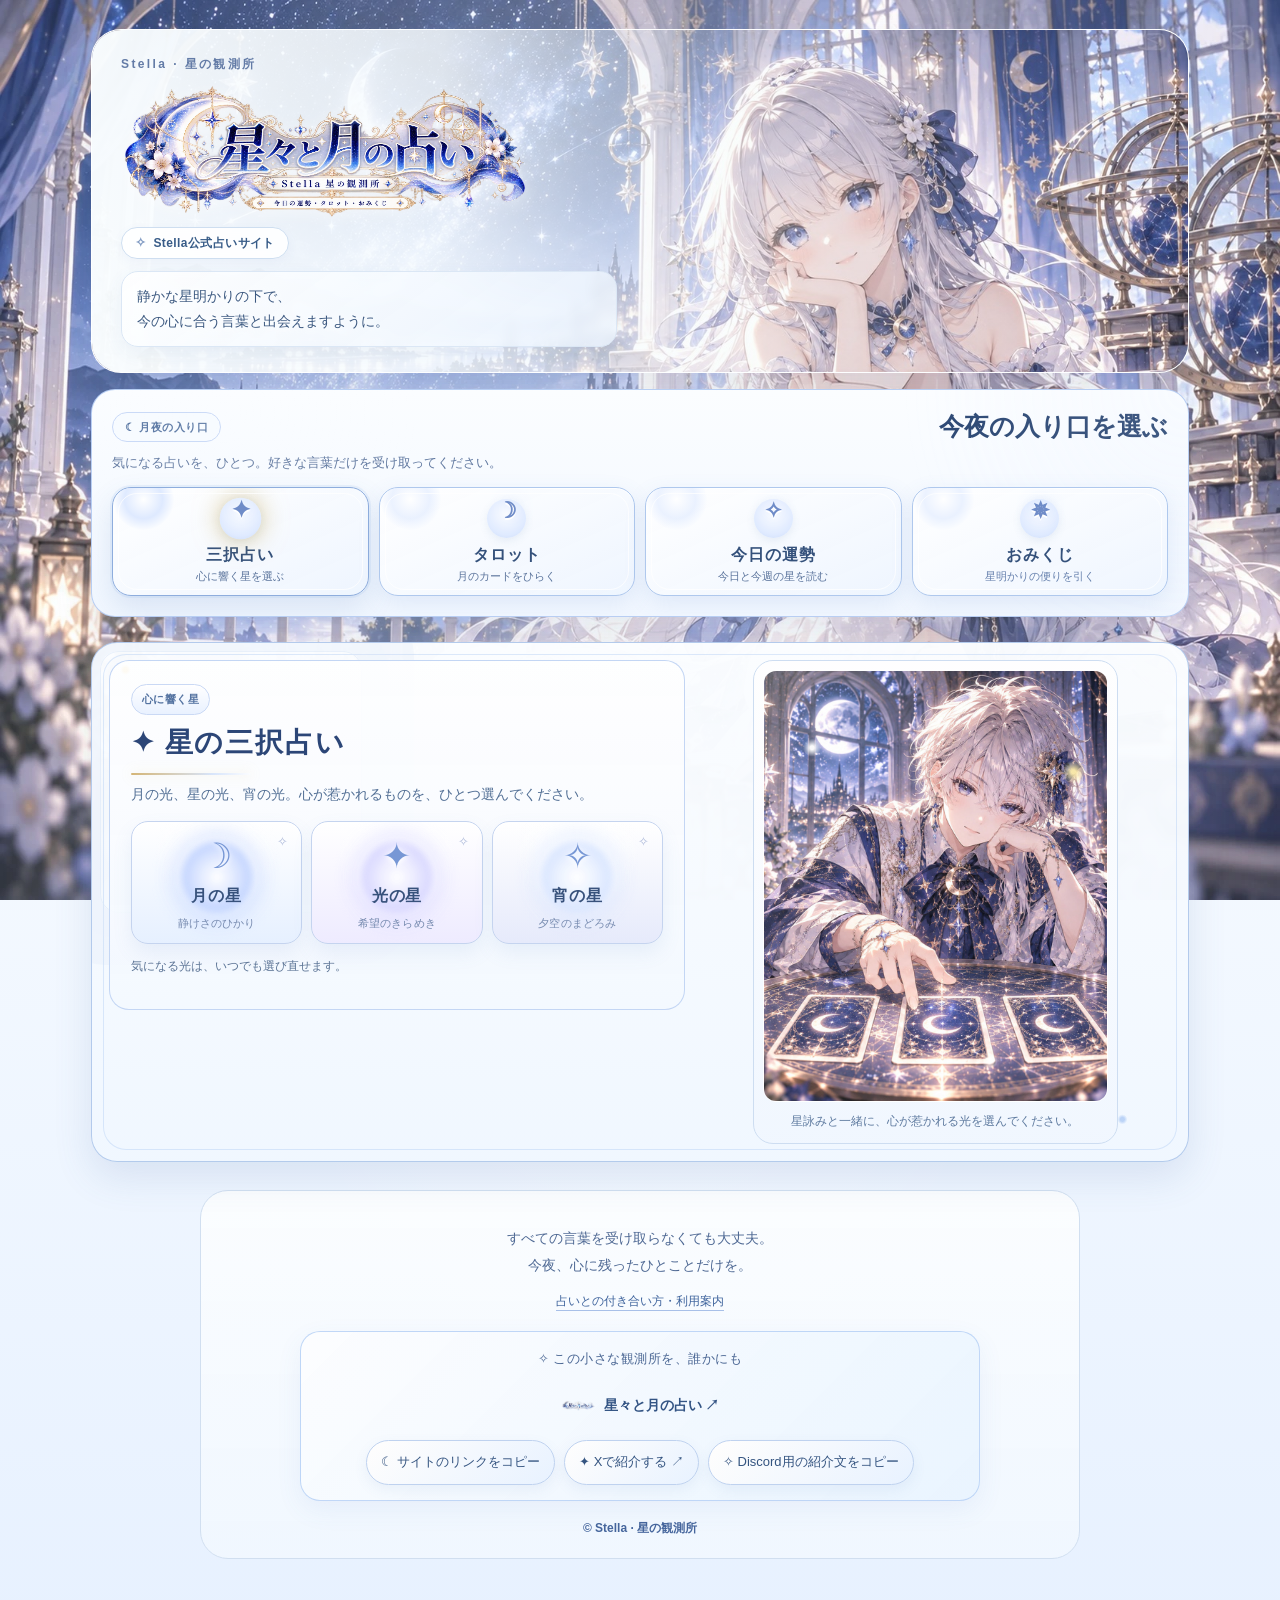
==== commit 465d5501: "Add files via upload" ====
--- a/index.html
+++ b/index.html
@@ -795,7 +795,7 @@
 <body>
 <main class="container">
   <header class="hero hero-home">
-    <img class="hero-image" src="assets/hero.jpg" width="1450" height="816" alt="星明かりの観測所で迎える、銀髪の星詠み" fetchpriority="high" decoding="async"/>
+    <img class="hero-image" src="assets/hero.jpg" width="1450" height="816" alt="月夜の観測所でやさしく微笑む、白銀の髪の星詠みの少女" fetchpriority="high" decoding="async"/>
     <div class="hero-content">
       <div class="eyebrow">Stella · 星の観測所</div>
       <img class="site-logo" src="assets/logo.webp" width="1600" height="533" alt="星々と月の占い"/>
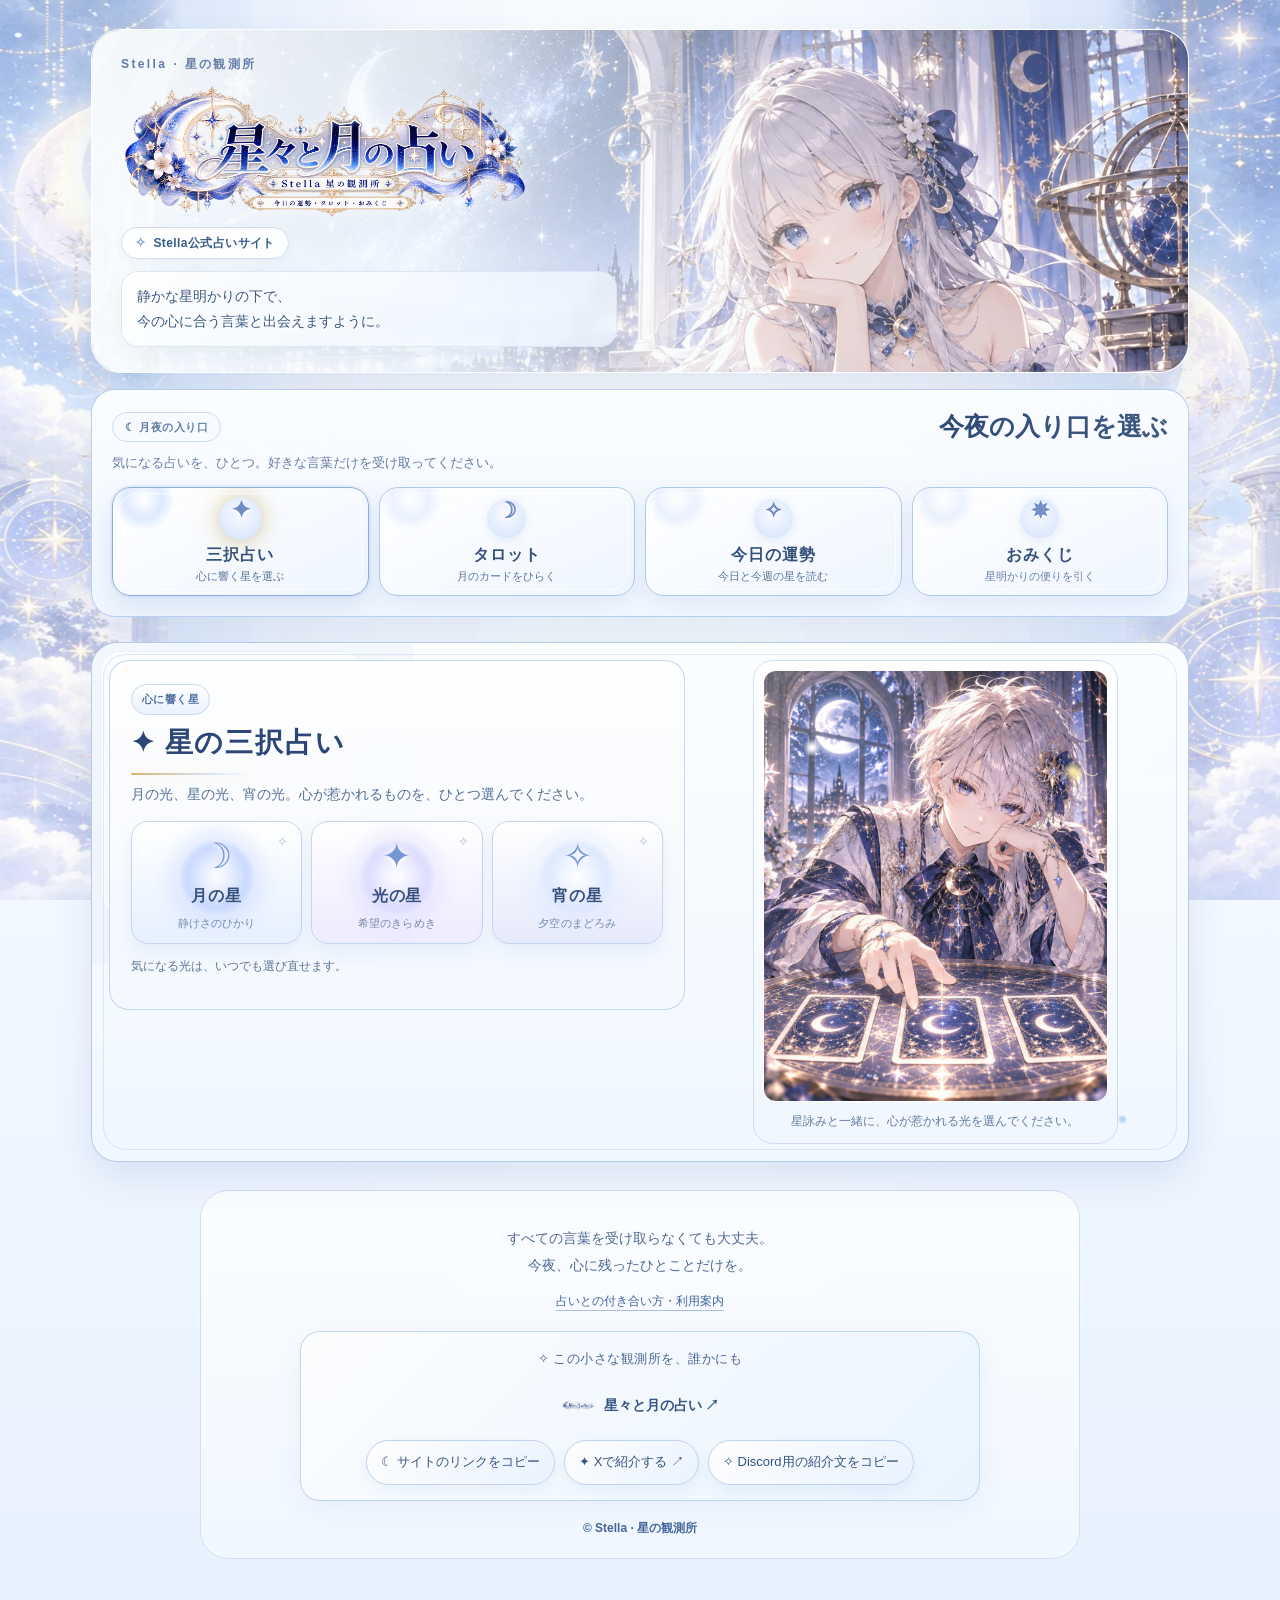
==== commit da07e7b4: "Add files via upload" ====
--- a/index.html
+++ b/index.html
@@ -10,7 +10,7 @@
 <meta property="og:title" content="星々と月の占い"/>
 <meta property="og:description" content="今日の運勢・タロット・おみくじを、白・青・銀の幻想的な世界観で楽しめる占いサイト。Stella公式の小さな観測所から、心に届く言葉をお届けします。"/>
 <meta property="og:url" content="https://stella-observatory.github.io/stella-fortune/"/>
-<meta property="og:image" content="https://stella-observatory.github.io/stella-fortune/assets/ogp.jpg"/>
+<meta property="og:image" content="https://stella-observatory.github.io/stella-fortune/assets/stella-share-girl-20261026.jpg"/>
 <meta property="og:image:width" content="1200"/>
 <meta property="og:image:height" content="630"/>
 <meta property="og:image:type" content="image/jpeg"/>
@@ -19,7 +19,7 @@
 <meta name="twitter:card" content="summary_large_image"/>
 <meta name="twitter:title" content="星々と月の占い"/>
 <meta name="twitter:description" content="Stella公式の幻想的な占いサイト。星々と月の導きをイメージした、今日の運勢・タロット・おみくじをやさしい言葉でお届けします。"/>
-<meta name="twitter:image" content="https://stella-observatory.github.io/stella-fortune/assets/ogp.jpg"/>
+<meta name="twitter:image" content="https://stella-observatory.github.io/stella-fortune/assets/stella-share-girl-20261026.jpg"/>
 <link rel="canonical" href="https://stella-observatory.github.io/stella-fortune/"/>
 <link rel="icon" href="favicon.ico" sizes="any"/>
 <link rel="icon" type="image/png" sizes="32x32" href="assets/favicon-32.png"/>
@@ -790,7 +790,7 @@
 #omikuji 
 
 </style>
-<link rel="stylesheet" href="assets/stella-polish.css"/>
+<link rel="stylesheet" href="assets/stella-polish.css?v=20261026"/>
 </head>
 <body>
 <main class="container">
@@ -911,7 +911,7 @@
       <a class="site-share-logo" href="https://stella-observatory.github.io/stella-fortune/" target="_blank" rel="noopener noreferrer" aria-label="星々と月の占いを新しいタブで開く"><img src="assets/link-icon.webp" alt="" loading="lazy"/>星々と月の占い ↗</a>
       <div class="site-share-actions">
         <button class="site-share-button" type="button" id="copySiteUrl">☾ サイトのリンクをコピー</button>
-        <a class="site-share-button" target="_blank" rel="noopener noreferrer" href="https://twitter.com/intent/tweet?text=%E6%98%9F%E3%80%85%E3%81%A8%E6%9C%88%E3%81%AE%E5%8D%A0%E3%81%84&url=https%3A%2F%2Fstella-observatory.github.io%2Fstella-fortune%2F">✦ Xで紹介する ↗</a>
+        <a class="site-share-button" target="_blank" rel="noopener noreferrer" href="https://twitter.com/intent/tweet?text=%E6%98%9F%E3%80%85%E3%81%A8%E6%9C%88%E3%81%AE%E5%8D%A0%E3%81%84&url=https%3A%2F%2Fstella-observatory.github.io%2Fstella-fortune%2F%3Fv%3D20261026">✦ Xで紹介する ↗</a>
         <button class="site-share-button" type="button" id="copyDiscordIntro">✧ Discord用の紹介文をコピー</button>
       </div>
     </div>
@@ -2866,7 +2866,7 @@
   }
   run();
 }
-const officialUrl='https://stella-observatory.github.io/stella-fortune/';
+const officialUrl='https://stella-observatory.github.io/stella-fortune/?v=20261026';
 document.getElementById('copySiteUrl').addEventListener('click', function(){copyShareText(officialUrl,this)});
 document.getElementById('copyDiscordIntro').addEventListener('click', function(){
   copyShareText('🌙 星々と月の占い｜Stella 星の観測所\n星や月の言葉にふれながら、今日の運勢・タロット・おみくじを楽しめます。\n気になった言葉だけ、そっと持ち帰ってください。\n'+officialUrl,this);
--- a/assets/stella-polish.css
+++ b/assets/stella-polish.css
@@ -270,7 +270,7 @@
     z-index:0;
     pointer-events:none;
     opacity:.94;
-    background-image:url("stella-reference-moonstar.webp");
+    background-image:url("stella-background-moon-stars-20261026.webp");
     background-repeat:no-repeat;
     background-size:100% 100%;
     background-position:center center;
